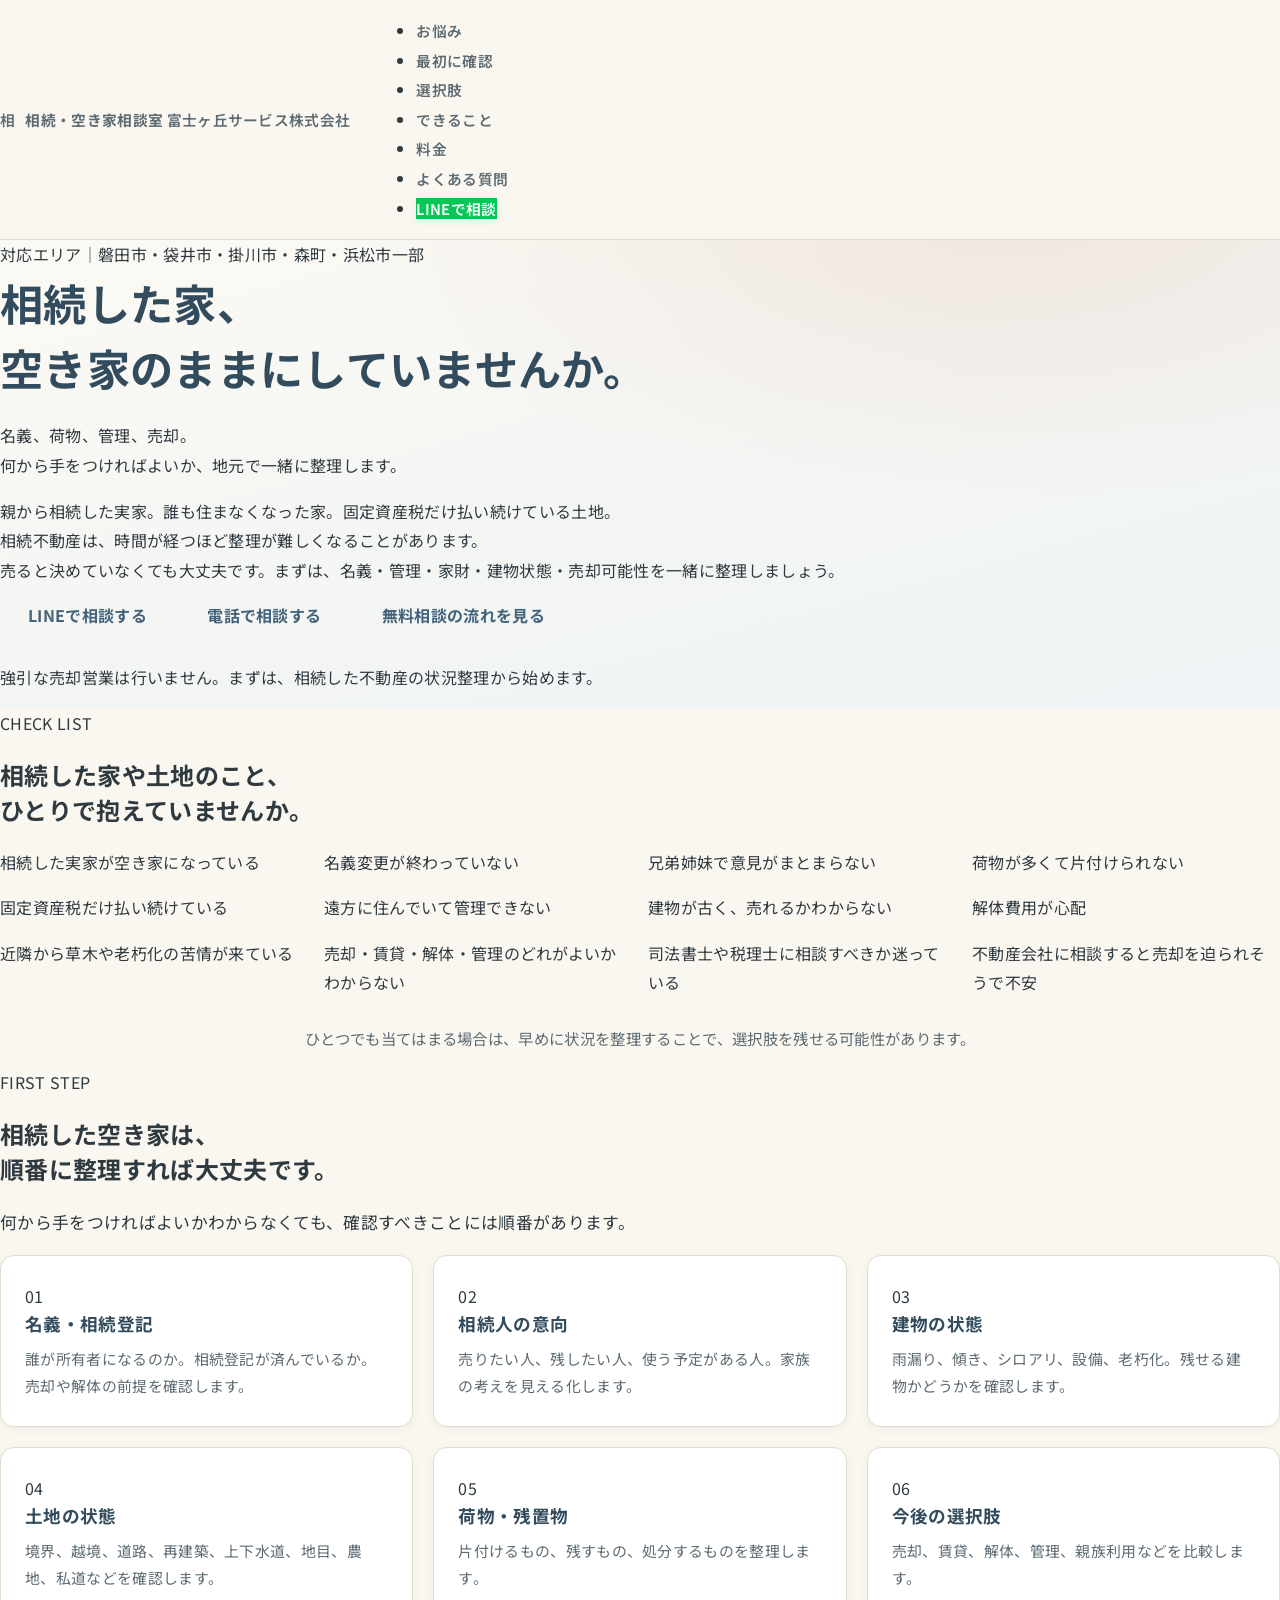
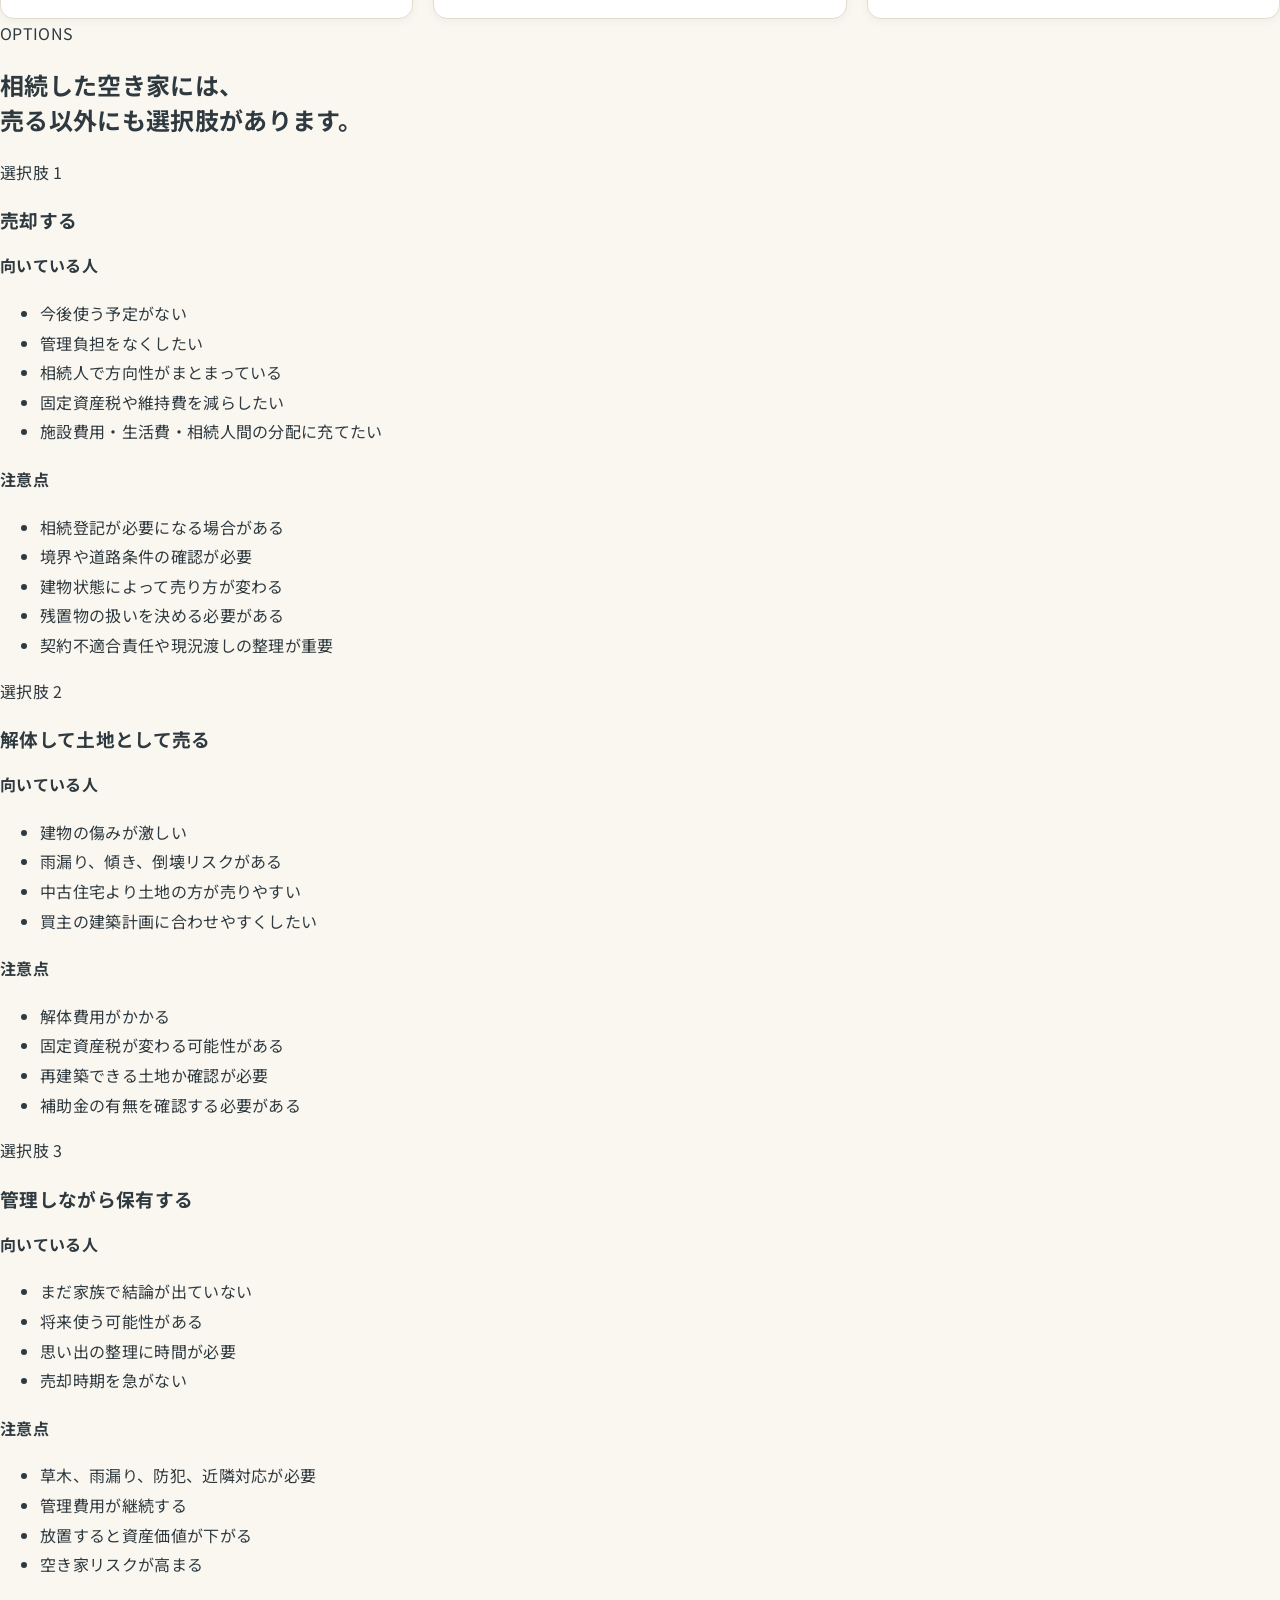
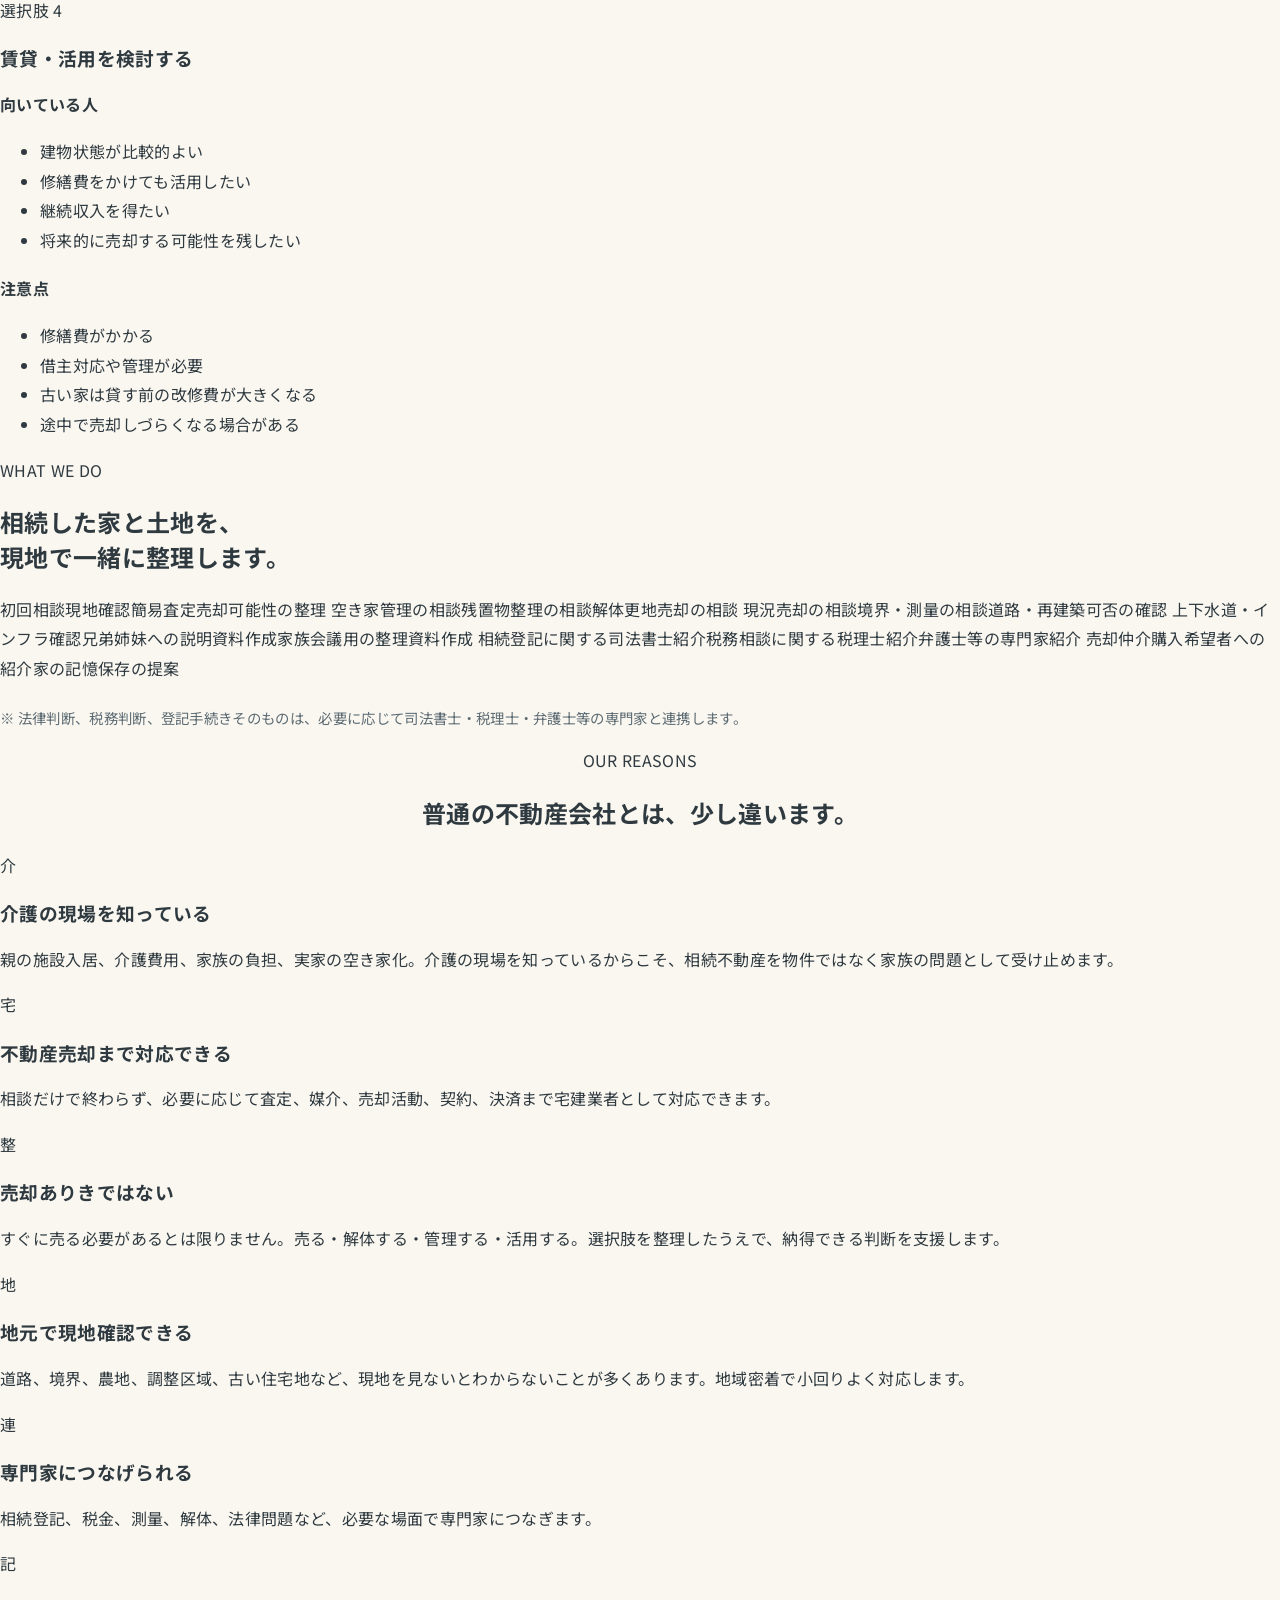
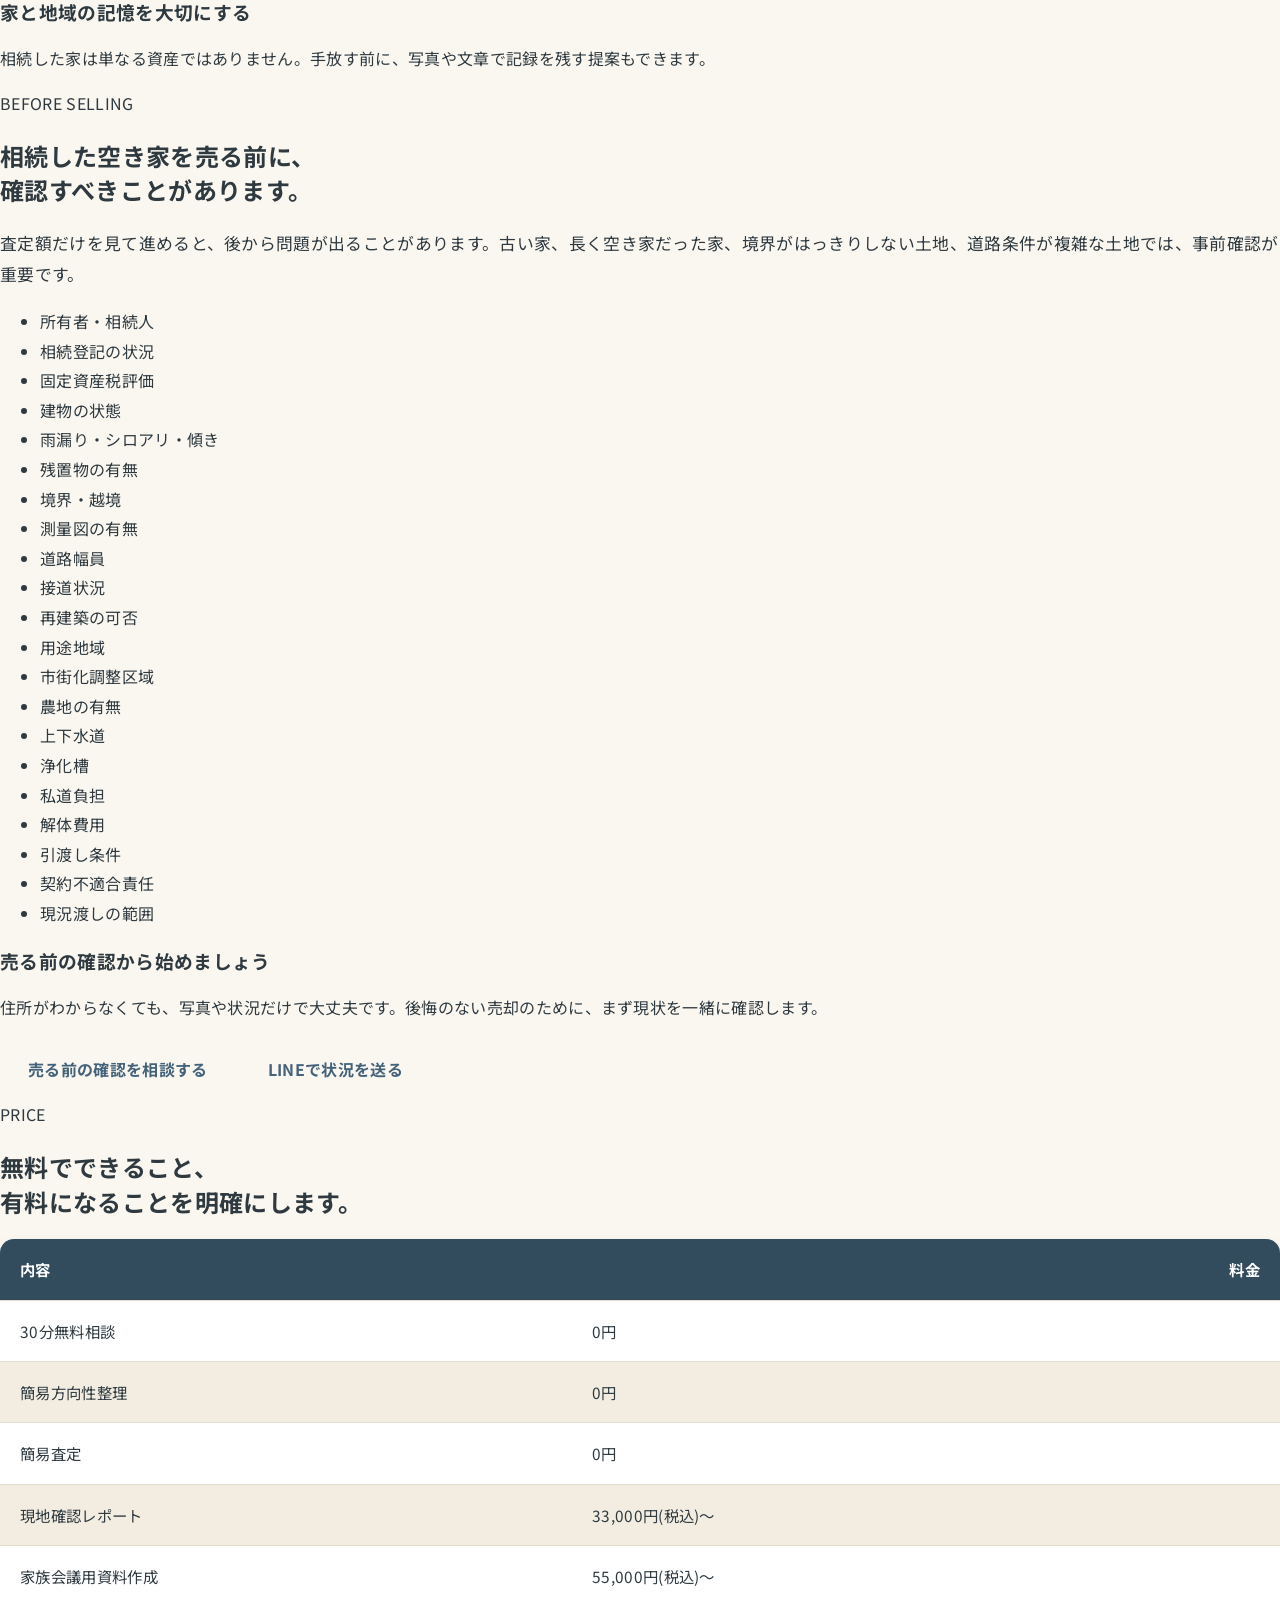
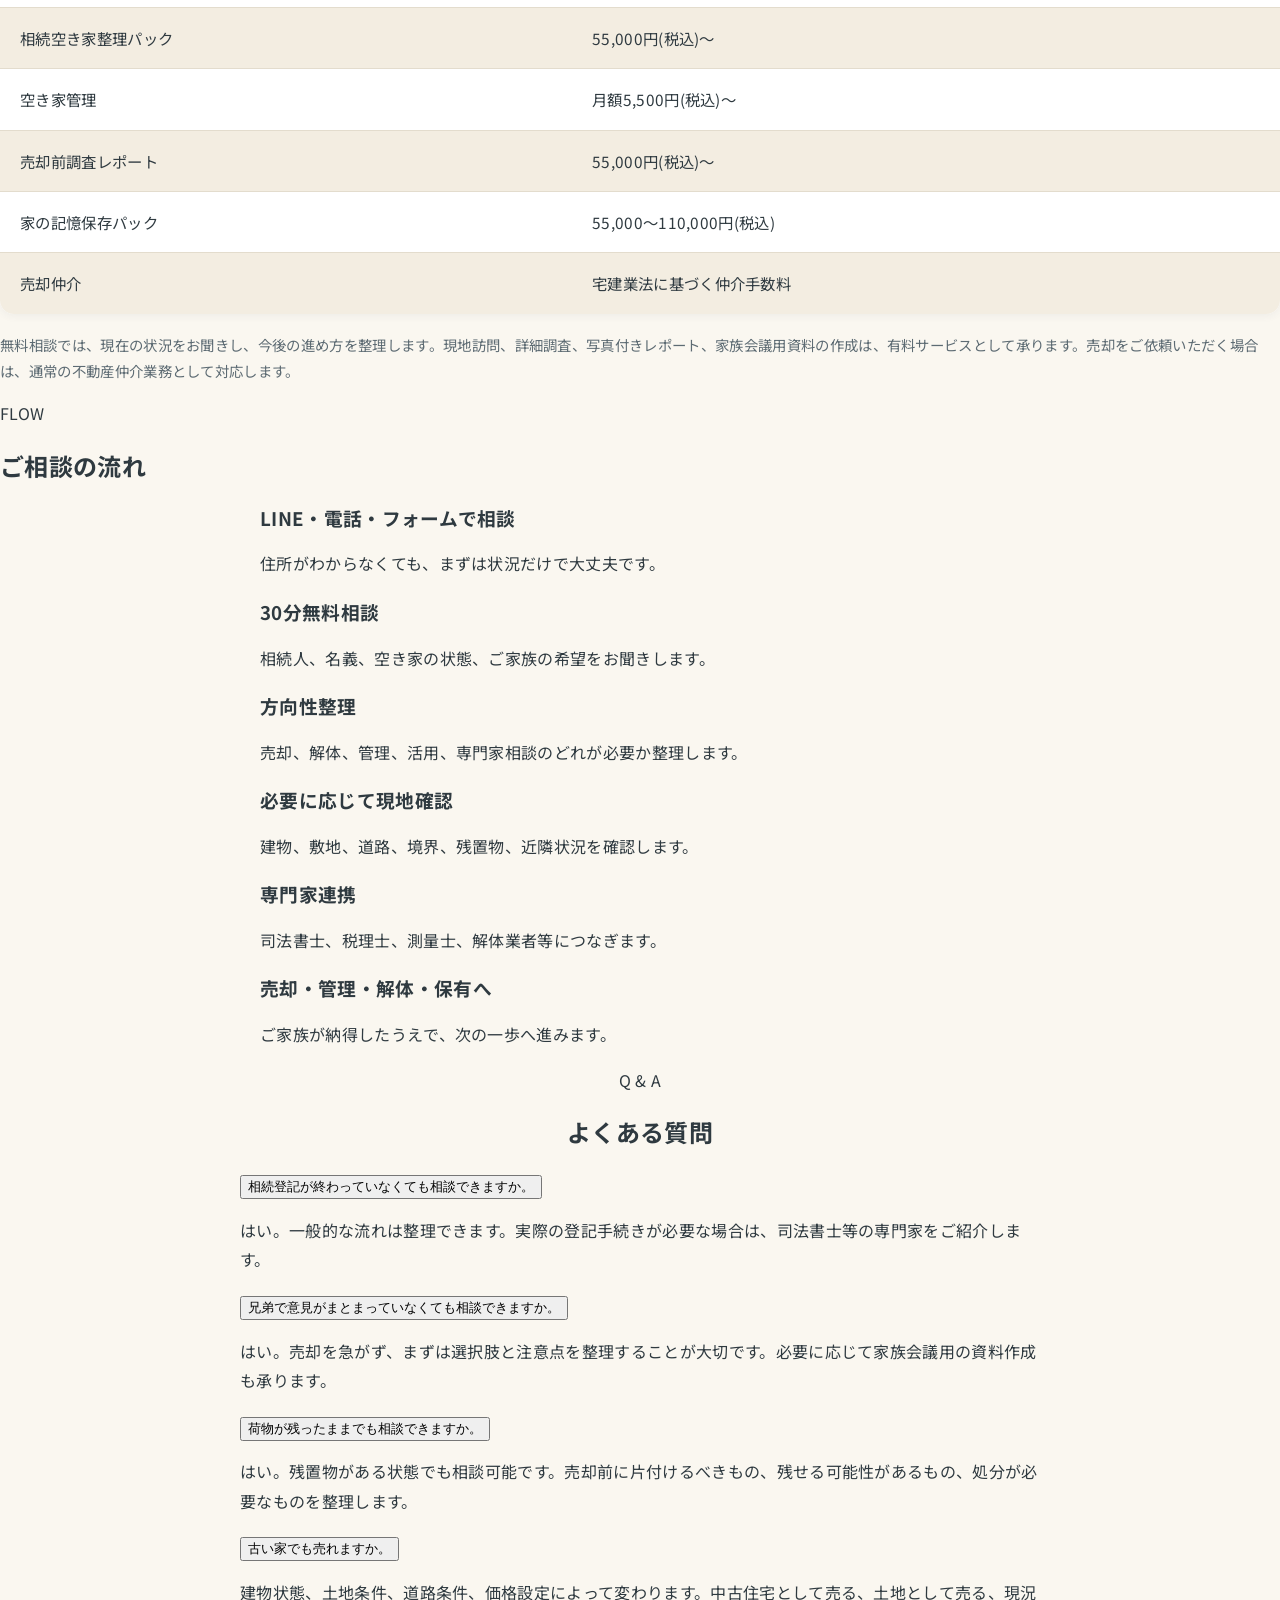
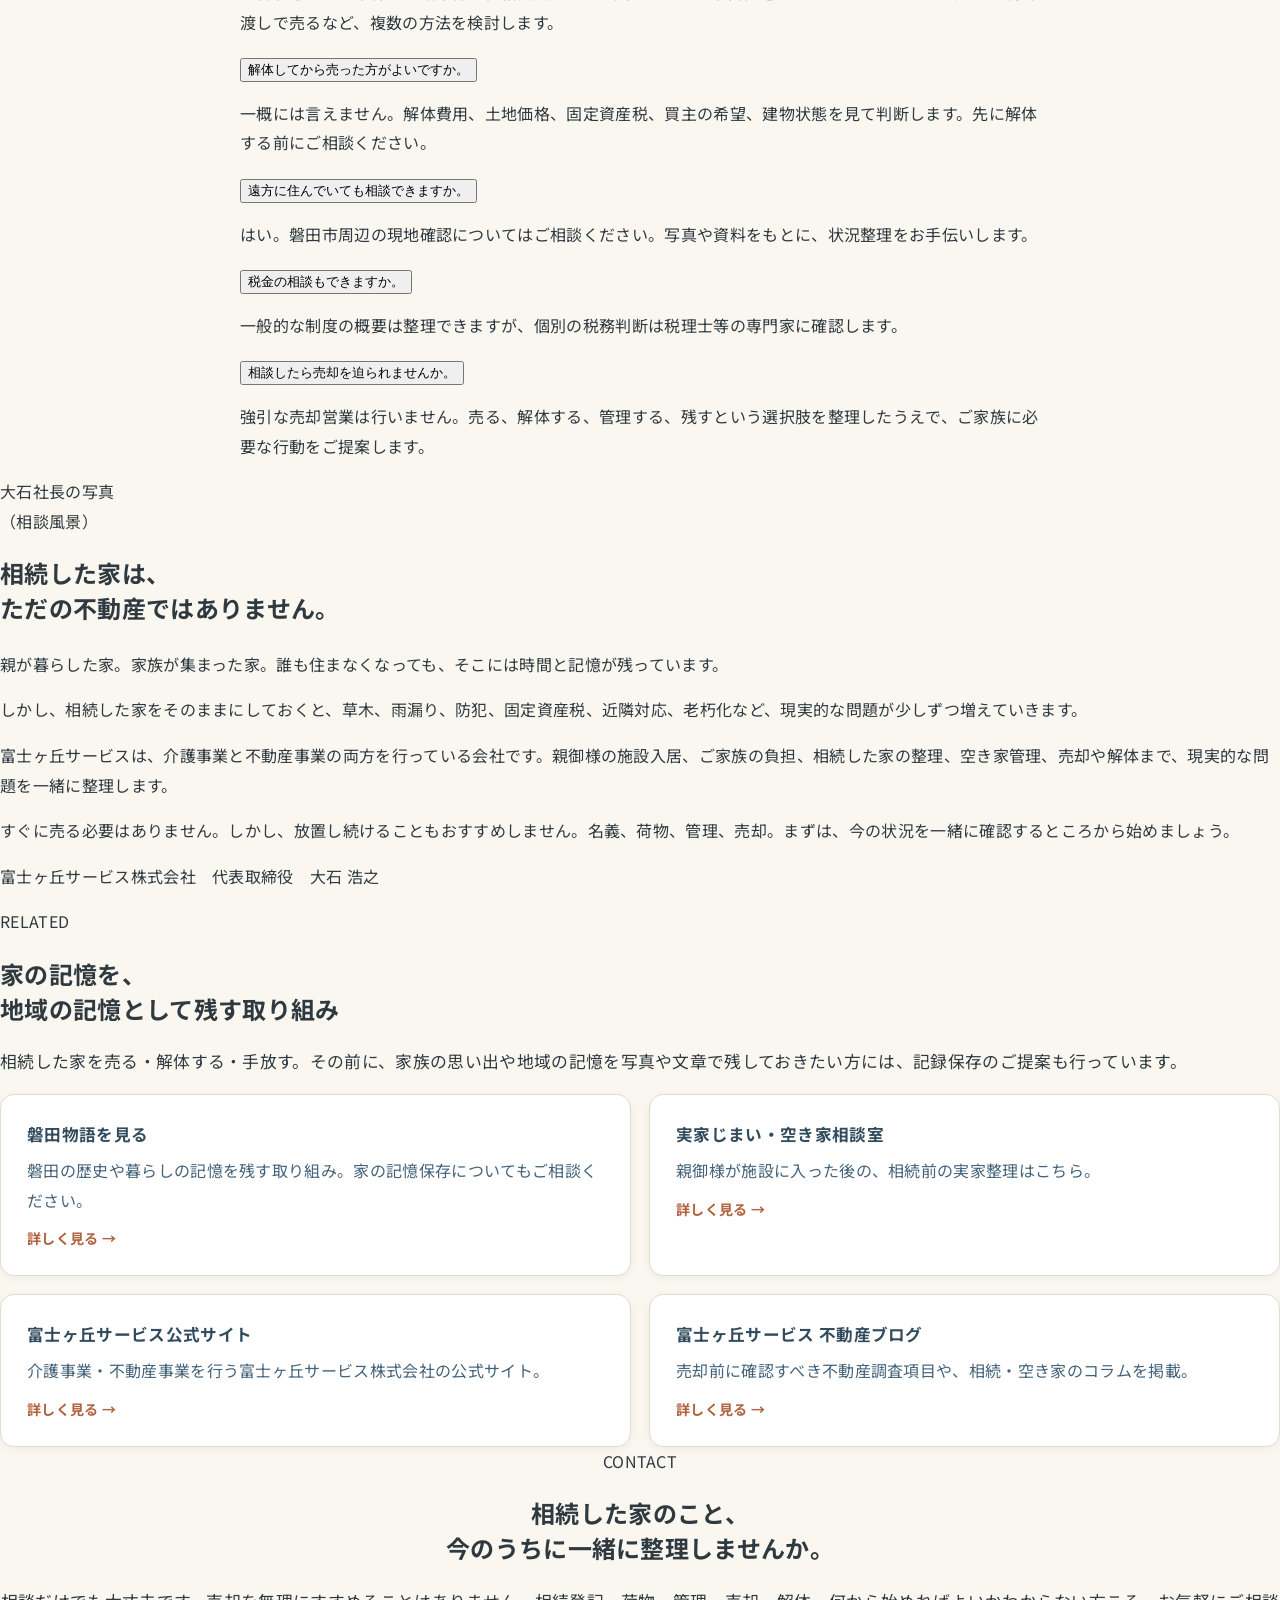
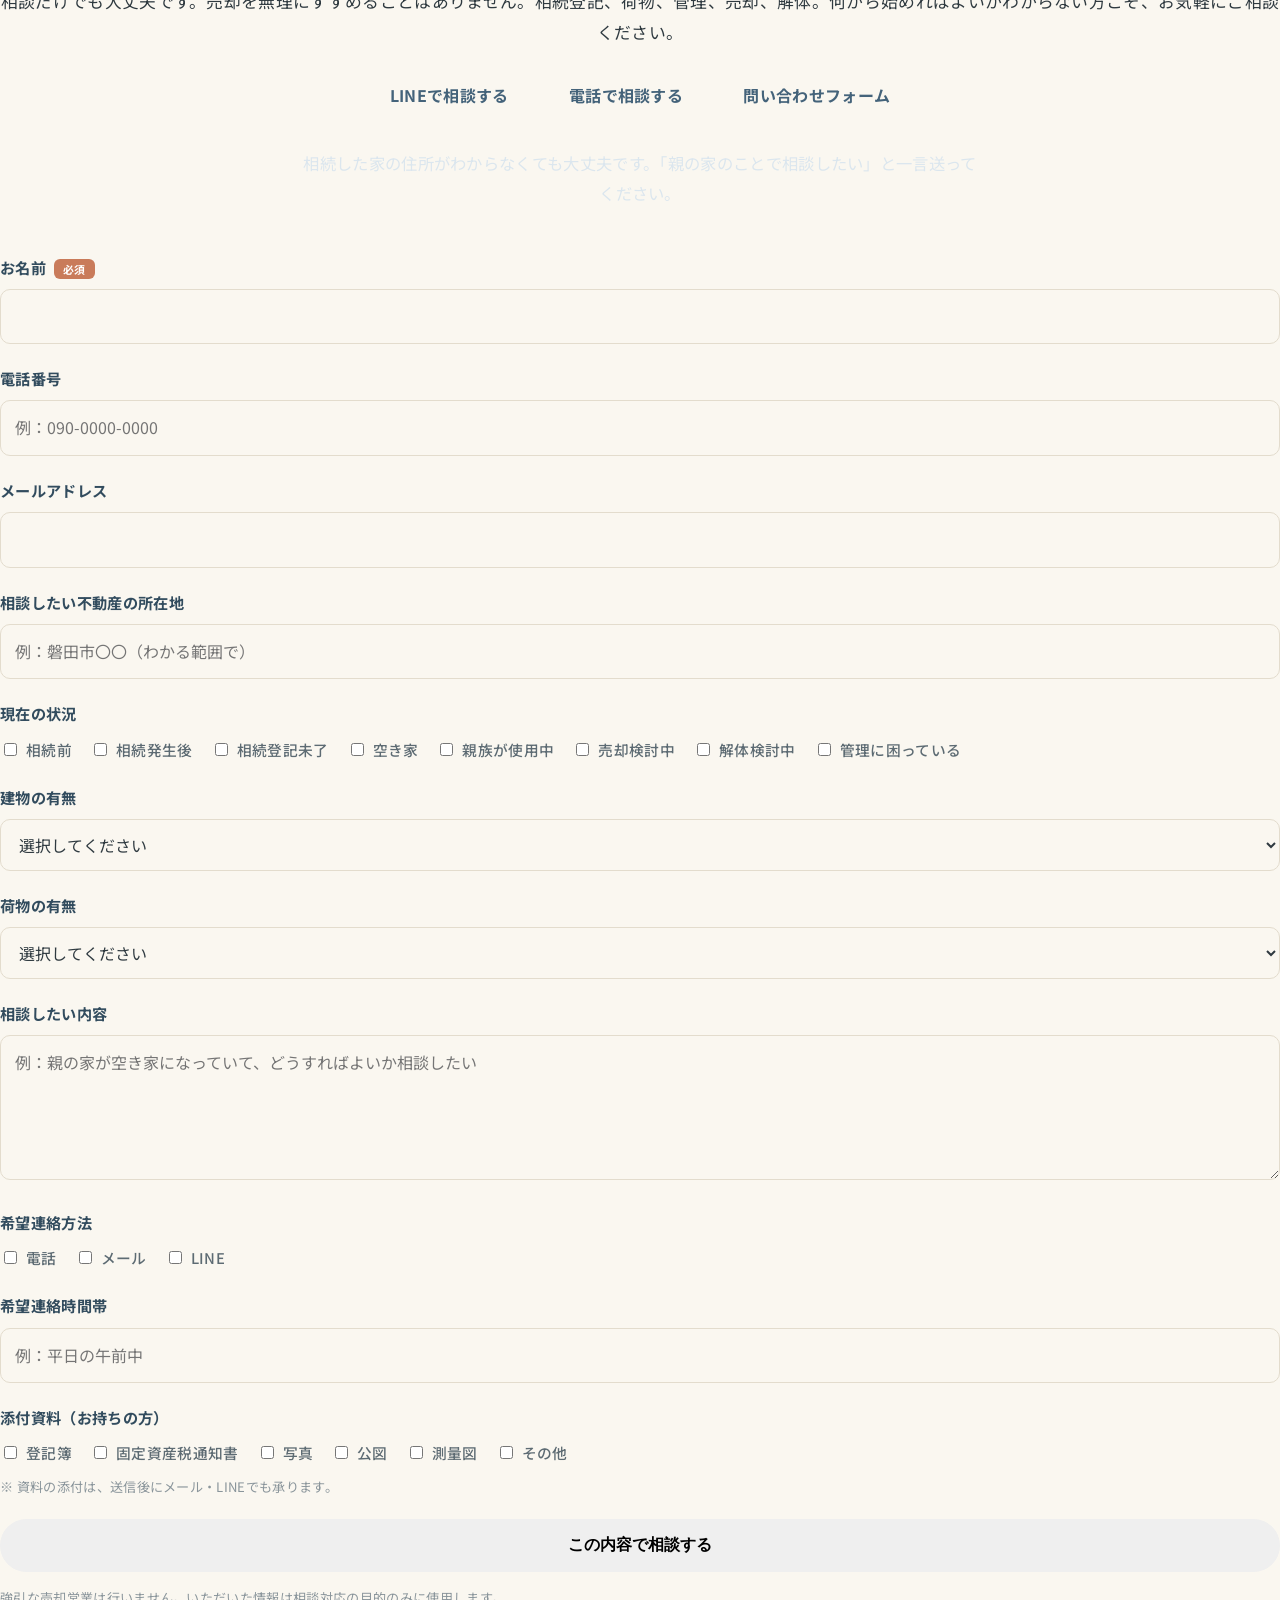
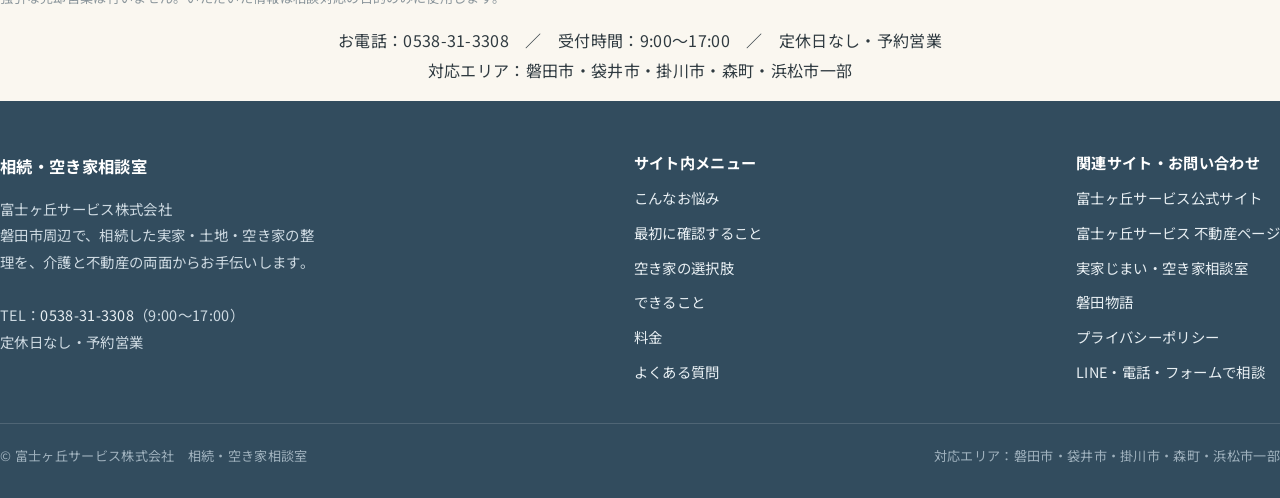
==== index.html @ 2966cd37 "Add files via upload" ====
<!DOCTYPE html>
<html lang="ja">
<head>
<meta charset="UTF-8">
<meta name="viewport" content="width=device-width, initial-scale=1.0">
<link rel="icon" href="favicon.ico" sizes="any">
<link rel="icon" type="image/svg+xml" href="favicon.svg">
<link rel="icon" type="image/png" sizes="32x32" href="icon-32.png">
<link rel="icon" type="image/png" sizes="16x16" href="icon-16.png">
<link rel="apple-touch-icon" href="apple-touch-icon.png">
<meta name="theme-color" content="#3c2c1e">
<title>磐田市の相続・空き家相談｜相続した実家・土地の売却・管理｜富士ヶ丘サービス</title>
<meta name="description" content="磐田市・袋井市・掛川市周辺で相続した実家・土地・空き家にお悩みの方へ。相続登記、名義、管理、残置物、解体、売却まで、介護と不動産の両面から富士ヶ丘サービスが整理をお手伝いします。強引な売却営業は行いません。">
<meta name="keywords" content="磐田市 相続 空き家,磐田市 相続不動産 売却,磐田市 空き家 相続,磐田市 実家 相続 売却,袋井市 相続 空き家,掛川市 相続不動産,相続した家 売却 相談,相続登記 空き家 売却">
<meta property="og:title" content="磐田市の相続・空き家相談｜富士ヶ丘サービス">
<meta property="og:description" content="相続した実家・空き家のままにしていませんか。名義・管理・売却まで、地元で一緒に整理します。強引な売却営業は行いません。">
<meta property="og:type" content="website">
<meta property="og:locale" content="ja_JP">
<meta property="og:url" content="https://iwata-monogatari.github.io/fujigaoka-souzoku-soudan/">
<meta property="og:image" content="https://iwata-monogatari.github.io/fujigaoka-souzoku-soudan/og-image.png">
<meta property="og:image:width" content="1200">
<meta property="og:image:height" content="630">
<meta name="twitter:card" content="summary_large_image">
<meta name="twitter:image" content="https://iwata-monogatari.github.io/fujigaoka-souzoku-soudan/og-image.png">
<link rel="canonical" href="https://iwata-monogatari.github.io/fujigaoka-souzoku-soudan/">
<link rel="preconnect" href="https://fonts.googleapis.com">
<link rel="preconnect" href="https://fonts.gstatic.com" crossorigin>
<link href="https://fonts.googleapis.com/css2?family=Noto+Sans+JP:wght@400;500;700&family=Noto+Serif+JP:wght@500;600;700&display=swap" rel="stylesheet">
<link rel="stylesheet" href="style.css">
<script type="application/ld+json">
{
  "@context": "https://schema.org",
  "@type": "RealEstateAgent",
  "name": "富士ヶ丘サービス株式会社 相続・空き家相談室",
  "url": "https://iwata-monogatari.github.io/fujigaoka-souzoku-soudan/",
  "image": "https://iwata-monogatari.github.io/fujigaoka-souzoku-soudan/og-image.png",
  "telephone": "+81-538-31-3308",
  "priceRange": "0円〜",
  "areaServed": ["磐田市", "袋井市", "掛川市", "森町", "浜松市"],
  "address": {
    "@type": "PostalAddress",
    "addressRegion": "静岡県",
    "addressLocality": "磐田市",
    "addressCountry": "JP"
  },
  "openingHoursSpecification": [{
    "@type": "OpeningHoursSpecification",
    "dayOfWeek": ["Monday", "Tuesday", "Wednesday", "Thursday", "Friday", "Saturday", "Sunday"],
    "opens": "09:00",
    "closes": "17:00"
  }],
  "description": "磐田市周辺で相続した実家・土地・空き家の整理を、介護と不動産の両面からお手伝いします。強引な売却営業は行いません。"
}
</script>
<script type="application/ld+json">
{
  "@context": "https://schema.org",
  "@type": "FAQPage",
  "mainEntity": [
    {"@type":"Question","name":"相続登記が終わっていなくても相談できますか。","acceptedAnswer":{"@type":"Answer","text":"はい。一般的な流れは整理できます。実際の登記手続きが必要な場合は、司法書士等の専門家をご紹介します。"}},
    {"@type":"Question","name":"兄弟で意見がまとまっていなくても相談できますか。","acceptedAnswer":{"@type":"Answer","text":"はい。売却を急がず、まずは選択肢と注意点を整理することが大切です。必要に応じて家族会議用の資料作成も承ります。"}},
    {"@type":"Question","name":"荷物が残ったままでも相談できますか。","acceptedAnswer":{"@type":"Answer","text":"はい。残置物がある状態でも相談可能です。売却前に片付けるべきもの、残せる可能性があるもの、処分が必要なものを整理します。"}},
    {"@type":"Question","name":"古い家でも売れますか。","acceptedAnswer":{"@type":"Answer","text":"建物状態、土地条件、道路条件、価格設定によって変わります。中古住宅として売る、土地として売る、現況渡しで売るなど、複数の方法を検討します。"}},
    {"@type":"Question","name":"解体してから売った方がよいですか。","acceptedAnswer":{"@type":"Answer","text":"一概には言えません。解体費用、土地価格、固定資産税、買主の希望、建物状態を見て判断します。先に解体する前にご相談ください。"}},
    {"@type":"Question","name":"遠方に住んでいても相談できますか。","acceptedAnswer":{"@type":"Answer","text":"はい。磐田市周辺の現地確認についてはご相談ください。写真や資料をもとに、状況整理をお手伝いします。"}},
    {"@type":"Question","name":"税金の相談もできますか。","acceptedAnswer":{"@type":"Answer","text":"一般的な制度の概要は整理できますが、個別の税務判断は税理士等の専門家に確認します。"}},
    {"@type":"Question","name":"相談したら売却を迫られませんか。","acceptedAnswer":{"@type":"Answer","text":"強引な売却営業は行いません。売る、解体する、管理する、残すという選択肢を整理したうえで、ご家族に必要な行動をご提案します。"}}
  ]
}
</script>
</head>
<body>

<!-- ===== ヘッダー ===== -->
<header class="site-header">
  <div class="wrap nav">
    <a class="brand" href="#top">
      <span class="brand__mark">相</span>
      <span class="brand__txt">
        <b>相続・空き家相談室</b>
        <span>富士ヶ丘サービス株式会社</span>
      </span>
    </a>
    <button class="nav-toggle" id="navToggle" aria-label="メニューを開く">
      <span></span><span></span><span></span>
    </button>
    <ul class="menu" id="menu">
      <li><a href="#worry">お悩み</a></li>
      <li><a href="#first">最初に確認</a></li>
      <li><a href="#options">選択肢</a></li>
      <li><a href="#service">できること</a></li>
      <li><a href="#price">料金</a></li>
      <li><a href="#faq">よくある質問</a></li>
      <li><a class="btn-line" href="https://line.me/R/ti/p/%40531nwfsc" target="_blank" rel="noopener">LINEで相談</a></li>
    </ul>
  </div>
</header>

<!-- ===== セクション1：ファーストビュー ===== -->
<section class="hero" id="top">
  <div class="wrap hero__inner">
    <span class="hero__area">対応エリア｜磐田市・袋井市・掛川市・森町・浜松市一部</span>
    <h1>相続した家、<br>空き家のままに<span class="accent">していませんか。</span></h1>
    <p class="hero__copy">名義、荷物、管理、売却。<br>何から手をつければよいか、地元で一緒に整理します。</p>
    <div class="hero__body">
      親から相続した実家。誰も住まなくなった家。固定資産税だけ払い続けている土地。<br>
      相続不動産は、時間が経つほど整理が難しくなることがあります。<br>
      売ると決めていなくても大丈夫です。まずは、名義・管理・家財・建物状態・売却可能性を一緒に整理しましょう。
    </div>
    <div class="cta-row">
      <a class="btn btn--line" href="https://line.me/R/ti/p/%40531nwfsc" target="_blank" rel="noopener">LINEで相談する</a>
      <a class="btn btn--tel" href="tel:0538-31-3308">電話で相談する</a>
      <a class="btn btn--ghost" href="#flow">無料相談の流れを見る</a>
    </div>
    <p class="hero__assure">強引な売却営業は行いません。まずは、相続した不動産の状況整理から始めます。</p>
  </div>
</section>

<!-- ===== セクション2：お悩み ===== -->
<section class="sec sec--paper" id="worry">
  <div class="wrap">
    <div class="sec-head">
      <span class="eyebrow">CHECK LIST</span>
      <h2 class="h">相続した家や土地のこと、<br>ひとりで抱えていませんか。</h2>
    </div>
    <div class="worry-grid">
      <div class="worry">相続した実家が空き家になっている</div>
      <div class="worry">名義変更が終わっていない</div>
      <div class="worry">兄弟姉妹で意見がまとまらない</div>
      <div class="worry">荷物が多くて片付けられない</div>
      <div class="worry">固定資産税だけ払い続けている</div>
      <div class="worry">遠方に住んでいて管理できない</div>
      <div class="worry">建物が古く、売れるかわからない</div>
      <div class="worry">解体費用が心配</div>
      <div class="worry">近隣から草木や老朽化の苦情が来ている</div>
      <div class="worry">売却・賃貸・解体・管理のどれがよいかわからない</div>
      <div class="worry">司法書士や税理士に相談すべきか迷っている</div>
      <div class="worry">不動産会社に相談すると売却を迫られそうで不安</div>
    </div>
    <p class="worry-note">ひとつでも当てはまる場合は、早めに状況を整理することで、選択肢を残せる可能性があります。</p>
  </div>
</section>

<!-- ===== セクション3：最初に確認すべきこと ===== -->
<section class="sec sec--nari" id="first">
  <div class="wrap">
    <div class="sec-head">
      <span class="eyebrow">FIRST STEP</span>
      <h2 class="h">相続した空き家は、<br>順番に整理すれば大丈夫です。</h2>
      <p class="lead">何から手をつければよいかわからなくても、確認すべきことには順番があります。</p>
    </div>
    <div class="step-grid">
      <div class="step"><div class="step__no">01</div><h3>名義・相続登記</h3><p>誰が所有者になるのか。相続登記が済んでいるか。売却や解体の前提を確認します。</p></div>
      <div class="step"><div class="step__no">02</div><h3>相続人の意向</h3><p>売りたい人、残したい人、使う予定がある人。家族の考えを見える化します。</p></div>
      <div class="step"><div class="step__no">03</div><h3>建物の状態</h3><p>雨漏り、傾き、シロアリ、設備、老朽化。残せる建物かどうかを確認します。</p></div>
      <div class="step"><div class="step__no">04</div><h3>土地の状態</h3><p>境界、越境、道路、再建築、上下水道、地目、農地、私道などを確認します。</p></div>
      <div class="step"><div class="step__no">05</div><h3>荷物・残置物</h3><p>片付けるもの、残すもの、処分するものを整理します。</p></div>
      <div class="step"><div class="step__no">06</div><h3>今後の選択肢</h3><p>売却、賃貸、解体、管理、親族利用などを比較します。</p></div>
    </div>
  </div>
</section>

<!-- ===== セクション4：選択肢 ===== -->
<section class="sec sec--paper" id="options">
  <div class="wrap">
    <div class="sec-head">
      <span class="eyebrow">OPTIONS</span>
      <h2 class="h">相続した空き家には、<br>売る以外にも選択肢があります。</h2>
    </div>
    <div class="opt-grid">
      <div class="opt">
        <span class="opt__tag">選択肢 1</span>
        <h3>売却する</h3>
        <h4>向いている人</h4>
        <ul>
          <li>今後使う予定がない</li>
          <li>管理負担をなくしたい</li>
          <li>相続人で方向性がまとまっている</li>
          <li>固定資産税や維持費を減らしたい</li>
          <li>施設費用・生活費・相続人間の分配に充てたい</li>
        </ul>
        <h4>注意点</h4>
        <ul>
          <li>相続登記が必要になる場合がある</li>
          <li>境界や道路条件の確認が必要</li>
          <li>建物状態によって売り方が変わる</li>
          <li>残置物の扱いを決める必要がある</li>
          <li>契約不適合責任や現況渡しの整理が重要</li>
        </ul>
      </div>
      <div class="opt">
        <span class="opt__tag">選択肢 2</span>
        <h3>解体して土地として売る</h3>
        <h4>向いている人</h4>
        <ul>
          <li>建物の傷みが激しい</li>
          <li>雨漏り、傾き、倒壊リスクがある</li>
          <li>中古住宅より土地の方が売りやすい</li>
          <li>買主の建築計画に合わせやすくしたい</li>
        </ul>
        <h4>注意点</h4>
        <ul>
          <li>解体費用がかかる</li>
          <li>固定資産税が変わる可能性がある</li>
          <li>再建築できる土地か確認が必要</li>
          <li>補助金の有無を確認する必要がある</li>
        </ul>
      </div>
      <div class="opt">
        <span class="opt__tag">選択肢 3</span>
        <h3>管理しながら保有する</h3>
        <h4>向いている人</h4>
        <ul>
          <li>まだ家族で結論が出ていない</li>
          <li>将来使う可能性がある</li>
          <li>思い出の整理に時間が必要</li>
          <li>売却時期を急がない</li>
        </ul>
        <h4>注意点</h4>
        <ul>
          <li>草木、雨漏り、防犯、近隣対応が必要</li>
          <li>管理費用が継続する</li>
          <li>放置すると資産価値が下がる</li>
          <li>空き家リスクが高まる</li>
        </ul>
      </div>
      <div class="opt">
        <span class="opt__tag">選択肢 4</span>
        <h3>賃貸・活用を検討する</h3>
        <h4>向いている人</h4>
        <ul>
          <li>建物状態が比較的よい</li>
          <li>修繕費をかけても活用したい</li>
          <li>継続収入を得たい</li>
          <li>将来的に売却する可能性を残したい</li>
        </ul>
        <h4>注意点</h4>
        <ul>
          <li>修繕費がかかる</li>
          <li>借主対応や管理が必要</li>
          <li>古い家は貸す前の改修費が大きくなる</li>
          <li>途中で売却しづらくなる場合がある</li>
        </ul>
      </div>
    </div>
  </div>
</section>

<!-- ===== セクション5：できること ===== -->
<section class="sec sec--sumi" id="service">
  <div class="wrap">
    <div class="sec-head">
      <span class="eyebrow">WHAT WE DO</span>
      <h2 class="h">相続した家と土地を、<br>現地で一緒に整理します。</h2>
    </div>
    <div class="do-tags">
      <span>初回相談</span><span>現地確認</span><span>簡易査定</span><span>売却可能性の整理</span>
      <span>空き家管理の相談</span><span>残置物整理の相談</span><span>解体更地売却の相談</span>
      <span>現況売却の相談</span><span>境界・測量の相談</span><span>道路・再建築可否の確認</span>
      <span>上下水道・インフラ確認</span><span>兄弟姉妹への説明資料作成</span><span>家族会議用の整理資料作成</span>
      <span>相続登記に関する司法書士紹介</span><span>税務相談に関する税理士紹介</span><span>弁護士等の専門家紹介</span>
      <span>売却仲介</span><span>購入希望者への紹介</span><span>家の記憶保存の提案</span>
    </div>
    <p class="do-note">※ 法律判断、税務判断、登記手続きそのものは、必要に応じて司法書士・税理士・弁護士等の専門家と連携します。</p>
  </div>
</section>

<!-- ===== セクション6：選ばれる理由 ===== -->
<section class="sec sec--paper" id="reason">
  <div class="wrap">
    <div class="sec-head center">
      <span class="eyebrow">OUR REASONS</span>
      <h2 class="h">普通の不動産会社とは、少し違います。</h2>
    </div>
    <div class="reason-grid">
      <div class="reason"><div class="reason__ic">介</div><h3>介護の現場を知っている</h3><p>親の施設入居、介護費用、家族の負担、実家の空き家化。介護の現場を知っているからこそ、相続不動産を物件ではなく家族の問題として受け止めます。</p></div>
      <div class="reason"><div class="reason__ic">宅</div><h3>不動産売却まで対応できる</h3><p>相談だけで終わらず、必要に応じて査定、媒介、売却活動、契約、決済まで宅建業者として対応できます。</p></div>
      <div class="reason"><div class="reason__ic">整</div><h3>売却ありきではない</h3><p>すぐに売る必要があるとは限りません。売る・解体する・管理する・活用する。選択肢を整理したうえで、納得できる判断を支援します。</p></div>
      <div class="reason"><div class="reason__ic">地</div><h3>地元で現地確認できる</h3><p>道路、境界、農地、調整区域、古い住宅地など、現地を見ないとわからないことが多くあります。地域密着で小回りよく対応します。</p></div>
      <div class="reason"><div class="reason__ic">連</div><h3>専門家につなげられる</h3><p>相続登記、税金、測量、解体、法律問題など、必要な場面で専門家につなぎます。</p></div>
      <div class="reason"><div class="reason__ic">記</div><h3>家と地域の記憶を大切にする</h3><p>相続した家は単なる資産ではありません。手放す前に、写真や文章で記録を残す提案もできます。</p></div>
    </div>
  </div>
</section>

<!-- ===== セクション7：売却前チェック ===== -->
<section class="sec sec--sumi" id="precheck">
  <div class="wrap">
    <div class="sec-head">
      <span class="eyebrow">BEFORE SELLING</span>
      <h2 class="h">相続した空き家を売る前に、<br>確認すべきことがあります。</h2>
      <p class="lead">査定額だけを見て進めると、後から問題が出ることがあります。古い家、長く空き家だった家、境界がはっきりしない土地、道路条件が複雑な土地では、事前確認が重要です。</p>
    </div>
    <div class="check-cols">
      <ul class="check-list">
        <li>所有者・相続人</li><li>相続登記の状況</li><li>固定資産税評価</li><li>建物の状態</li>
        <li>雨漏り・シロアリ・傾き</li><li>残置物の有無</li><li>境界・越境</li><li>測量図の有無</li>
        <li>道路幅員</li><li>接道状況</li><li>再建築の可否</li><li>用途地域</li>
        <li>市街化調整区域</li><li>農地の有無</li><li>上下水道</li><li>浄化槽</li>
        <li>私道負担</li><li>解体費用</li><li>引渡し条件</li><li>契約不適合責任</li><li>現況渡しの範囲</li>
      </ul>
      <div class="check-box">
        <h3>売る前の確認から始めましょう</h3>
        <p>住所がわからなくても、写真や状況だけで大丈夫です。後悔のない売却のために、まず現状を一緒に確認します。</p>
        <div class="cta-row" style="margin-top:0">
          <a class="btn btn--gold" href="#contact">売る前の確認を相談する</a>
          <a class="btn btn--ghost" href="https://line.me/R/ti/p/%40531nwfsc" target="_blank" rel="noopener">LINEで状況を送る</a>
        </div>
      </div>
    </div>
  </div>
</section>

<!-- ===== セクション8：料金 ===== -->
<section class="sec sec--nari" id="price">
  <div class="wrap">
    <div class="sec-head">
      <span class="eyebrow">PRICE</span>
      <h2 class="h">無料でできること、<br>有料になることを明確にします。</h2>
    </div>
    <table class="price-table">
      <thead><tr><th>内容</th><th>料金</th></tr></thead>
      <tbody>
        <tr class="free"><td>30分無料相談</td><td>0円</td></tr>
        <tr class="free"><td>簡易方向性整理</td><td>0円</td></tr>
        <tr class="free"><td>簡易査定</td><td>0円</td></tr>
        <tr><td>現地確認レポート</td><td>33,000円(税込)〜</td></tr>
        <tr><td>家族会議用資料作成</td><td>55,000円(税込)〜</td></tr>
        <tr><td>相続空き家整理パック</td><td>55,000円(税込)〜</td></tr>
        <tr><td>空き家管理</td><td>月額5,500円(税込)〜</td></tr>
        <tr><td>売却前調査レポート</td><td>55,000円(税込)〜</td></tr>
        <tr><td>家の記憶保存パック</td><td>55,000〜110,000円(税込)</td></tr>
        <tr><td>売却仲介</td><td>宅建業法に基づく仲介手数料</td></tr>
      </tbody>
    </table>
    <p class="price-note">無料相談では、現在の状況をお聞きし、今後の進め方を整理します。現地訪問、詳細調査、写真付きレポート、家族会議用資料の作成は、有料サービスとして承ります。売却をご依頼いただく場合は、通常の不動産仲介業務として対応します。</p>
  </div>
</section>

<!-- ===== セクション9：相談の流れ ===== -->
<section class="sec sec--paper" id="flow">
  <div class="wrap">
    <div class="sec-head">
      <span class="eyebrow">FLOW</span>
      <h2 class="h">ご相談の流れ</h2>
    </div>
    <div class="flow">
      <div class="flow__item"><h3>LINE・電話・フォームで相談</h3><p>住所がわからなくても、まずは状況だけで大丈夫です。</p></div>
      <div class="flow__item"><h3>30分無料相談</h3><p>相続人、名義、空き家の状態、ご家族の希望をお聞きします。</p></div>
      <div class="flow__item"><h3>方向性整理</h3><p>売却、解体、管理、活用、専門家相談のどれが必要か整理します。</p></div>
      <div class="flow__item"><h3>必要に応じて現地確認</h3><p>建物、敷地、道路、境界、残置物、近隣状況を確認します。</p></div>
      <div class="flow__item"><h3>専門家連携</h3><p>司法書士、税理士、測量士、解体業者等につなぎます。</p></div>
      <div class="flow__item"><h3>売却・管理・解体・保有へ</h3><p>ご家族が納得したうえで、次の一歩へ進みます。</p></div>
    </div>
  </div>
</section>

<!-- ===== セクション10：FAQ ===== -->
<section class="sec sec--nari" id="faq">
  <div class="wrap">
    <div class="sec-head center">
      <span class="eyebrow">Q &amp; A</span>
      <h2 class="h">よくある質問</h2>
    </div>
    <div class="faq">
      <div class="faq__item"><button class="faq__q">相続登記が終わっていなくても相談できますか。</button><div class="faq__a"><p>はい。一般的な流れは整理できます。実際の登記手続きが必要な場合は、司法書士等の専門家をご紹介します。</p></div></div>
      <div class="faq__item"><button class="faq__q">兄弟で意見がまとまっていなくても相談できますか。</button><div class="faq__a"><p>はい。売却を急がず、まずは選択肢と注意点を整理することが大切です。必要に応じて家族会議用の資料作成も承ります。</p></div></div>
      <div class="faq__item"><button class="faq__q">荷物が残ったままでも相談できますか。</button><div class="faq__a"><p>はい。残置物がある状態でも相談可能です。売却前に片付けるべきもの、残せる可能性があるもの、処分が必要なものを整理します。</p></div></div>
      <div class="faq__item"><button class="faq__q">古い家でも売れますか。</button><div class="faq__a"><p>建物状態、土地条件、道路条件、価格設定によって変わります。中古住宅として売る、土地として売る、現況渡しで売るなど、複数の方法を検討します。</p></div></div>
      <div class="faq__item"><button class="faq__q">解体してから売った方がよいですか。</button><div class="faq__a"><p>一概には言えません。解体費用、土地価格、固定資産税、買主の希望、建物状態を見て判断します。先に解体する前にご相談ください。</p></div></div>
      <div class="faq__item"><button class="faq__q">遠方に住んでいても相談できますか。</button><div class="faq__a"><p>はい。磐田市周辺の現地確認についてはご相談ください。写真や資料をもとに、状況整理をお手伝いします。</p></div></div>
      <div class="faq__item"><button class="faq__q">税金の相談もできますか。</button><div class="faq__a"><p>一般的な制度の概要は整理できますが、個別の税務判断は税理士等の専門家に確認します。</p></div></div>
      <div class="faq__item"><button class="faq__q">相談したら売却を迫られませんか。</button><div class="faq__a"><p>強引な売却営業は行いません。売る、解体する、管理する、残すという選択肢を整理したうえで、ご家族に必要な行動をご提案します。</p></div></div>
    </div>
  </div>
</section>

<!-- ===== セクション11：代表メッセージ ===== -->
<section class="sec sec--sumi" id="message">
  <div class="wrap">
    <div class="message">
      <div class="message__photo">大石社長の写真<br>（相談風景）</div>
      <div class="message__body">
        <h2 class="h" style="margin-bottom:24px">相続した家は、<br>ただの不動産ではありません。</h2>
        <p>親が暮らした家。家族が集まった家。誰も住まなくなっても、そこには時間と記憶が残っています。</p>
        <p>しかし、相続した家をそのままにしておくと、草木、雨漏り、防犯、固定資産税、近隣対応、老朽化など、現実的な問題が少しずつ増えていきます。</p>
        <p>富士ヶ丘サービスは、介護事業と不動産事業の両方を行っている会社です。親御様の施設入居、ご家族の負担、相続した家の整理、空き家管理、売却や解体まで、現実的な問題を一緒に整理します。</p>
        <p>すぐに売る必要はありません。しかし、放置し続けることもおすすめしません。名義、荷物、管理、売却。まずは、今の状況を一緒に確認するところから始めましょう。</p>
        <p class="message__sign">富士ヶ丘サービス株式会社　代表取締役　大石 浩之</p>
      </div>
    </div>
  </div>
</section>

<!-- ===== セクション12：磐田物語との接続 / 内部リンク ===== -->
<section class="sec sec--paper" id="links">
  <div class="wrap">
    <div class="sec-head">
      <span class="eyebrow">RELATED</span>
      <h2 class="h">家の記憶を、<br>地域の記憶として残す取り組み</h2>
      <p class="lead">相続した家を売る・解体する・手放す。その前に、家族の思い出や地域の記憶を写真や文章で残しておきたい方には、記録保存のご提案も行っています。</p>
    </div>
    <div class="link-cards">
      <a class="link-card" href="https://iwata-monogatari.github.io/" target="_blank" rel="noopener"><b>磐田物語を見る</b><span>磐田の歴史や暮らしの記憶を残す取り組み。家の記憶保存についてもご相談ください。</span><span class="arrow">詳しく見る →</span></a>
      <a class="link-card" href="https://iwata-monogatari.github.io/fujigaoka-jikka-soudan/" target="_blank" rel="noopener"><b>実家じまい・空き家相談室</b><span>親御様が施設に入った後の、相続前の実家整理はこちら。</span><span class="arrow">詳しく見る →</span></a>
      <a class="link-card" href="https://www.fujigaoka-service.co.jp/" target="_blank" rel="noopener"><b>富士ヶ丘サービス公式サイト</b><span>介護事業・不動産事業を行う富士ヶ丘サービス株式会社の公式サイト。</span><span class="arrow">詳しく見る →</span></a>
      <a class="link-card" href="https://www.fujigaoka-service.co.jp/blog/" target="_blank" rel="noopener"><b>富士ヶ丘サービス 不動産ブログ</b><span>売却前に確認すべき不動産調査項目や、相続・空き家のコラムを掲載。</span><span class="arrow">詳しく見る →</span></a>
    </div>
  </div>
</section>

<!-- ===== セクション13：最終CTA / 問い合わせ ===== -->
<section class="sec sec--sumi" id="contact">
  <div class="wrap">
    <div class="sec-head center">
      <span class="eyebrow">CONTACT</span>
      <h2 class="h">相続した家のこと、<br>今のうちに一緒に整理しませんか。</h2>
      <p class="lead">相談だけでも大丈夫です。売却を無理にすすめることはありません。相続登記、荷物、管理、売却、解体。何から始めればよいかわからない方こそ、お気軽にご相談ください。</p>
    </div>

    <div class="final-cta" style="margin-bottom:44px">
      <div class="cta-row" style="justify-content:center">
        <a class="btn btn--line" href="https://line.me/R/ti/p/%40531nwfsc" target="_blank" rel="noopener">LINEで相談する</a>
        <a class="btn btn--tel" href="tel:0538-31-3308">電話で相談する</a>
        <a class="btn btn--ghost" href="#form">問い合わせフォーム</a>
      </div>
      <p class="lead" style="margin-top:22px;max-width:680px;margin-inline:auto">
        相続した家の住所がわからなくても大丈夫です。「親の家のことで相談したい」と一言送ってください。
      </p>
    </div>

    <!-- フォーム -->
    <form class="form-wrap" id="form" onsubmit="return handleSubmit(event)">
      <div class="field"><label>お名前<span class="req">必須</span></label><input type="text" name="name" required></div>
      <div class="field"><label>電話番号</label><input type="tel" name="tel" placeholder="例：090-0000-0000"></div>
      <div class="field"><label>メールアドレス</label><input type="email" name="email"></div>
      <div class="field"><label>相談したい不動産の所在地</label><input type="text" name="address" placeholder="例：磐田市〇〇（わかる範囲で）"></div>
      <div class="field">
        <label>現在の状況</label>
        <div class="checks">
          <label><input type="checkbox" name="status" value="相続前">相続前</label>
          <label><input type="checkbox" name="status" value="相続発生後">相続発生後</label>
          <label><input type="checkbox" name="status" value="相続登記未了">相続登記未了</label>
          <label><input type="checkbox" name="status" value="空き家">空き家</label>
          <label><input type="checkbox" name="status" value="親族が使用中">親族が使用中</label>
          <label><input type="checkbox" name="status" value="売却検討中">売却検討中</label>
          <label><input type="checkbox" name="status" value="解体検討中">解体検討中</label>
          <label><input type="checkbox" name="status" value="管理に困っている">管理に困っている</label>
        </div>
      </div>
      <div class="field">
        <label>建物の有無</label>
        <select name="building"><option value="">選択してください</option><option>建物あり</option><option>建物なし（土地のみ）</option><option>わからない</option></select>
      </div>
      <div class="field">
        <label>荷物の有無</label>
        <select name="goods"><option value="">選択してください</option><option>荷物あり（多い）</option><option>荷物あり（少ない）</option><option>荷物なし</option><option>わからない</option></select>
      </div>
      <div class="field"><label>相談したい内容</label><textarea name="message" rows="4" placeholder="例：親の家が空き家になっていて、どうすればよいか相談したい"></textarea></div>
      <div class="field">
        <label>希望連絡方法</label>
        <div class="checks">
          <label><input type="checkbox" name="contactway" value="電話">電話</label>
          <label><input type="checkbox" name="contactway" value="メール">メール</label>
          <label><input type="checkbox" name="contactway" value="LINE">LINE</label>
        </div>
      </div>
      <div class="field"><label>希望連絡時間帯</label><input type="text" name="time" placeholder="例：平日の午前中"></div>
      <div class="field">
        <label>添付資料（お持ちの方）</label>
        <div class="checks">
          <label><input type="checkbox" name="docs" value="登記簿">登記簿</label>
          <label><input type="checkbox" name="docs" value="固定資産税通知書">固定資産税通知書</label>
          <label><input type="checkbox" name="docs" value="写真">写真</label>
          <label><input type="checkbox" name="docs" value="公図">公図</label>
          <label><input type="checkbox" name="docs" value="測量図">測量図</label>
          <label><input type="checkbox" name="docs" value="その他">その他</label>
        </div>
        <p class="form-note">※ 資料の添付は、送信後にメール・LINEでも承ります。</p>
      </div>
      <button type="submit" class="btn btn--gold" style="width:100%">この内容で相談する</button>
      <p class="form-note" style="margin-top:14px">強引な売却営業は行いません。いただいた情報は相談対応の目的のみに使用します。</p>
    </form>

    <p class="final-cta meta">
      お電話：<a href="tel:0538-31-3308" style="color:var(--kin-400)">0538-31-3308</a>　／　受付時間：9:00〜17:00　／　定休日なし・予約営業<br>
      対応エリア：磐田市・袋井市・掛川市・森町・浜松市一部
    </p>
  </div>
</section>

<!-- ===== フッター ===== -->
<footer class="site-footer">
  <div class="wrap">
    <div class="footer-grid">
      <div class="footer-brand">
        <b>相続・空き家相談室</b>
        <p>富士ヶ丘サービス株式会社<br>磐田市周辺で、相続した実家・土地・空き家の整理を、介護と不動産の両面からお手伝いします。<br><br>
        TEL：<a href="tel:0538-31-3308">0538-31-3308</a>（9:00〜17:00）<br>定休日なし・予約営業</p>
      </div>
      <div>
        <h4>サイト内メニュー</h4>
        <ul>
          <li><a href="#worry">こんなお悩み</a></li>
          <li><a href="#first">最初に確認すること</a></li>
          <li><a href="#options">空き家の選択肢</a></li>
          <li><a href="#service">できること</a></li>
          <li><a href="#price">料金</a></li>
          <li><a href="#faq">よくある質問</a></li>
        </ul>
      </div>
      <div>
        <h4>関連サイト・お問い合わせ</h4>
        <ul>
          <li><a href="https://www.fujigaoka-service.co.jp/" target="_blank" rel="noopener">富士ヶ丘サービス公式サイト</a></li>
          <li><a href="https://www.fujigaoka-service.co.jp/blog/" target="_blank" rel="noopener">富士ヶ丘サービス 不動産ページ</a></li>
          <li><a href="https://iwata-monogatari.github.io/fujigaoka-jikka-soudan/" target="_blank" rel="noopener">実家じまい・空き家相談室</a></li>
          <li><a href="https://iwata-monogatari.github.io/" target="_blank" rel="noopener">磐田物語</a></li>
          <li><a href="privacy.html">プライバシーポリシー</a></li>
          <li><a href="#contact">LINE・電話・フォームで相談</a></li>
        </ul>
      </div>
    </div>
    <div class="footer-bottom">
      <span>&copy; 富士ヶ丘サービス株式会社　相続・空き家相談室</span>
      <span>対応エリア：磐田市・袋井市・掛川市・森町・浜松市一部</span>
    </div>
  </div>
</footer>

<!-- ===== 固定フッターCTA（モバイル） ===== -->
<nav class="sticky-cta">
  <a class="s-tel" href="tel:0538-31-3308">電話</a>
  <a class="s-form" href="#form">フォーム</a>
  <a class="s-line" href="https://line.me/R/ti/p/%40531nwfsc" target="_blank" rel="noopener">LINEで相談</a>
</nav>

<script src="script.js"></script>
</body>
</html>
---- style.css ----
/* =====================================================================
   相続・空き家相談室｜富士ヶ丘サービス株式会社
   style.css  ―  くすみブルー（藍鼠）× 生成り × テラコッタ差し色
   （実家じまい相談室と完全に同じ色味・デザインシステム）
   ===================================================================== */

:root {
  /* ベースカラー */
  --bg:            #faf7f0;   /* 生成り（ページ背景） */
  --bg-soft:       #f3ede1;   /* やや濃い生成り */
  --surface:       #ffffff;   /* カード面 */

  /* 主役カラー（藍鼠ブルー） */
  --primary:       #44637a;
  --primary-dark:  #324c5e;
  --primary-light: #6f8a9d;
  --primary-tint:  #e7eef2;

  /* 差し色（テラコッタ） */
  --accent:        #c97b5a;
  --accent-dark:   #b1623f;
  --accent-tint:   #f6e7df;

  /* 文字 */
  --text:          #2f3a40;
  --text-soft:     #5d6b73;
  --text-mute:     #8a959b;

  /* 線・影 */
  --line:          #e3dccd;
  --shadow-sm:     0 2px 8px rgba(50, 76, 94, 0.06);
  --shadow-md:     0 6px 22px rgba(50, 76, 94, 0.10);
  --shadow-lg:     0 14px 40px rgba(50, 76, 94, 0.14);

  --line-green:    #06c755;

  --radius:        14px;
  --radius-lg:     22px;
  --maxw:          1080px;
}

*, *::before, *::after { box-sizing: border-box; }
html { scroll-behavior: smooth; -webkit-text-size-adjust: 100%; }
body {
  margin: 0;
  font-family: "Hiragino Kaku Gothic ProN", "Hiragino Sans",
    "Noto Sans JP", "Yu Gothic", "Meiryo", system-ui, sans-serif;
  color: var(--text);
  background: var(--bg);
  line-height: 1.85;
  font-size: 16px;
  letter-spacing: .02em;
}
img { max-width: 100%; height: auto; display: block; }
a { color: var(--primary); text-decoration: none; }
a:hover { color: var(--accent-dark); }
h1, h2, h3, h4 { line-height: 1.45; font-weight: 700; }

.container { width: min(92%, var(--maxw)); margin-inline: auto; }
.section { padding: 76px 0; }
.section--tint { background: var(--bg-soft); }
.section--blue {
  background: linear-gradient(160deg, var(--primary-dark), var(--primary));
  color: #fff;
}
.section--blue .lead, .section--blue h2 { color: #fff; }

.section-head { text-align: center; margin-bottom: 46px; }
.section-head .eyebrow {
  display: inline-block; font-size: .82rem; letter-spacing: .22em;
  color: var(--accent-dark); font-weight: 700; margin-bottom: 12px;
}
.section--blue .eyebrow { color: #ffd9c7; }
.section-head h2 { font-size: clamp(1.45rem, 3.6vw, 2.1rem); margin: 0 auto; max-width: 24em; }
.section-head .sub { margin-top: 16px; color: var(--text-soft); font-size: 1rem; max-width: 40em; margin-inline: auto; }
.section--blue .section-head .sub { color: #dbe6ee; }

/* ヘッダー */
.site-header {
  position: sticky; top: 0; z-index: 50;
  background: rgba(250, 247, 240, .92); backdrop-filter: blur(8px);
  border-bottom: 1px solid var(--line);
}
.site-header .container { display: flex; align-items: center; justify-content: space-between; height: 64px; }
.brand { display: flex; align-items: center; gap: 10px; font-weight: 700; color: var(--primary-dark); }
.brand .mark {
  width: 34px; height: 34px; border-radius: 9px;
  background: linear-gradient(135deg, var(--primary), var(--primary-light));
  color: #fff; display: grid; place-items: center; font-size: 1.1rem; box-shadow: var(--shadow-sm);
}
.brand .brand-name { font-size: 1.02rem; }
.brand .brand-name small { display: block; font-size: .68rem; color: var(--text-mute); font-weight: 500; letter-spacing: .06em; }
.nav { display: flex; align-items: center; gap: 26px; }
.nav a { color: var(--text-soft); font-size: .92rem; font-weight: 600; }
.nav a:hover { color: var(--primary); }
.nav .btn-line { color: #fff; }
.nav-toggle { display: none; background: none; border: 0; cursor: pointer; padding: 8px; }
.nav-toggle span { display: block; width: 24px; height: 2px; background: var(--primary-dark); margin: 5px 0; transition: .3s; }

/* ボタン */
.btn {
  display: inline-flex; align-items: center; justify-content: center; gap: 8px;
  padding: 14px 26px; border-radius: 999px; font-weight: 700; font-size: 1rem;
  border: 2px solid transparent; cursor: pointer; transition: transform .15s, box-shadow .2s, background .2s; white-space: nowrap;
}
.btn:hover { transform: translateY(-2px); }
.btn-line { background: var(--line-green); color: #fff; box-shadow: var(--shadow-sm); }
.btn-line:hover { background: #05b54d; color: #fff; }
.btn-tel { background: var(--accent); color: #fff; box-shadow: var(--shadow-sm); }
.btn-tel:hover { background: var(--accent-dark); color: #fff; }
.btn-outline { background: transparent; color: var(--primary-dark); border-color: var(--primary-light); }
.btn-outline:hover { background: var(--primary-tint); color: var(--primary-dark); }
.btn-ghost-light { background: rgba(255,255,255,.14); color: #fff; border-color: rgba(255,255,255,.5); }
.btn-ghost-light:hover { background: rgba(255,255,255,.24); color: #fff; }
.btn-sm { padding: 9px 18px; font-size: .88rem; }

/* ヒーロー */
.hero {
  position: relative; overflow: hidden;
  background:
    radial-gradient(1100px 500px at 78% -8%, rgba(201,123,90,.14), transparent 60%),
    linear-gradient(165deg, #fbf9f3 0%, #eef3f5 100%);
}
.hero .container { padding: 70px 0 84px; }
.hero-grid { display: grid; grid-template-columns: 1.1fr .9fr; gap: 48px; align-items: center; }
.hero .tag {
  display: inline-flex; align-items: center; gap: 8px;
  background: var(--accent-tint); color: var(--accent-dark);
  padding: 6px 16px; border-radius: 999px; font-size: .82rem; font-weight: 700; margin-bottom: 22px;
}
.hero h1 { font-size: clamp(1.7rem, 4.6vw, 2.7rem); line-height: 1.5; margin: 0 0 22px; color: var(--primary-dark); }
.hero h1 .em { color: var(--accent-dark); }
.hero .lead { font-size: 1.04rem; color: var(--text-soft); margin-bottom: 18px; }
.hero .note { font-size: .92rem; color: var(--text-mute); margin-bottom: 28px; }
.hero-cta { display: flex; flex-wrap: wrap; gap: 14px; }
.hero-area { margin-top: 26px; font-size: .85rem; color: var(--text-mute); display: flex; align-items: center; gap: 8px; }
.hero-area b { color: var(--primary); font-weight: 700; }
.hero-visual {
  position: relative; aspect-ratio: 4/5; border-radius: var(--radius-lg);
  background: linear-gradient(180deg, rgba(50,76,94,.05), rgba(50,76,94,.18)), linear-gradient(135deg, var(--primary-light), var(--primary-dark));
  box-shadow: var(--shadow-lg); overflow: hidden;
  display: grid; place-items: center; color: rgba(255,255,255,.92); text-align: center; padding: 28px;
}
.hero-visual .house { font-size: 4.4rem; line-height: 1; margin-bottom: 14px; }
.hero-visual p { margin: 0; font-size: .95rem; opacity: .92; }
.hero-visual .ph-tag { position: absolute; left: 14px; bottom: 14px; font-size: .68rem; background: rgba(0,0,0,.28); padding: 4px 10px; border-radius: 6px; letter-spacing: .04em; }

/* 悩みカード */
.worry-grid { display: grid; grid-template-columns: repeat(4, 1fr); gap: 16px; }
.worry-card {
  background: var(--surface); border: 1px solid var(--line); border-radius: var(--radius);
  padding: 22px 20px; box-shadow: var(--shadow-sm); font-size: .96rem; color: var(--text);
  display: flex; gap: 12px; align-items: flex-start;
}
.worry-card .q {
  flex: 0 0 auto; width: 28px; height: 28px; border-radius: 8px;
  background: var(--accent-tint); color: var(--accent-dark);
  display: grid; place-items: center; font-weight: 800; font-size: .9rem;
}
.worry-note { margin-top: 26px; text-align: center; color: var(--text-soft); font-size: .96rem; }

/* 最初に確認すべきこと（ステップ） */
.step-grid { display: grid; grid-template-columns: repeat(3, 1fr); gap: 20px; }
.step {
  background: var(--surface); border: 1px solid var(--line); border-radius: var(--radius);
  padding: 26px 24px; box-shadow: var(--shadow-sm); transition: box-shadow .2s, transform .2s;
}
.step:hover { box-shadow: var(--shadow-md); transform: translateY(-3px); }
.step .step-no {
  display: inline-grid; place-items: center; width: 46px; height: 46px; border-radius: 12px;
  background: var(--primary-tint); color: var(--primary-dark); font-weight: 800; font-size: 1.15rem;
  margin-bottom: 16px; letter-spacing: .02em;
}
.step h3 { margin: 0 0 8px; font-size: 1.1rem; color: var(--primary-dark); }
.step p { margin: 0; font-size: .93rem; color: var(--text-soft); }

/* 4つの選択肢 */
.options-grid { display: grid; grid-template-columns: repeat(2, 1fr); gap: 22px; }
.option-card {
  background: var(--surface); border: 1px solid var(--line); border-radius: var(--radius);
  overflow: hidden; box-shadow: var(--shadow-sm); transition: box-shadow .2s, transform .2s;
}
.option-card:hover { box-shadow: var(--shadow-md); transform: translateY(-3px); }
.option-card .head { display: flex; align-items: center; gap: 14px; padding: 20px 24px; background: var(--primary-tint); border-bottom: 1px solid var(--line); }
.option-card .head .icon { font-size: 1.8rem; }
.option-card .head h3 { margin: 0; font-size: 1.18rem; color: var(--primary-dark); }
.option-card .head .label { font-size: .78rem; color: var(--text-mute); display: block; }
.option-card .body { padding: 20px 24px 24px; }
.option-card h4 { font-size: .82rem; color: var(--accent-dark); margin: 0 0 8px; letter-spacing: .04em; }
.option-card h4 + ul { margin: 0 0 18px; }
.option-card ul { padding-left: 1.1em; margin: 0; }
.option-card li { font-size: .92rem; color: var(--text-soft); margin-bottom: 5px; }
.option-card .body hr { border: 0; border-top: 1px dashed var(--line); margin: 16px 0; }

/* できること */
.do-grid { display: grid; grid-template-columns: repeat(3, 1fr); gap: 12px 30px; }
.do-item { display: flex; gap: 12px; align-items: flex-start; padding: 12px 4px; border-bottom: 1px solid var(--line); font-size: .96rem; }
.do-item .ck { flex: 0 0 auto; width: 22px; height: 22px; border-radius: 50%; background: var(--primary); color: #fff; display: grid; place-items: center; font-size: .7rem; margin-top: 4px; }
.do-note { margin-top: 22px; font-size: .9rem; color: var(--text-soft); }

/* 選ばれる理由 */
.reasons-grid { display: grid; grid-template-columns: repeat(3, 1fr); gap: 20px; }
.reason-card { background: rgba(255,255,255,.10); border: 1px solid rgba(255,255,255,.22); border-radius: var(--radius); padding: 26px 24px; backdrop-filter: blur(4px); }
.reason-card .num { font-size: .8rem; font-weight: 800; color: #ffd9c7; letter-spacing: .1em; margin-bottom: 10px; }
.reason-card h3 { margin: 0 0 8px; font-size: 1.12rem; color: #fff; }
.reason-card p { margin: 0; font-size: .92rem; color: #dbe6ee; }

/* 売る前の確認 */
.disclosure-wrap { display: grid; grid-template-columns: .85fr 1.15fr; gap: 40px; align-items: start; }
.disclosure-text p { color: var(--text-soft); }
.disclosure-text .lead { font-size: 1.05rem; color: var(--text); }
.callout { background: var(--accent-tint); border-left: 5px solid var(--accent); border-radius: 10px; padding: 22px 24px; color: var(--text); }
.callout h3 { margin: 0 0 10px; color: var(--primary-dark); font-size: 1.12rem; }
.callout p { margin: 0 0 16px; font-size: .96rem; }
.callout .btn { margin: 0 10px 8px 0; }
.check-card { background: var(--surface); border: 1px solid var(--line); border-radius: var(--radius); padding: 26px 30px; box-shadow: var(--shadow-sm); }
.check-card ul { columns: 2; column-gap: 30px; margin: 0; padding-left: 1.15em; }
.check-card li { font-size: .92rem; color: var(--text-soft); margin-bottom: 7px; break-inside: avoid; }

/* 料金表 */
.price-table { width: 100%; border-collapse: collapse; background: var(--surface); border-radius: var(--radius); overflow: hidden; box-shadow: var(--shadow-sm); font-size: .96rem; }
.price-table th, .price-table td { padding: 16px 20px; border-bottom: 1px solid var(--line); }
.price-table thead th { background: var(--primary-dark); color: #fff; text-align: left; }
.price-table thead th:last-child { text-align: right; }
.price-table td.price { text-align: right; font-weight: 700; color: var(--primary-dark); white-space: nowrap; }
.price-table tbody tr:nth-child(even) { background: var(--bg-soft); }
.price-table tbody tr.free td.price { color: var(--line-green); }
.price-table tbody tr:last-child td { border-bottom: 0; }
.price-note { margin-top: 18px; font-size: .9rem; color: var(--text-soft); }

/* 流れ */
.flow { counter-reset: step; max-width: 760px; margin-inline: auto; }
.flow-item { position: relative; display: flex; gap: 20px; padding: 0 0 30px 0; }
.flow-item::before { counter-increment: step; content: counter(step); flex: 0 0 auto; width: 44px; height: 44px; border-radius: 50%; background: var(--primary); color: #fff; display: grid; place-items: center; font-weight: 800; font-size: 1.1rem; z-index: 2; box-shadow: var(--shadow-sm); }
.flow-item:not(:last-child)::after { content: ""; position: absolute; left: 21px; top: 44px; bottom: 0; width: 2px; background: var(--line); }
.flow-item .flow-body { padding-top: 6px; }
.flow-item h3 { margin: 0 0 4px; font-size: 1.05rem; color: var(--primary-dark); }
.flow-item p { margin: 0; color: var(--text-soft); font-size: .94rem; }

/* FAQ */
.faq { max-width: 800px; margin-inline: auto; }
.faq-item { background: var(--surface); border: 1px solid var(--line); border-radius: var(--radius); margin-bottom: 12px; overflow: hidden; box-shadow: var(--shadow-sm); }
.faq-q { width: 100%; text-align: left; background: none; border: 0; cursor: pointer; padding: 18px 52px 18px 22px; font-size: 1rem; font-weight: 700; color: var(--primary-dark); position: relative; display: flex; gap: 12px; align-items: flex-start; }
.faq-q .qmark { color: var(--accent-dark); font-weight: 800; }
.faq-q::after { content: "＋"; position: absolute; right: 20px; top: 50%; transform: translateY(-50%); color: var(--primary-light); font-size: 1.2rem; transition: transform .25s; }
.faq-item.open .faq-q::after { content: "−"; }
.faq-a { max-height: 0; overflow: hidden; transition: max-height .3s ease, padding .3s ease; padding: 0 22px; color: var(--text-soft); font-size: .95rem; }
.faq-item.open .faq-a { padding: 0 22px 20px; max-height: 400px; }

/* 代表メッセージ */
.message-wrap { display: grid; grid-template-columns: 220px 1fr; gap: 40px; align-items: center; }
.message-photo { aspect-ratio: 3/4; border-radius: var(--radius-lg); overflow: hidden; background: linear-gradient(160deg, var(--primary-light), var(--primary-dark)); display: grid; place-items: center; color: rgba(255,255,255,.9); box-shadow: var(--shadow-md); text-align: center; padding: 18px; font-size: .85rem; }
.message-photo .figure { font-size: 3.4rem; }
.message-body h2 { color: var(--primary-dark); font-size: clamp(1.3rem, 3vw, 1.7rem); margin: 0 0 18px; }
.message-body p { color: var(--text-soft); }
.message-body .sign { margin-top: 22px; font-weight: 700; color: var(--text); }
.message-body .sign small { display: block; font-weight: 500; color: var(--text-mute); }

/* 関連リンクカード */
.link-cards { display: grid; grid-template-columns: repeat(2, 1fr); gap: 18px; }
.link-card { display: flex; flex-direction: column; gap: 6px; background: var(--surface); border: 1px solid var(--line); border-radius: var(--radius); padding: 24px 26px; box-shadow: var(--shadow-sm); transition: box-shadow .2s, transform .2s; }
.link-card:hover { box-shadow: var(--shadow-md); transform: translateY(-3px); }
.link-card b { color: var(--primary-dark); font-size: 1.04rem; }
.link-card .desc { color: var(--text-soft); font-size: .9rem; }
.link-card .arrow { color: var(--accent-dark); font-weight: 700; font-size: .88rem; margin-top: 4px; }

/* 最終CTA */
.final-cta { text-align: center; }
.final-cta h2 { font-size: clamp(1.5rem, 4vw, 2.2rem); margin: 0 0 16px; }
.final-cta .lead { color: #dbe6ee; margin: 0 0 30px; font-size: 1.02rem; }
.final-cta .hero-cta { justify-content: center; }
.final-cta .small { font-size: .88rem; color: #b9cad5; margin-top: 22px; }

/* 問い合わせフォーム */
.form-card { background: var(--surface); border: 1px solid var(--line); border-radius: var(--radius-lg); padding: 36px; box-shadow: var(--shadow-md); max-width: 760px; margin: 0 auto; }
.field { margin-bottom: 20px; }
.field > label { display: block; font-weight: 700; color: var(--primary-dark); margin-bottom: 8px; font-size: .95rem; }
.req { background: var(--accent); color: #fff; font-size: .68rem; padding: 2px 9px; border-radius: 6px; margin-left: 8px; font-weight: 700; vertical-align: middle; }
.field input[type="text"], .field input[type="tel"], .field input[type="email"], .field select, .field textarea {
  width: 100%; padding: 12px 14px; border: 1px solid var(--line); border-radius: 10px; font: inherit; color: var(--text); background: var(--bg);
}
.field input:focus, .field select:focus, .field textarea:focus { outline: none; border-color: var(--primary-light); box-shadow: 0 0 0 3px var(--primary-tint); }
.checks { display: flex; flex-wrap: wrap; gap: 10px 18px; }
.checks label { display: inline-flex; align-items: center; gap: 6px; font-size: .92rem; color: var(--text-soft); font-weight: 500; }
.form-note { font-size: .82rem; color: var(--text-mute); margin-top: 8px; }
.contact-meta { text-align: center; color: var(--text-soft); font-size: .9rem; margin-top: 26px; }
.contact-meta a { color: var(--accent-dark); font-weight: 700; }

/* フッター */
.site-footer { background: var(--primary-dark); color: #cdd9e1; padding: 50px 0 30px; font-size: .9rem; }
.site-footer a { color: #e7eef2; }
.site-footer a:hover { color: var(--accent); }
.footer-grid { display: flex; flex-wrap: wrap; gap: 30px 60px; justify-content: space-between; margin-bottom: 30px; }
.footer-grid h4 { color: #fff; margin: 0 0 12px; font-size: .95rem; }
.footer-brand { max-width: 320px; }
.footer-brand b { color: #fff; font-size: 1.02rem; }
.footer-links, .site-footer ul { list-style: none; padding: 0; margin: 0; }
.footer-links li, .site-footer ul li { margin-bottom: 8px; }
.footer-bottom { border-top: 1px solid rgba(255,255,255,.14); padding-top: 20px; color: #9fb1bd; font-size: .82rem; display: flex; flex-wrap: wrap; gap: 6px 24px; justify-content: space-between; }

/* 追従CTA */
.sticky-cta { position: fixed; left: 0; right: 0; bottom: 0; z-index: 60; display: none; gap: 10px; padding: 10px 14px; background: rgba(255,255,255,.96); backdrop-filter: blur(8px); border-top: 1px solid var(--line); box-shadow: 0 -4px 18px rgba(50,76,94,.1); }
.sticky-cta .btn { flex: 1; padding: 13px 0; }

.lead { font-size: 1.05rem; }
.center { text-align: center; }

@media (max-width: 920px) {
  .hero-grid { grid-template-columns: 1fr; }
  .hero-visual { max-width: 360px; margin: 0 auto; aspect-ratio: 16/10; }
  .worry-grid { grid-template-columns: repeat(2, 1fr); }
  .step-grid { grid-template-columns: repeat(2, 1fr); }
  .reasons-grid { grid-template-columns: 1fr; }
  .disclosure-wrap { grid-template-columns: 1fr; }
  .do-grid { grid-template-columns: repeat(2, 1fr); }
  .link-cards { grid-template-columns: 1fr; }
}
@media (max-width: 680px) {
  body { font-size: 15px; }
  .section { padding: 54px 0; }
  .nav { display: none; }
  .nav-toggle { display: block; }
  .site-header.open .nav { display: flex; flex-direction: column; gap: 0; position: absolute; top: 64px; left: 0; right: 0; background: var(--bg); border-bottom: 1px solid var(--line); padding: 8px 0; }
  .site-header.open .nav a { padding: 12px 24px; width: 100%; }
  .site-header.open .nav .btn-line { margin: 8px 24px; }
  .options-grid { grid-template-columns: 1fr; }
  .worry-grid { grid-template-columns: 1fr; }
  .step-grid { grid-template-columns: 1fr; }
  .do-grid { grid-template-columns: 1fr; }
  .check-card ul { columns: 1; }
  .message-wrap { grid-template-columns: 1fr; text-align: center; }
  .message-photo { max-width: 200px; margin: 0 auto; }
  .form-card { padding: 24px 20px; }
  .price-table th, .price-table td { padding: 12px 12px; font-size: .9rem; }
  .footer-bottom { flex-direction: column; }
  .sticky-cta { display: flex; }
  body { padding-bottom: 72px; }
}
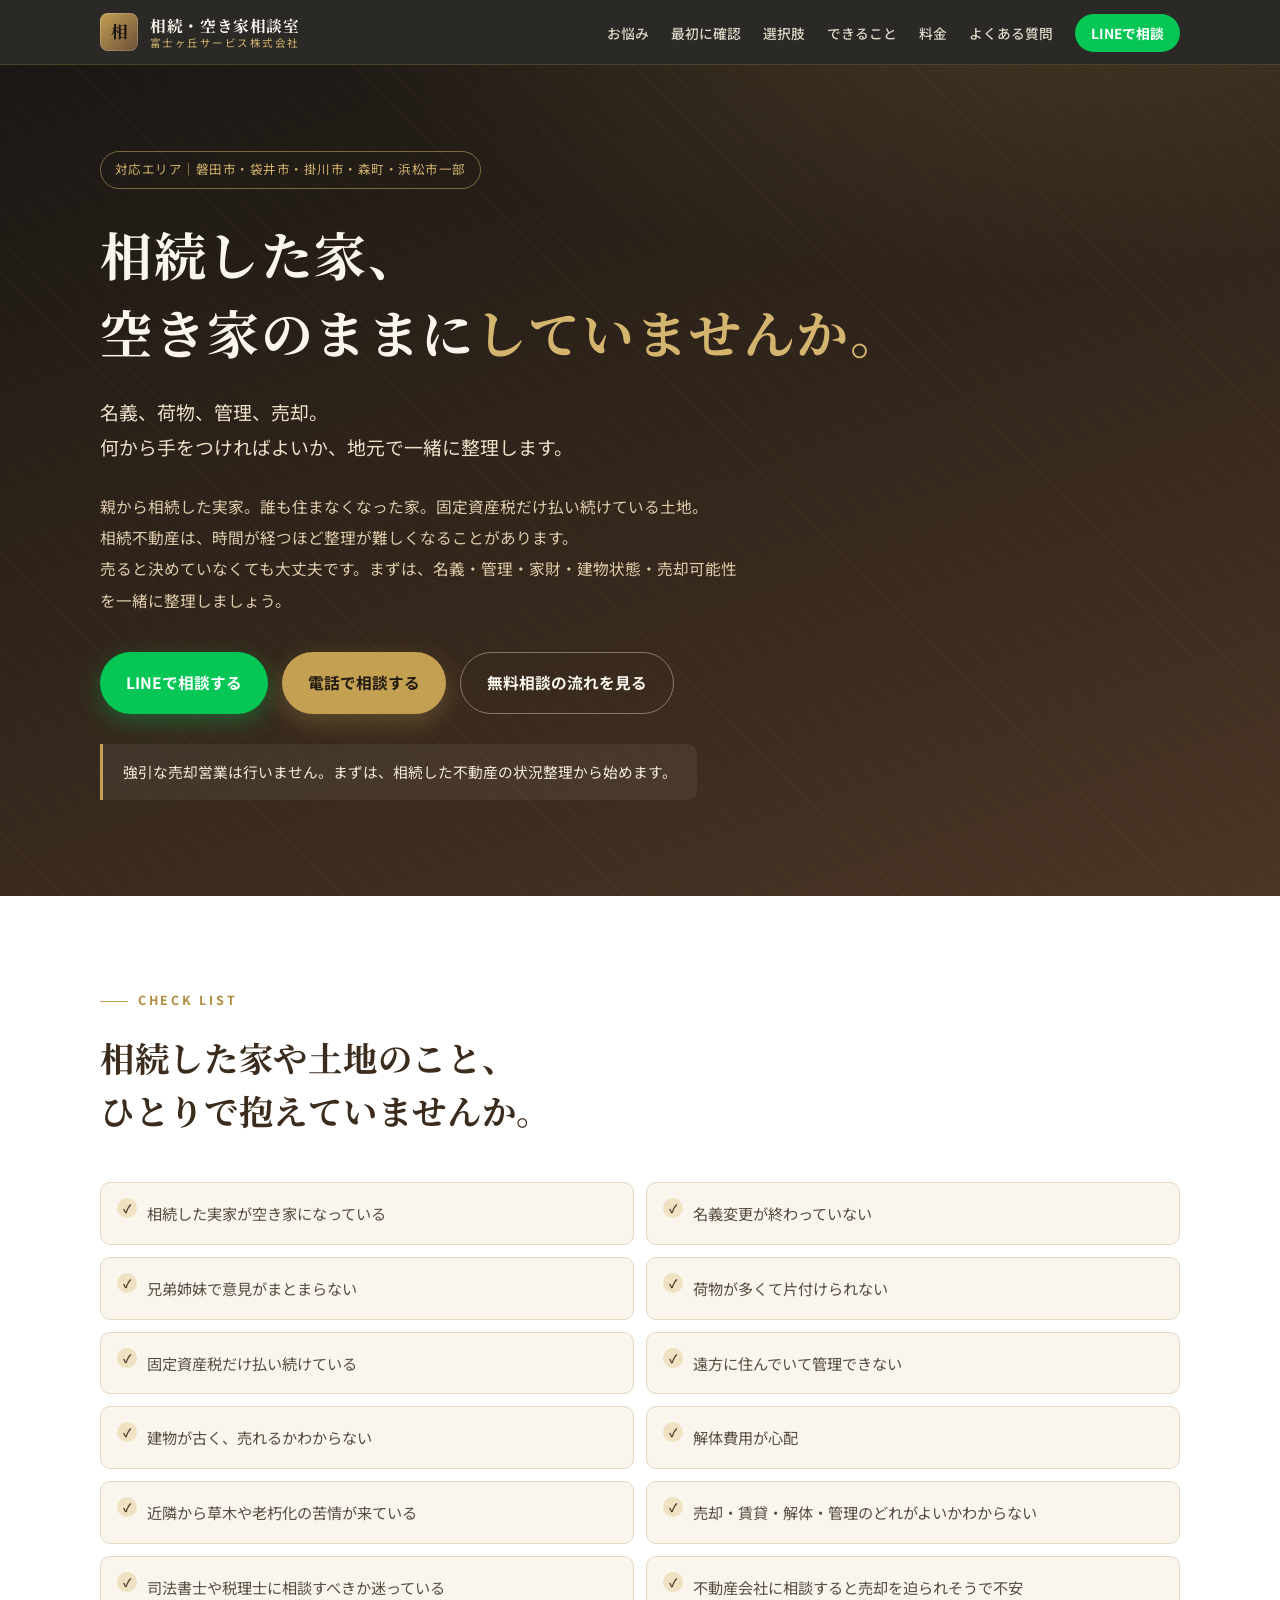
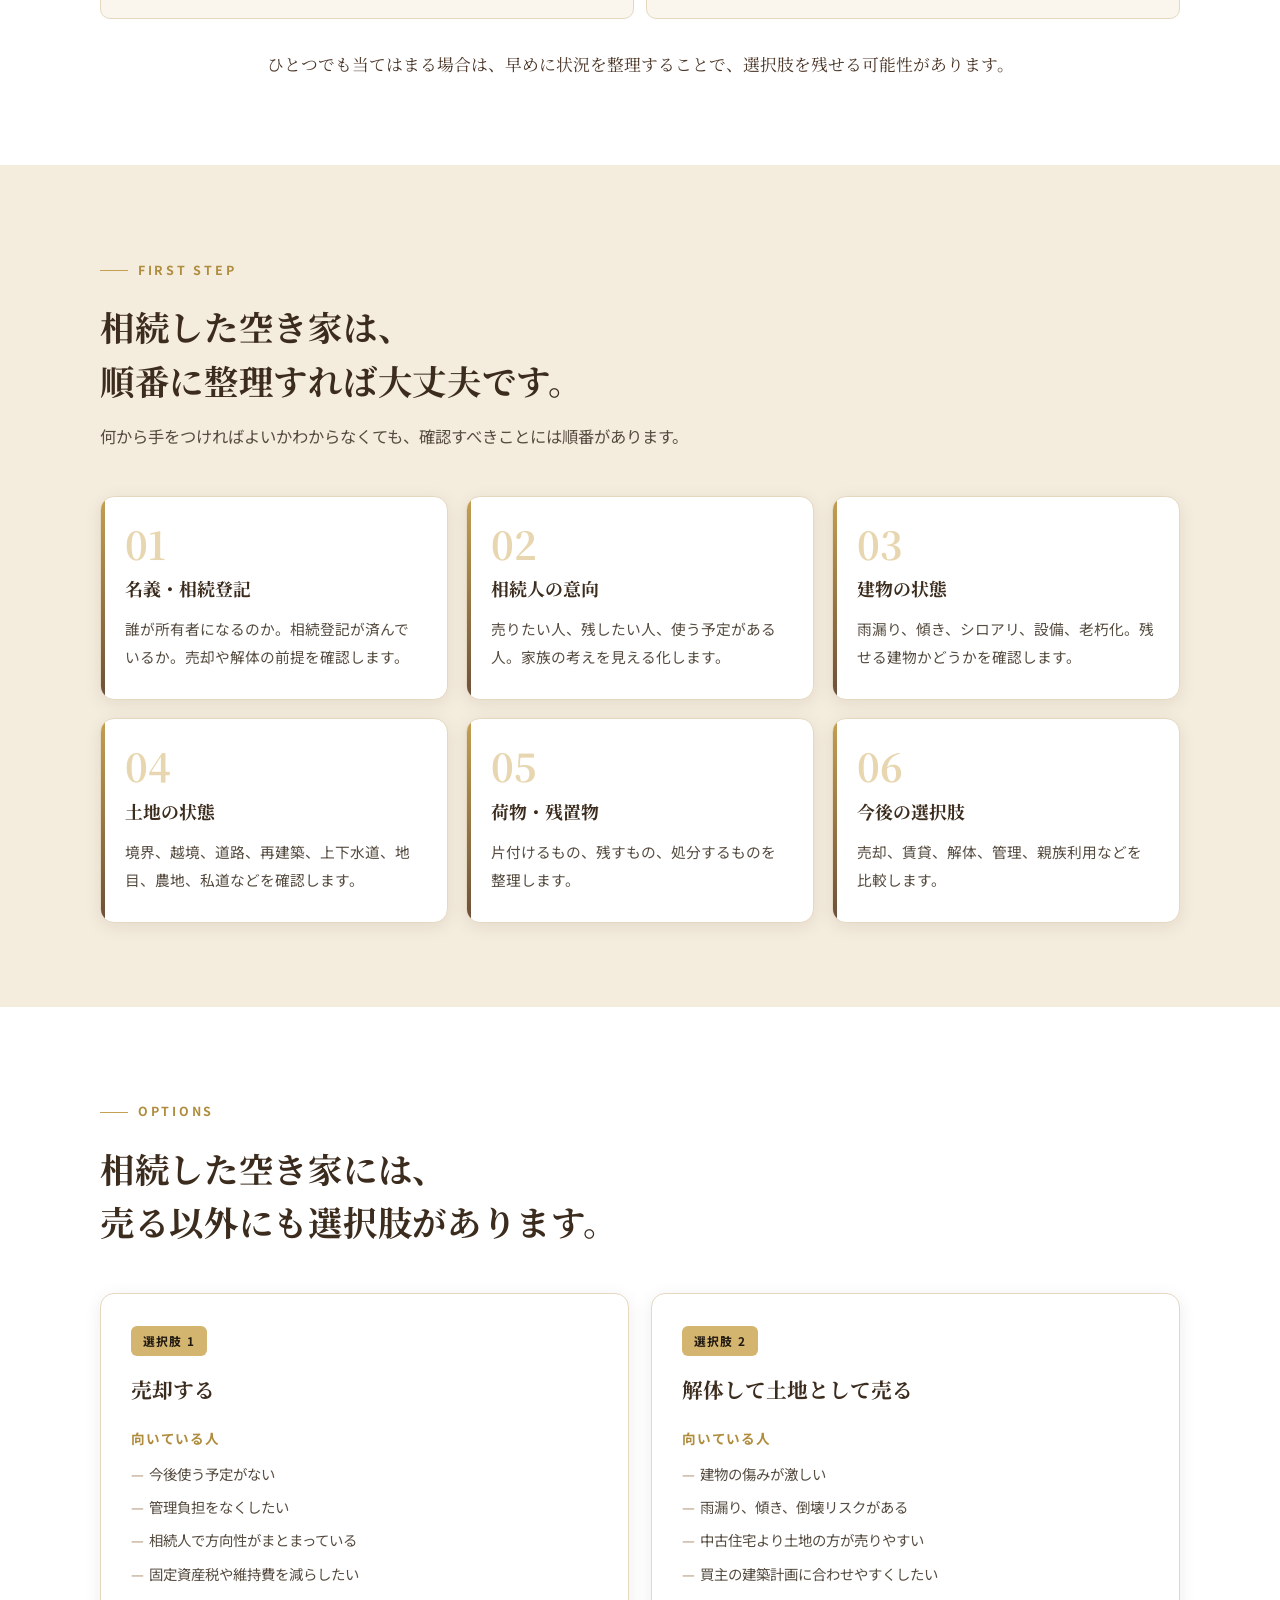
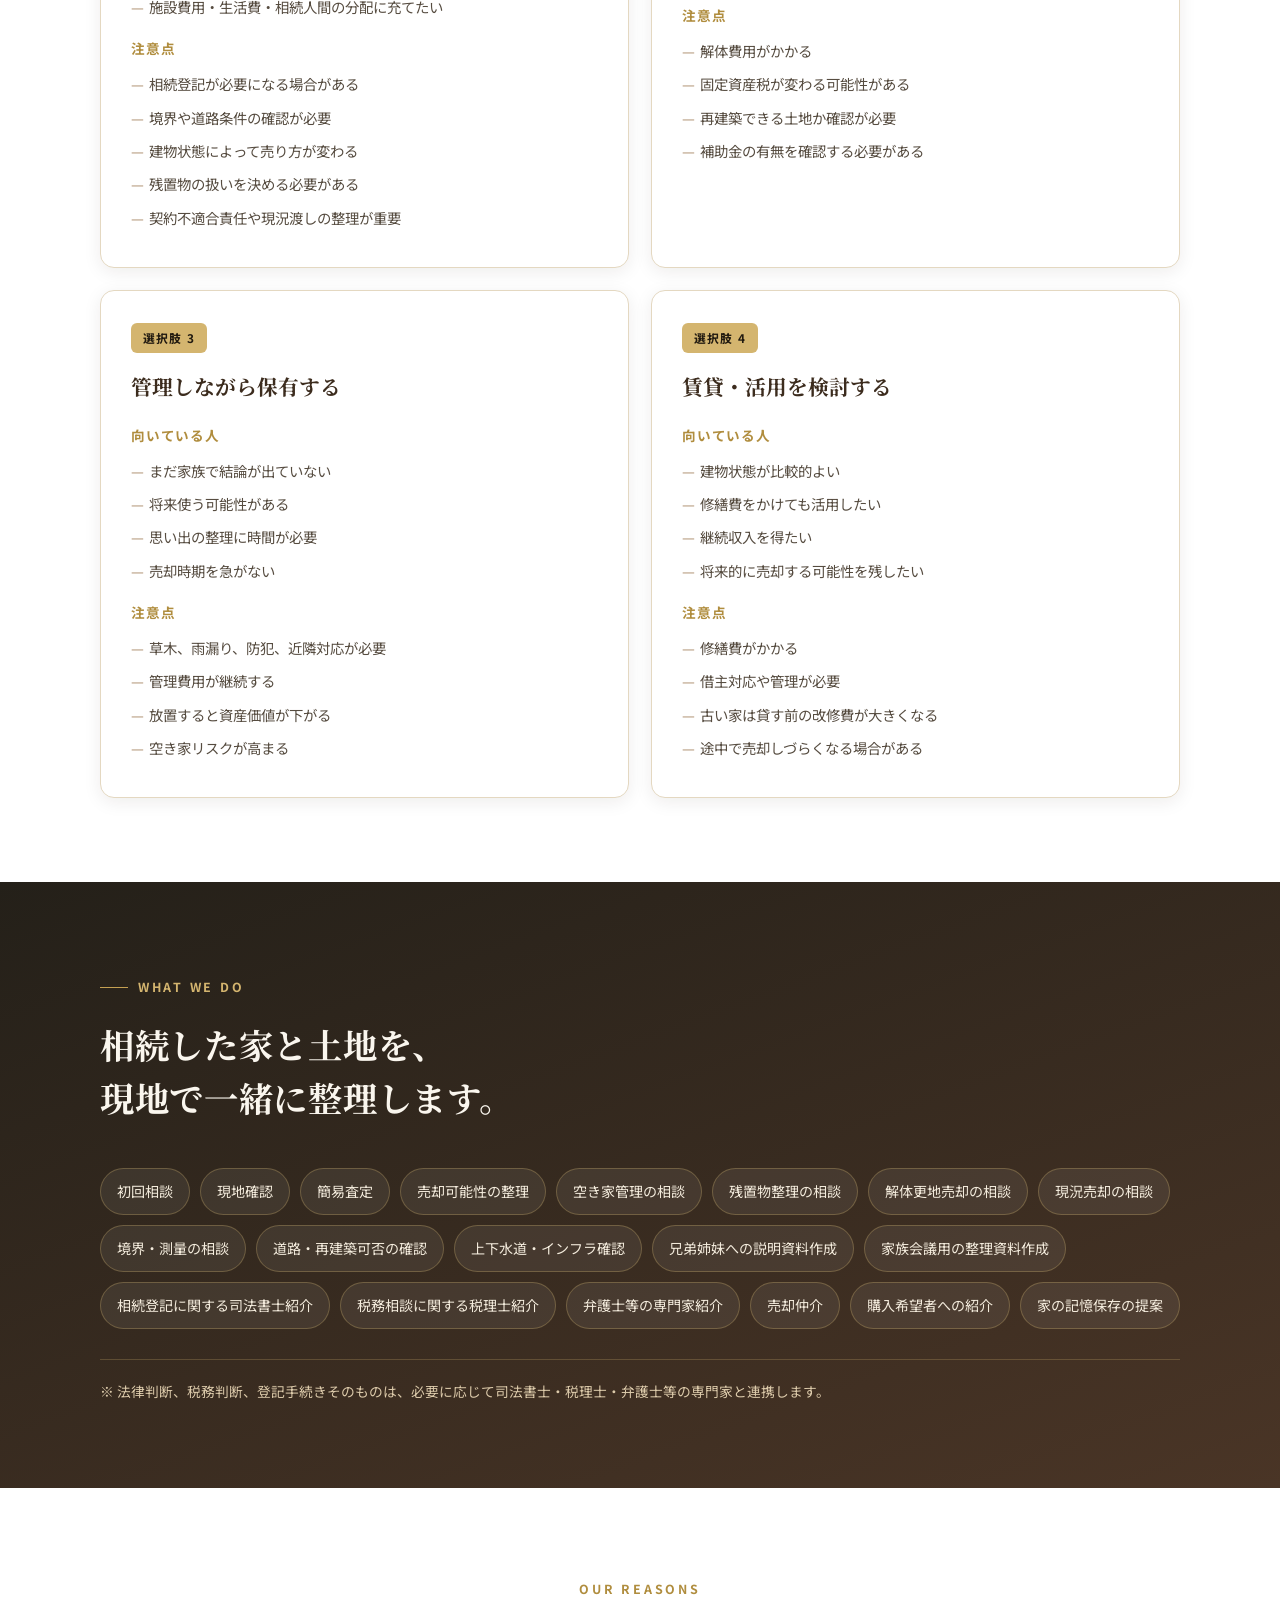
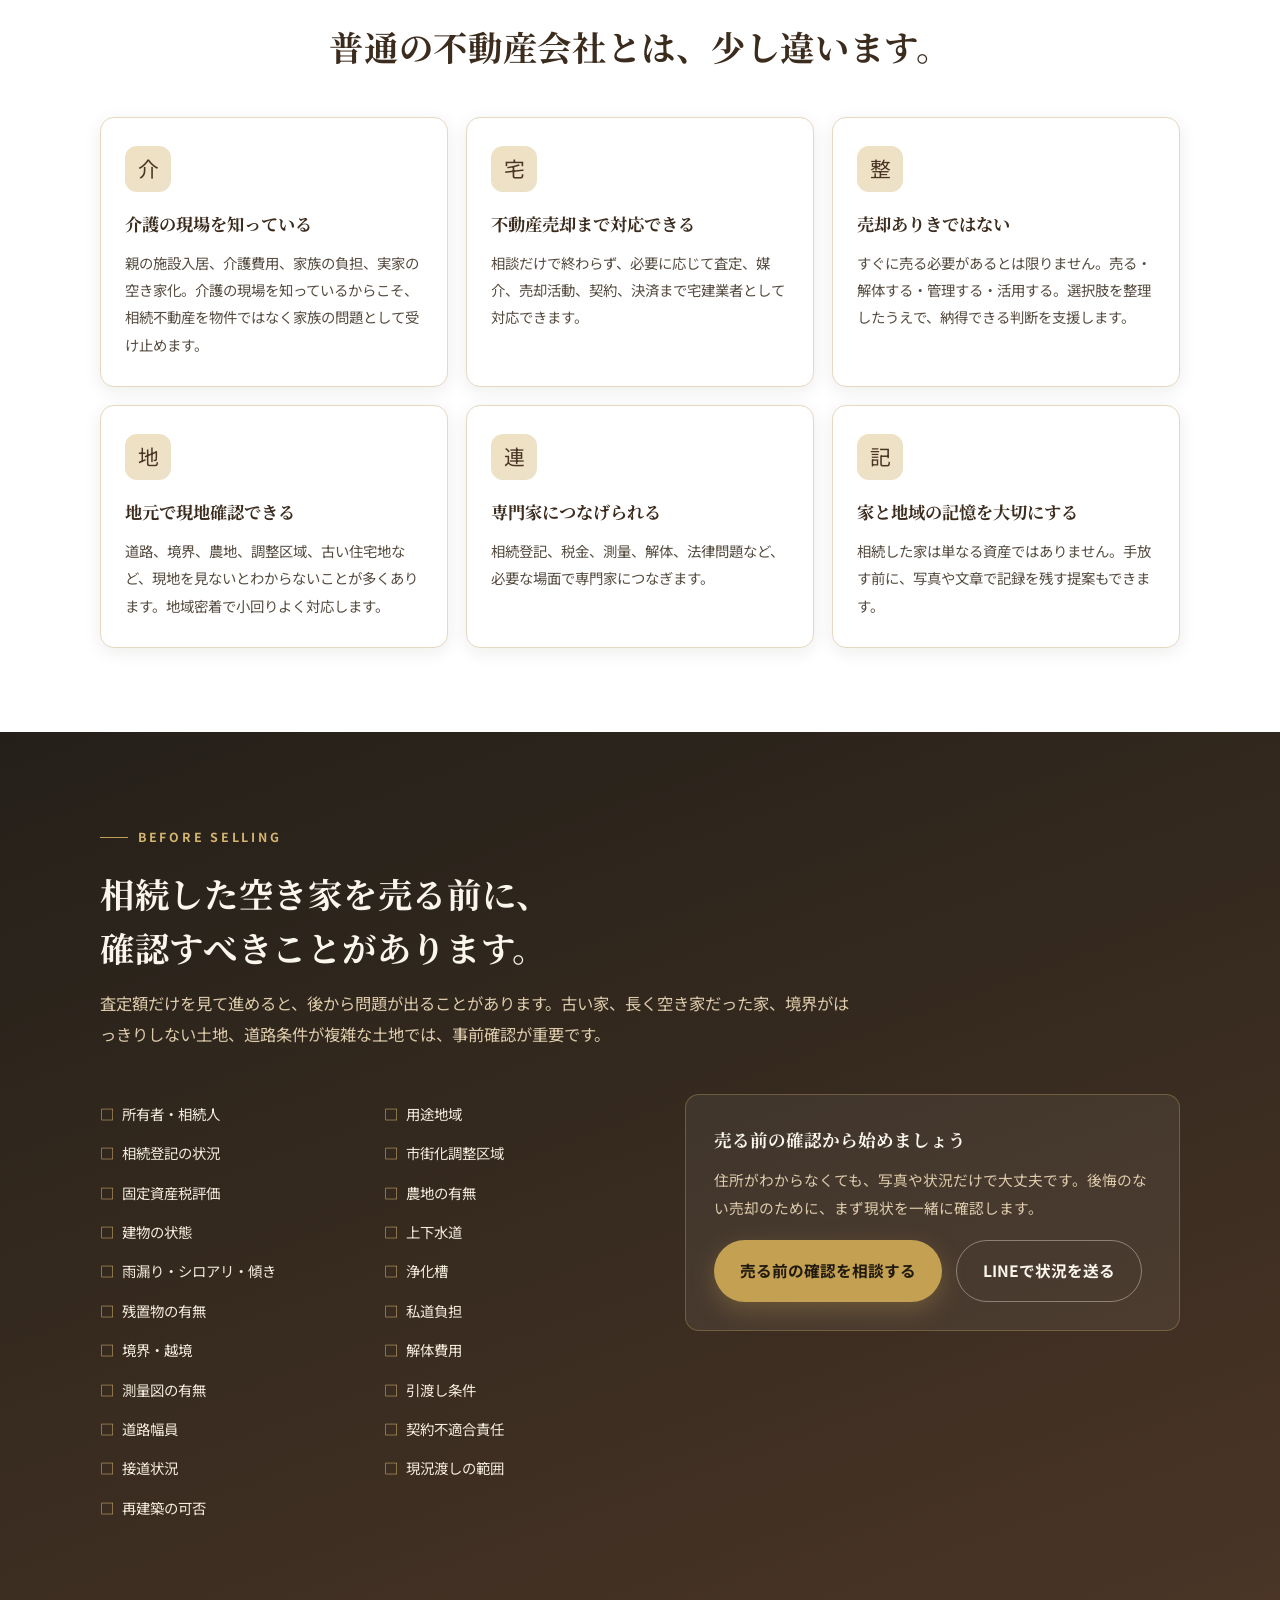
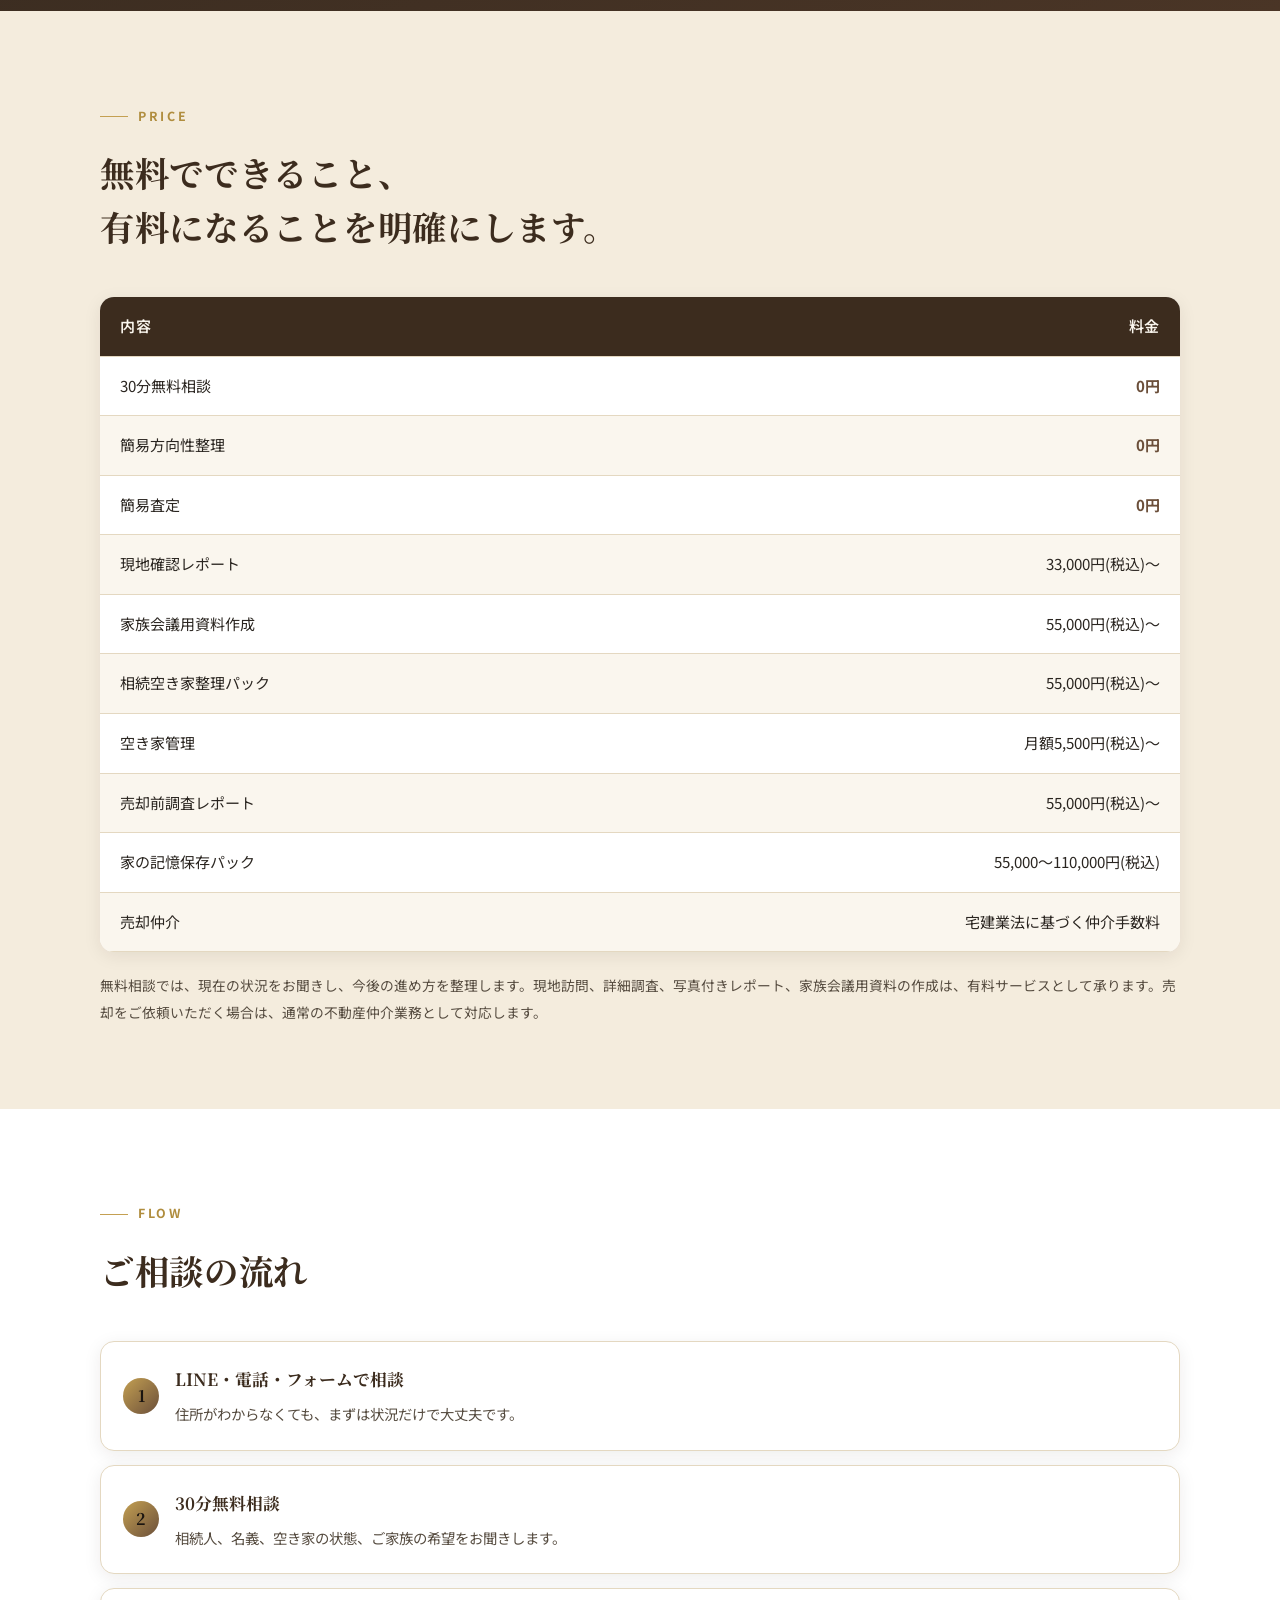
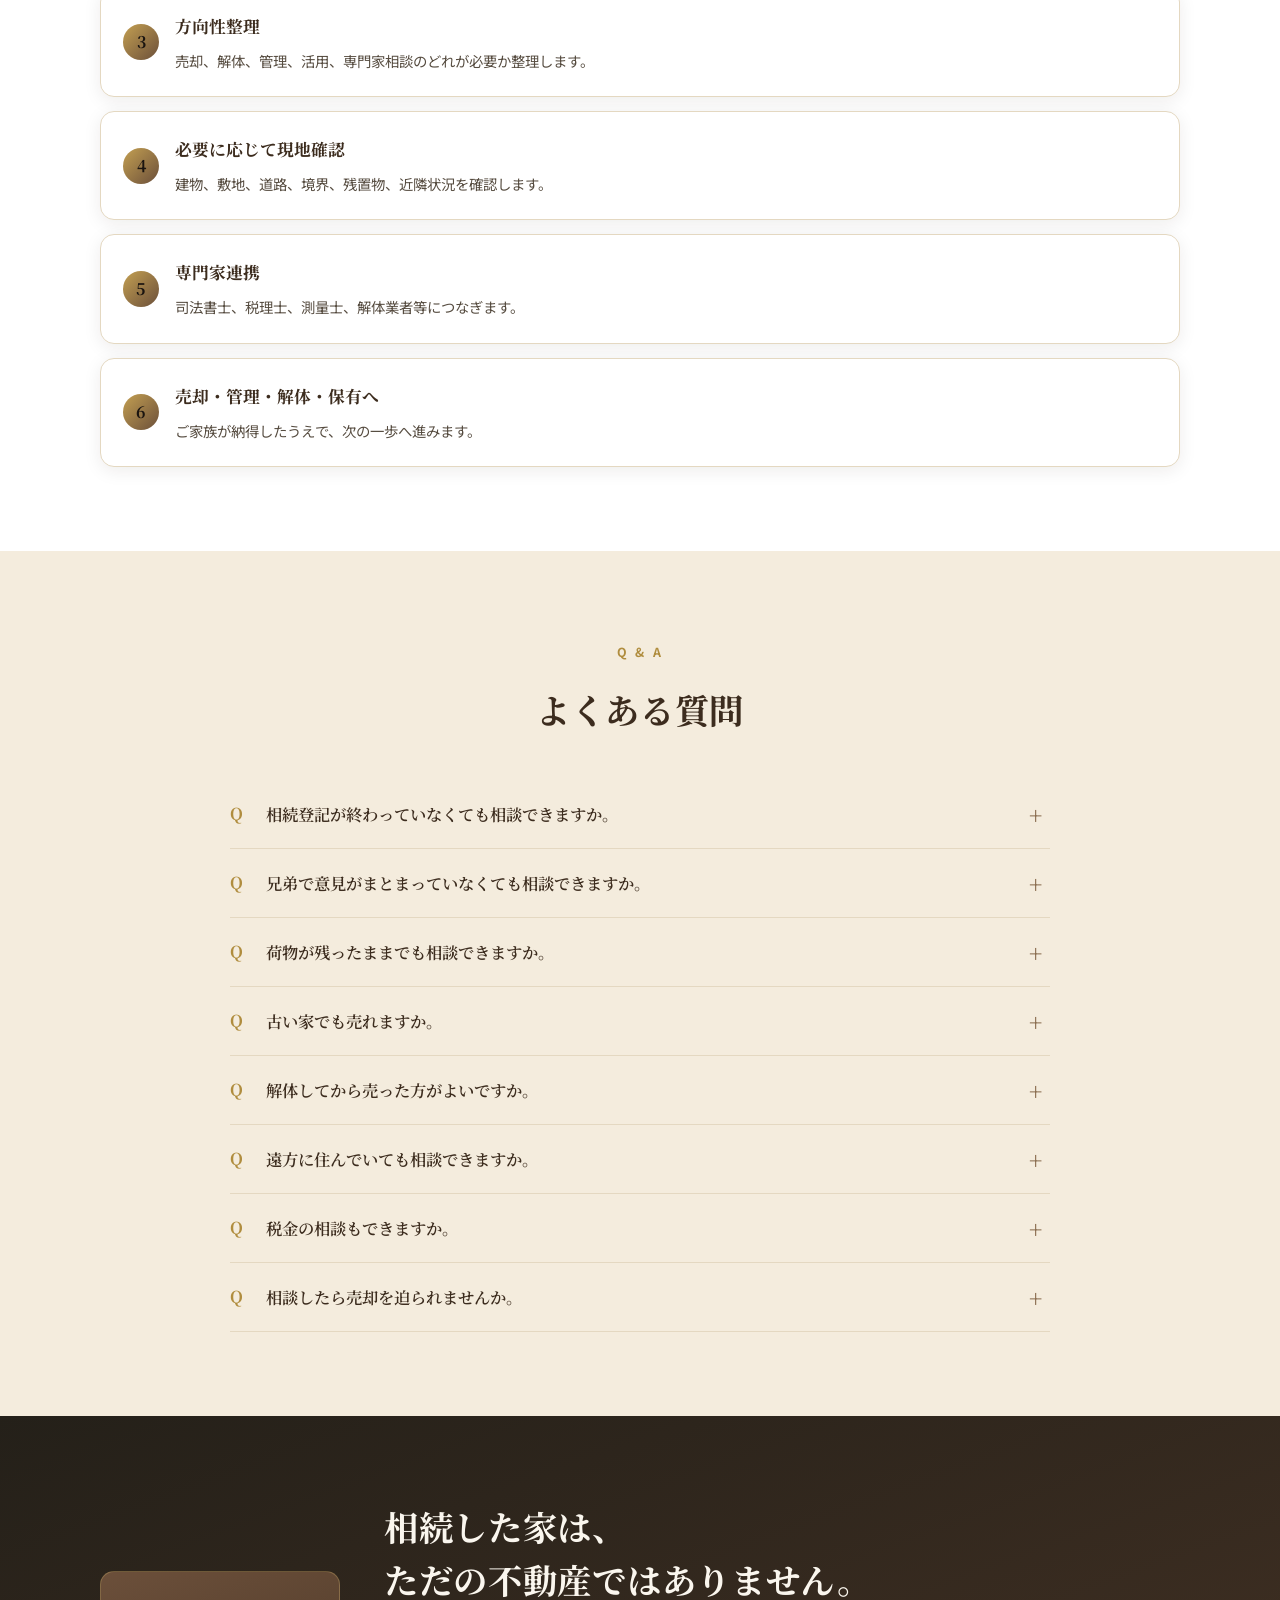
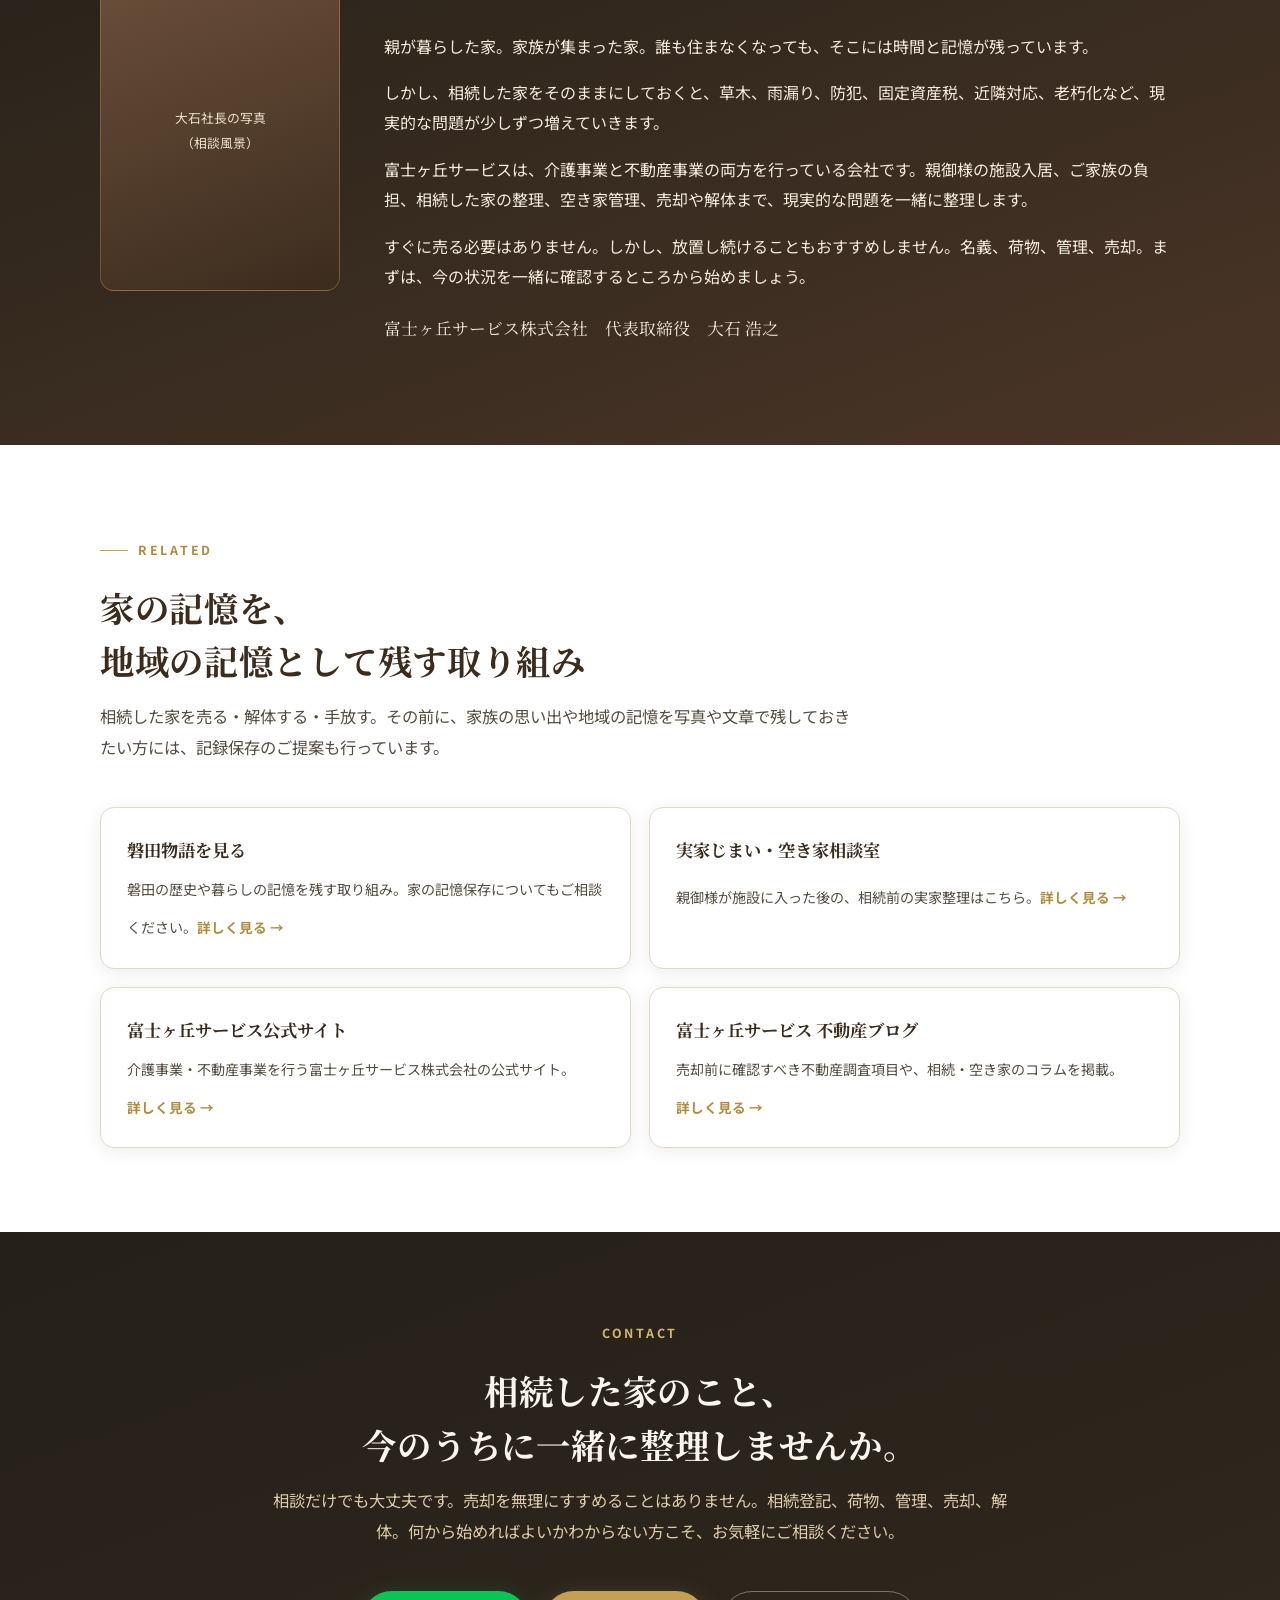
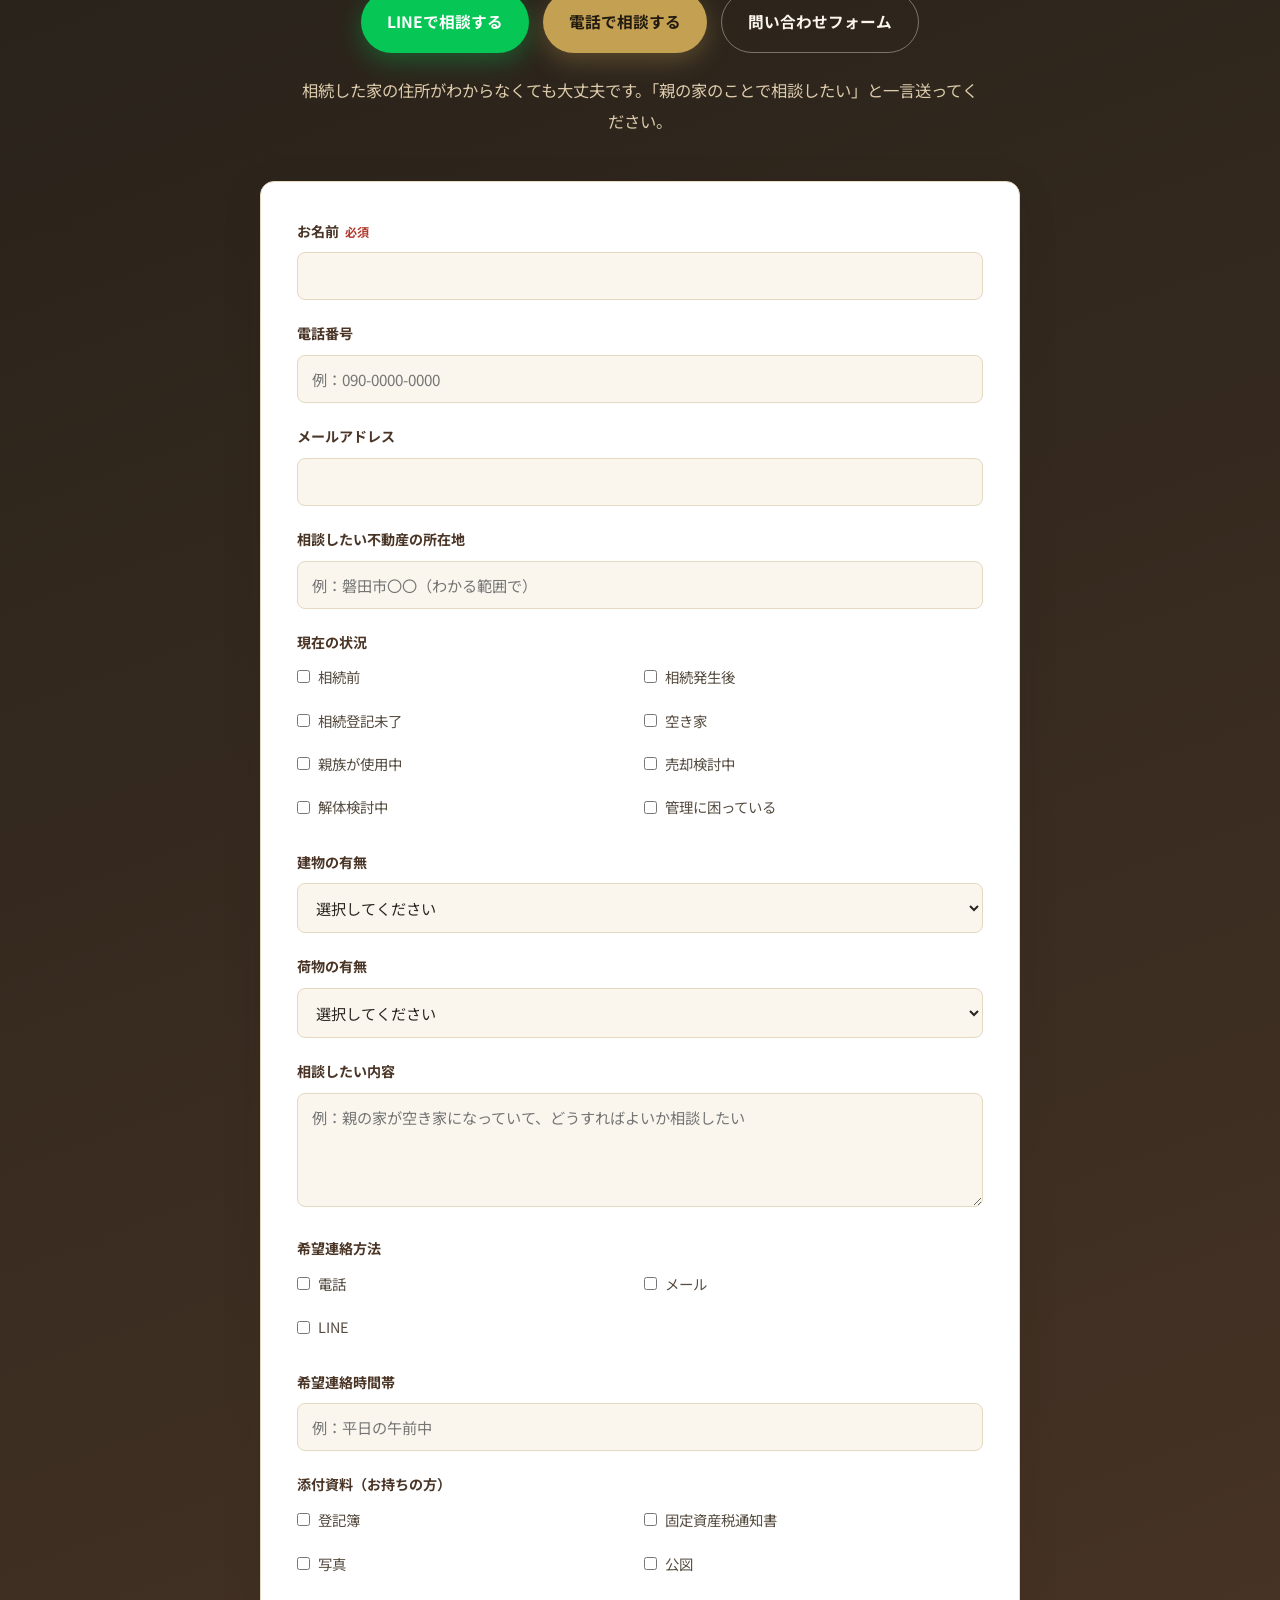
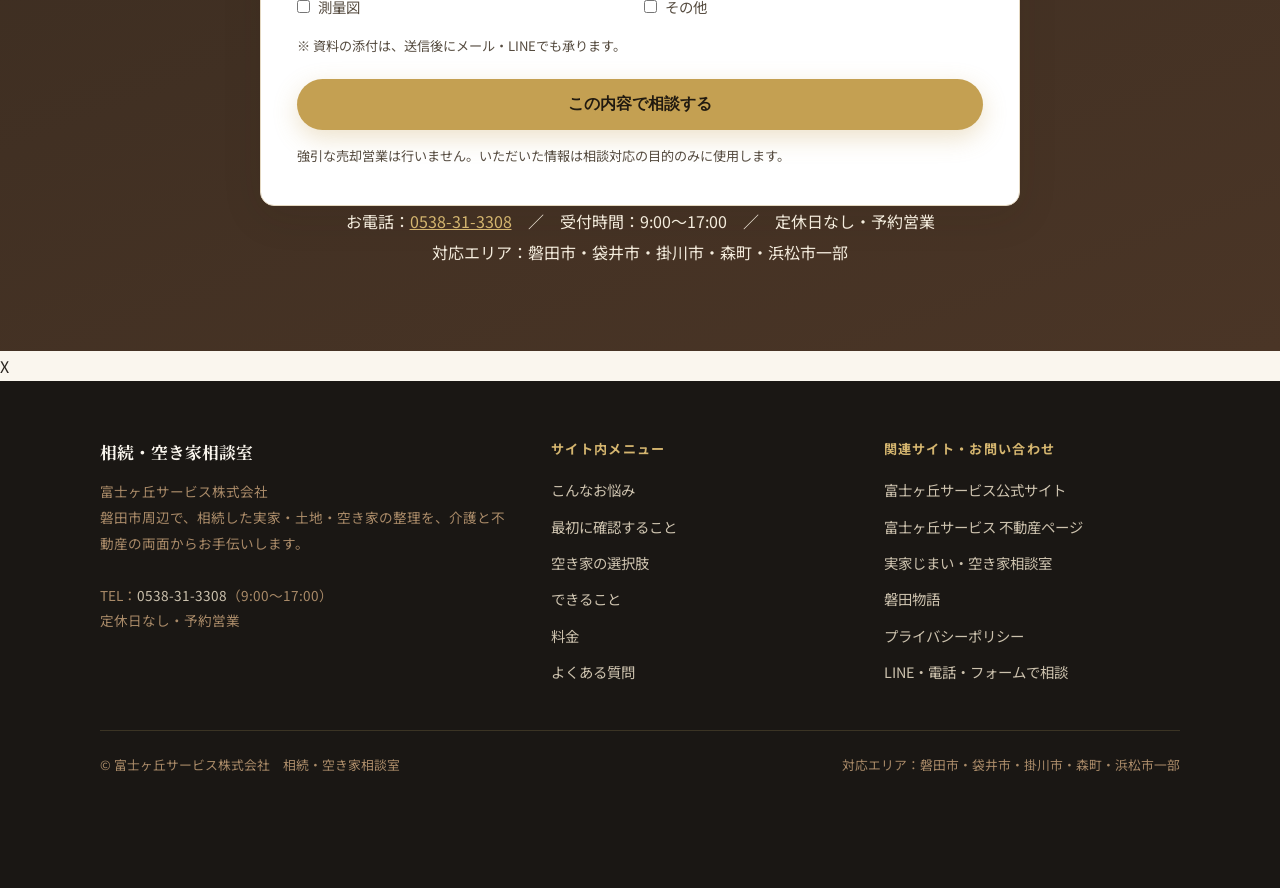
==== commit 6b89bb8c: "Update index.html" ====
--- a/index.html
+++ b/index.html
@@ -487,7 +487,7 @@
       対応エリア：磐田市・袋井市・掛川市・森町・浜松市一部
     </p>
   </div>
-</section>
+</section>X
 
 <!-- ===== フッター ===== -->
 <footer class="site-footer">
--- a/style.css
+++ b/style.css
@@ -1,338 +1,427 @@
-/* =====================================================================
-   相続・空き家相談室｜富士ヶ丘サービス株式会社
-   style.css  ―  くすみブルー（藍鼠）× 生成り × テラコッタ差し色
-   （実家じまい相談室と完全に同じ色味・デザインシステム）
-   ===================================================================== */
+/* ===========================================================
+   富士ヶ丘サービス 相続・空き家相談室
+   配色：茶・墨 × 金（重厚・和モダン・信頼感）
+   既存「実家じまい・空き家相談室」とはガラッと色味を変える
+   =========================================================== */
 
 :root {
-  /* ベースカラー */
-  --bg:            #faf7f0;   /* 生成り（ページ背景） */
-  --bg-soft:       #f3ede1;   /* やや濃い生成り */
-  --surface:       #ffffff;   /* カード面 */
-
-  /* 主役カラー（藍鼠ブルー） */
-  --primary:       #44637a;
-  --primary-dark:  #324c5e;
-  --primary-light: #6f8a9d;
-  --primary-tint:  #e7eef2;
-
-  /* 差し色（テラコッタ） */
-  --accent:        #c97b5a;
-  --accent-dark:   #b1623f;
-  --accent-tint:   #f6e7df;
-
+  /* 墨（ベース・濃色） */
+  --sumi-900: #1a1714;
+  --sumi-800: #242019;
+  --sumi-700: #2e2820;
+  /* 茶 */
+  --cha-800: #3c2c1e;
+  --cha-700: #4a3526;
+  --cha-600: #6b4f3a;
+  --cha-500: #8a6d4f;
+  --cha-400: #a98a68;
+  /* 金（アクセント） */
+  --kin-600: #b08d3e;
+  --kin-500: #c4a052;
+  --kin-400: #d4b56f;
+  --kin-100: #efe2c2;
+  /* 生成り・ベージュ（明色背景） */
+  --nari-50:  #faf6ee;
+  --nari-100: #f4ecdd;
+  --nari-200: #ece0c9;
+  --nari-300: #ddcbab;
   /* 文字 */
-  --text:          #2f3a40;
-  --text-soft:     #5d6b73;
-  --text-mute:     #8a959b;
-
-  /* 線・影 */
-  --line:          #e3dccd;
-  --shadow-sm:     0 2px 8px rgba(50, 76, 94, 0.06);
-  --shadow-md:     0 6px 22px rgba(50, 76, 94, 0.10);
-  --shadow-lg:     0 14px 40px rgba(50, 76, 94, 0.14);
-
-  --line-green:    #06c755;
-
-  --radius:        14px;
-  --radius-lg:     22px;
-  --maxw:          1080px;
-}
-
-*, *::before, *::after { box-sizing: border-box; }
-html { scroll-behavior: smooth; -webkit-text-size-adjust: 100%; }
+  --ink:      #2a2520;
+  --ink-soft: #564c40;
+  --paper:    #ffffff;
+  /* 機能色 */
+  --line:     #e4d8c1;
+
+  --serif: "Noto Serif JP", "Hiragino Mincho ProN", "Yu Mincho", serif;
+  --sans:  "Noto Sans JP", "Hiragino Kaku Gothic ProN", "Yu Gothic", sans-serif;
+
+  --maxw: 1080px;
+  --radius: 14px;
+  --shadow: 0 10px 40px rgba(40, 28, 16, 0.10);
+  --shadow-sm: 0 4px 18px rgba(40, 28, 16, 0.08);
+}
+
+* { box-sizing: border-box; margin: 0; padding: 0; }
+
+html { scroll-behavior: smooth; scroll-padding-top: 72px; }
+
 body {
-  margin: 0;
-  font-family: "Hiragino Kaku Gothic ProN", "Hiragino Sans",
-    "Noto Sans JP", "Yu Gothic", "Meiryo", system-ui, sans-serif;
-  color: var(--text);
-  background: var(--bg);
-  line-height: 1.85;
+  font-family: var(--sans);
+  color: var(--ink);
+  background: var(--nari-50);
+  line-height: 1.9;
   font-size: 16px;
+  -webkit-font-smoothing: antialiased;
+  text-rendering: optimizeLegibility;
+}
+
+img { max-width: 100%; display: block; }
+a { color: inherit; }
+
+.wrap { width: min(92%, var(--maxw)); margin-inline: auto; }
+.sec { padding: 84px 0; }
+.sec--tight { padding: 60px 0; }
+
+.eyebrow {
+  font-family: var(--sans);
+  font-size: .78rem;
+  letter-spacing: .22em;
+  color: var(--kin-600);
+  font-weight: 700;
+  display: inline-flex;
+  align-items: center;
+  gap: 10px;
+  margin-bottom: 18px;
+}
+.eyebrow::before {
+  content: "";
+  width: 28px; height: 1px;
+  background: var(--kin-500);
+}
+
+h2.h {
+  font-family: var(--serif);
+  font-weight: 700;
+  font-size: clamp(1.5rem, 3.4vw, 2.15rem);
+  line-height: 1.55;
+  color: var(--cha-800);
   letter-spacing: .02em;
-}
-img { max-width: 100%; height: auto; display: block; }
-a { color: var(--primary); text-decoration: none; }
-a:hover { color: var(--accent-dark); }
-h1, h2, h3, h4 { line-height: 1.45; font-weight: 700; }
-
-.container { width: min(92%, var(--maxw)); margin-inline: auto; }
-.section { padding: 76px 0; }
-.section--tint { background: var(--bg-soft); }
-.section--blue {
-  background: linear-gradient(160deg, var(--primary-dark), var(--primary));
-  color: #fff;
-}
-.section--blue .lead, .section--blue h2 { color: #fff; }
-
-.section-head { text-align: center; margin-bottom: 46px; }
-.section-head .eyebrow {
-  display: inline-block; font-size: .82rem; letter-spacing: .22em;
-  color: var(--accent-dark); font-weight: 700; margin-bottom: 12px;
-}
-.section--blue .eyebrow { color: #ffd9c7; }
-.section-head h2 { font-size: clamp(1.45rem, 3.6vw, 2.1rem); margin: 0 auto; max-width: 24em; }
-.section-head .sub { margin-top: 16px; color: var(--text-soft); font-size: 1rem; max-width: 40em; margin-inline: auto; }
-.section--blue .section-head .sub { color: #dbe6ee; }
-
-/* ヘッダー */
+  margin-bottom: 14px;
+}
+h3.sub {
+  font-family: var(--serif);
+  font-weight: 600;
+  font-size: 1.18rem;
+  color: var(--cha-700);
+}
+.lead { color: var(--ink-soft); font-size: 1.02rem; }
+
+/* ===== ヘッダー / ナビ ===== */
 .site-header {
   position: sticky; top: 0; z-index: 50;
-  background: rgba(250, 247, 240, .92); backdrop-filter: blur(8px);
-  border-bottom: 1px solid var(--line);
-}
-.site-header .container { display: flex; align-items: center; justify-content: space-between; height: 64px; }
-.brand { display: flex; align-items: center; gap: 10px; font-weight: 700; color: var(--primary-dark); }
-.brand .mark {
-  width: 34px; height: 34px; border-radius: 9px;
-  background: linear-gradient(135deg, var(--primary), var(--primary-light));
-  color: #fff; display: grid; place-items: center; font-size: 1.1rem; box-shadow: var(--shadow-sm);
-}
-.brand .brand-name { font-size: 1.02rem; }
-.brand .brand-name small { display: block; font-size: .68rem; color: var(--text-mute); font-weight: 500; letter-spacing: .06em; }
-.nav { display: flex; align-items: center; gap: 26px; }
-.nav a { color: var(--text-soft); font-size: .92rem; font-weight: 600; }
-.nav a:hover { color: var(--primary); }
-.nav .btn-line { color: #fff; }
+  background: rgba(26, 23, 20, .92);
+  backdrop-filter: blur(8px);
+  border-bottom: 1px solid rgba(196, 160, 82, .22);
+}
+.nav {
+  display: flex; align-items: center; justify-content: space-between;
+  height: 64px; position: relative;
+}
+.brand { display: flex; align-items: center; gap: 12px; color: var(--nari-50); text-decoration: none; }
+.brand__mark {
+  width: 38px; height: 38px; border-radius: 8px;
+  background: linear-gradient(135deg, var(--kin-500), var(--cha-600));
+  display: grid; place-items: center;
+  font-family: var(--serif); font-weight: 700; color: #1a1410; font-size: 1.05rem;
+  box-shadow: inset 0 0 0 1px rgba(255,255,255,.18);
+}
+.brand__txt { line-height: 1.25; }
+.brand__txt b { font-family: var(--serif); font-size: .98rem; font-weight: 700; letter-spacing: .04em; }
+.brand__txt span { display: block; font-size: .66rem; letter-spacing: .14em; color: var(--kin-400); }
+
+.menu { display: flex; align-items: center; gap: 22px; list-style: none; }
+.menu a { color: var(--nari-100); text-decoration: none; font-size: .86rem; font-weight: 500; opacity: .88; transition: opacity .2s, color .2s; }
+.menu a:hover { opacity: 1; color: var(--kin-400); }
+.menu .btn-line { background: #06c755; color:#fff; padding: 9px 16px; border-radius: 999px; font-weight: 700; opacity: 1; }
+.menu .btn-line:hover { color:#fff; filter: brightness(1.05); }
+
 .nav-toggle { display: none; background: none; border: 0; cursor: pointer; padding: 8px; }
-.nav-toggle span { display: block; width: 24px; height: 2px; background: var(--primary-dark); margin: 5px 0; transition: .3s; }
-
-/* ボタン */
+.nav-toggle span { display: block; width: 24px; height: 2px; background: var(--nari-100); margin: 5px 0; transition: .25s; }
+
+/* ===== ファーストビュー ===== */
+.hero {
+  position: relative;
+  background:
+    radial-gradient(1200px 500px at 80% -10%, rgba(196,160,82,.18), transparent 60%),
+    linear-gradient(160deg, var(--sumi-900) 0%, var(--cha-800) 70%, var(--cha-700) 100%);
+  color: var(--nari-50);
+  overflow: hidden;
+}
+.hero::after {
+  content:""; position:absolute; inset:0;
+  background-image:
+    repeating-linear-gradient(45deg, rgba(196,160,82,.05) 0 2px, transparent 2px 22px);
+  opacity:.5; pointer-events:none;
+}
+.hero__inner { position: relative; z-index: 2; padding: 86px 0 96px; }
+.hero__area {
+  display: inline-flex; align-items: center; gap: 8px;
+  font-size: .78rem; letter-spacing: .12em;
+  border: 1px solid rgba(212,181,111,.5); color: var(--kin-400);
+  padding: 6px 14px; border-radius: 999px; margin-bottom: 26px;
+}
+.hero h1 {
+  font-family: var(--serif);
+  font-weight: 700;
+  font-size: clamp(1.9rem, 5.3vw, 3.25rem);
+  line-height: 1.5;
+  letter-spacing: .03em;
+}
+.hero h1 .accent { color: var(--kin-400); }
+.hero__copy { margin-top: 24px; font-size: clamp(1rem, 2.2vw, 1.18rem); color: var(--nari-200); line-height: 1.85; }
+.hero__body { margin-top: 26px; max-width: 640px; color: var(--nari-300); font-size: .98rem; line-height: 2; }
+.hero__assure {
+  margin-top: 30px; display: inline-block;
+  background: rgba(255,255,255,.06);
+  border-left: 3px solid var(--kin-500);
+  padding: 14px 20px; border-radius: 0 10px 10px 0;
+  color: var(--nari-100); font-size: .92rem;
+}
+
+.cta-row { display: flex; flex-wrap: wrap; gap: 14px; margin-top: 36px; }
 .btn {
-  display: inline-flex; align-items: center; justify-content: center; gap: 8px;
-  padding: 14px 26px; border-radius: 999px; font-weight: 700; font-size: 1rem;
-  border: 2px solid transparent; cursor: pointer; transition: transform .15s, box-shadow .2s, background .2s; white-space: nowrap;
+  display: inline-flex; align-items: center; justify-content:center; gap: 10px;
+  padding: 15px 26px; border-radius: 999px;
+  font-weight: 700; text-decoration: none; font-size: .98rem;
+  transition: transform .15s, box-shadow .2s, filter .2s; cursor: pointer; border: 0;
 }
 .btn:hover { transform: translateY(-2px); }
-.btn-line { background: var(--line-green); color: #fff; box-shadow: var(--shadow-sm); }
-.btn-line:hover { background: #05b54d; color: #fff; }
-.btn-tel { background: var(--accent); color: #fff; box-shadow: var(--shadow-sm); }
-.btn-tel:hover { background: var(--accent-dark); color: #fff; }
-.btn-outline { background: transparent; color: var(--primary-dark); border-color: var(--primary-light); }
-.btn-outline:hover { background: var(--primary-tint); color: var(--primary-dark); }
-.btn-ghost-light { background: rgba(255,255,255,.14); color: #fff; border-color: rgba(255,255,255,.5); }
-.btn-ghost-light:hover { background: rgba(255,255,255,.24); color: #fff; }
-.btn-sm { padding: 9px 18px; font-size: .88rem; }
-
-/* ヒーロー */
-.hero {
+.btn--line { background: #06c755; color: #fff; box-shadow: 0 8px 24px rgba(6,199,85,.32); }
+.btn--tel  { background: var(--kin-500); color: #211a10; box-shadow: 0 8px 24px rgba(196,160,82,.3); }
+.btn--ghost { background: transparent; color: var(--nari-50); border: 1px solid rgba(244,236,221,.4); }
+.btn--ghost:hover { border-color: var(--kin-400); color: var(--kin-400); }
+.btn--gold { background: var(--kin-500); color: #211a10; box-shadow: 0 8px 24px rgba(196,160,82,.3); }
+.btn--dark { background: var(--cha-800); color: var(--nari-50); }
+
+/* ===== セクション共通の明色背景 ===== */
+.sec--paper { background: var(--paper); }
+.sec--nari  { background: var(--nari-100); }
+.sec--sumi  { background: linear-gradient(160deg, var(--sumi-800), var(--cha-700)); color: var(--nari-100); }
+.sec--sumi h2.h { color: var(--nari-50); }
+.sec--sumi .lead { color: var(--nari-300); }
+.sec--sumi .eyebrow { color: var(--kin-400); }
+
+.sec-head { max-width: 760px; margin-bottom: 44px; }
+.sec-head.center { margin-inline: auto; text-align: center; }
+.sec-head.center .eyebrow { justify-content: center; }
+.sec-head.center .eyebrow::before { display:none; }
+
+/* ===== お悩みチェック ===== */
+.worry-grid {
+  display: grid; grid-template-columns: repeat(2, 1fr); gap: 12px;
+}
+.worry {
+  background: var(--nari-50); border: 1px solid var(--line);
+  border-radius: 10px; padding: 16px 18px 16px 46px; position: relative;
+  font-size: .95rem; color: var(--ink-soft);
+}
+.worry::before {
+  content: "✓"; position: absolute; left: 16px; top: 15px;
+  width: 20px; height: 20px; border-radius: 50%;
+  background: var(--kin-100); color: var(--cha-700);
+  display: grid; place-items: center; font-size: .72rem; font-weight: 700;
+}
+.worry-note {
+  margin-top: 30px; text-align: center; font-family: var(--serif);
+  font-size: 1.05rem; color: var(--cha-700);
+}
+
+/* ===== 最初に確認（ステップカード） ===== */
+.step-grid { display: grid; grid-template-columns: repeat(3, 1fr); gap: 18px; }
+.step {
+  background: var(--paper); border: 1px solid var(--line);
+  border-radius: var(--radius); padding: 28px 24px; box-shadow: var(--shadow-sm);
   position: relative; overflow: hidden;
-  background:
-    radial-gradient(1100px 500px at 78% -8%, rgba(201,123,90,.14), transparent 60%),
-    linear-gradient(165deg, #fbf9f3 0%, #eef3f5 100%);
-}
-.hero .container { padding: 70px 0 84px; }
-.hero-grid { display: grid; grid-template-columns: 1.1fr .9fr; gap: 48px; align-items: center; }
-.hero .tag {
-  display: inline-flex; align-items: center; gap: 8px;
-  background: var(--accent-tint); color: var(--accent-dark);
-  padding: 6px 16px; border-radius: 999px; font-size: .82rem; font-weight: 700; margin-bottom: 22px;
-}
-.hero h1 { font-size: clamp(1.7rem, 4.6vw, 2.7rem); line-height: 1.5; margin: 0 0 22px; color: var(--primary-dark); }
-.hero h1 .em { color: var(--accent-dark); }
-.hero .lead { font-size: 1.04rem; color: var(--text-soft); margin-bottom: 18px; }
-.hero .note { font-size: .92rem; color: var(--text-mute); margin-bottom: 28px; }
-.hero-cta { display: flex; flex-wrap: wrap; gap: 14px; }
-.hero-area { margin-top: 26px; font-size: .85rem; color: var(--text-mute); display: flex; align-items: center; gap: 8px; }
-.hero-area b { color: var(--primary); font-weight: 700; }
-.hero-visual {
-  position: relative; aspect-ratio: 4/5; border-radius: var(--radius-lg);
-  background: linear-gradient(180deg, rgba(50,76,94,.05), rgba(50,76,94,.18)), linear-gradient(135deg, var(--primary-light), var(--primary-dark));
-  box-shadow: var(--shadow-lg); overflow: hidden;
-  display: grid; place-items: center; color: rgba(255,255,255,.92); text-align: center; padding: 28px;
-}
-.hero-visual .house { font-size: 4.4rem; line-height: 1; margin-bottom: 14px; }
-.hero-visual p { margin: 0; font-size: .95rem; opacity: .92; }
-.hero-visual .ph-tag { position: absolute; left: 14px; bottom: 14px; font-size: .68rem; background: rgba(0,0,0,.28); padding: 4px 10px; border-radius: 6px; letter-spacing: .04em; }
-
-/* 悩みカード */
-.worry-grid { display: grid; grid-template-columns: repeat(4, 1fr); gap: 16px; }
-.worry-card {
-  background: var(--surface); border: 1px solid var(--line); border-radius: var(--radius);
-  padding: 22px 20px; box-shadow: var(--shadow-sm); font-size: .96rem; color: var(--text);
-  display: flex; gap: 12px; align-items: flex-start;
-}
-.worry-card .q {
-  flex: 0 0 auto; width: 28px; height: 28px; border-radius: 8px;
-  background: var(--accent-tint); color: var(--accent-dark);
-  display: grid; place-items: center; font-weight: 800; font-size: .9rem;
-}
-.worry-note { margin-top: 26px; text-align: center; color: var(--text-soft); font-size: .96rem; }
-
-/* 最初に確認すべきこと（ステップ） */
-.step-grid { display: grid; grid-template-columns: repeat(3, 1fr); gap: 20px; }
-.step {
-  background: var(--surface); border: 1px solid var(--line); border-radius: var(--radius);
-  padding: 26px 24px; box-shadow: var(--shadow-sm); transition: box-shadow .2s, transform .2s;
-}
-.step:hover { box-shadow: var(--shadow-md); transform: translateY(-3px); }
-.step .step-no {
-  display: inline-grid; place-items: center; width: 46px; height: 46px; border-radius: 12px;
-  background: var(--primary-tint); color: var(--primary-dark); font-weight: 800; font-size: 1.15rem;
-  margin-bottom: 16px; letter-spacing: .02em;
-}
-.step h3 { margin: 0 0 8px; font-size: 1.1rem; color: var(--primary-dark); }
-.step p { margin: 0; font-size: .93rem; color: var(--text-soft); }
-
-/* 4つの選択肢 */
-.options-grid { display: grid; grid-template-columns: repeat(2, 1fr); gap: 22px; }
-.option-card {
-  background: var(--surface); border: 1px solid var(--line); border-radius: var(--radius);
-  overflow: hidden; box-shadow: var(--shadow-sm); transition: box-shadow .2s, transform .2s;
-}
-.option-card:hover { box-shadow: var(--shadow-md); transform: translateY(-3px); }
-.option-card .head { display: flex; align-items: center; gap: 14px; padding: 20px 24px; background: var(--primary-tint); border-bottom: 1px solid var(--line); }
-.option-card .head .icon { font-size: 1.8rem; }
-.option-card .head h3 { margin: 0; font-size: 1.18rem; color: var(--primary-dark); }
-.option-card .head .label { font-size: .78rem; color: var(--text-mute); display: block; }
-.option-card .body { padding: 20px 24px 24px; }
-.option-card h4 { font-size: .82rem; color: var(--accent-dark); margin: 0 0 8px; letter-spacing: .04em; }
-.option-card h4 + ul { margin: 0 0 18px; }
-.option-card ul { padding-left: 1.1em; margin: 0; }
-.option-card li { font-size: .92rem; color: var(--text-soft); margin-bottom: 5px; }
-.option-card .body hr { border: 0; border-top: 1px dashed var(--line); margin: 16px 0; }
-
-/* できること */
-.do-grid { display: grid; grid-template-columns: repeat(3, 1fr); gap: 12px 30px; }
-.do-item { display: flex; gap: 12px; align-items: flex-start; padding: 12px 4px; border-bottom: 1px solid var(--line); font-size: .96rem; }
-.do-item .ck { flex: 0 0 auto; width: 22px; height: 22px; border-radius: 50%; background: var(--primary); color: #fff; display: grid; place-items: center; font-size: .7rem; margin-top: 4px; }
-.do-note { margin-top: 22px; font-size: .9rem; color: var(--text-soft); }
-
-/* 選ばれる理由 */
-.reasons-grid { display: grid; grid-template-columns: repeat(3, 1fr); gap: 20px; }
-.reason-card { background: rgba(255,255,255,.10); border: 1px solid rgba(255,255,255,.22); border-radius: var(--radius); padding: 26px 24px; backdrop-filter: blur(4px); }
-.reason-card .num { font-size: .8rem; font-weight: 800; color: #ffd9c7; letter-spacing: .1em; margin-bottom: 10px; }
-.reason-card h3 { margin: 0 0 8px; font-size: 1.12rem; color: #fff; }
-.reason-card p { margin: 0; font-size: .92rem; color: #dbe6ee; }
-
-/* 売る前の確認 */
-.disclosure-wrap { display: grid; grid-template-columns: .85fr 1.15fr; gap: 40px; align-items: start; }
-.disclosure-text p { color: var(--text-soft); }
-.disclosure-text .lead { font-size: 1.05rem; color: var(--text); }
-.callout { background: var(--accent-tint); border-left: 5px solid var(--accent); border-radius: 10px; padding: 22px 24px; color: var(--text); }
-.callout h3 { margin: 0 0 10px; color: var(--primary-dark); font-size: 1.12rem; }
-.callout p { margin: 0 0 16px; font-size: .96rem; }
-.callout .btn { margin: 0 10px 8px 0; }
-.check-card { background: var(--surface); border: 1px solid var(--line); border-radius: var(--radius); padding: 26px 30px; box-shadow: var(--shadow-sm); }
-.check-card ul { columns: 2; column-gap: 30px; margin: 0; padding-left: 1.15em; }
-.check-card li { font-size: .92rem; color: var(--text-soft); margin-bottom: 7px; break-inside: avoid; }
-
-/* 料金表 */
-.price-table { width: 100%; border-collapse: collapse; background: var(--surface); border-radius: var(--radius); overflow: hidden; box-shadow: var(--shadow-sm); font-size: .96rem; }
-.price-table th, .price-table td { padding: 16px 20px; border-bottom: 1px solid var(--line); }
-.price-table thead th { background: var(--primary-dark); color: #fff; text-align: left; }
-.price-table thead th:last-child { text-align: right; }
-.price-table td.price { text-align: right; font-weight: 700; color: var(--primary-dark); white-space: nowrap; }
-.price-table tbody tr:nth-child(even) { background: var(--bg-soft); }
-.price-table tbody tr.free td.price { color: var(--line-green); }
-.price-table tbody tr:last-child td { border-bottom: 0; }
-.price-note { margin-top: 18px; font-size: .9rem; color: var(--text-soft); }
-
-/* 流れ */
-.flow { counter-reset: step; max-width: 760px; margin-inline: auto; }
-.flow-item { position: relative; display: flex; gap: 20px; padding: 0 0 30px 0; }
-.flow-item::before { counter-increment: step; content: counter(step); flex: 0 0 auto; width: 44px; height: 44px; border-radius: 50%; background: var(--primary); color: #fff; display: grid; place-items: center; font-weight: 800; font-size: 1.1rem; z-index: 2; box-shadow: var(--shadow-sm); }
-.flow-item:not(:last-child)::after { content: ""; position: absolute; left: 21px; top: 44px; bottom: 0; width: 2px; background: var(--line); }
-.flow-item .flow-body { padding-top: 6px; }
-.flow-item h3 { margin: 0 0 4px; font-size: 1.05rem; color: var(--primary-dark); }
-.flow-item p { margin: 0; color: var(--text-soft); font-size: .94rem; }
-
-/* FAQ */
-.faq { max-width: 800px; margin-inline: auto; }
-.faq-item { background: var(--surface); border: 1px solid var(--line); border-radius: var(--radius); margin-bottom: 12px; overflow: hidden; box-shadow: var(--shadow-sm); }
-.faq-q { width: 100%; text-align: left; background: none; border: 0; cursor: pointer; padding: 18px 52px 18px 22px; font-size: 1rem; font-weight: 700; color: var(--primary-dark); position: relative; display: flex; gap: 12px; align-items: flex-start; }
-.faq-q .qmark { color: var(--accent-dark); font-weight: 800; }
-.faq-q::after { content: "＋"; position: absolute; right: 20px; top: 50%; transform: translateY(-50%); color: var(--primary-light); font-size: 1.2rem; transition: transform .25s; }
-.faq-item.open .faq-q::after { content: "−"; }
-.faq-a { max-height: 0; overflow: hidden; transition: max-height .3s ease, padding .3s ease; padding: 0 22px; color: var(--text-soft); font-size: .95rem; }
-.faq-item.open .faq-a { padding: 0 22px 20px; max-height: 400px; }
-
-/* 代表メッセージ */
-.message-wrap { display: grid; grid-template-columns: 220px 1fr; gap: 40px; align-items: center; }
-.message-photo { aspect-ratio: 3/4; border-radius: var(--radius-lg); overflow: hidden; background: linear-gradient(160deg, var(--primary-light), var(--primary-dark)); display: grid; place-items: center; color: rgba(255,255,255,.9); box-shadow: var(--shadow-md); text-align: center; padding: 18px; font-size: .85rem; }
-.message-photo .figure { font-size: 3.4rem; }
-.message-body h2 { color: var(--primary-dark); font-size: clamp(1.3rem, 3vw, 1.7rem); margin: 0 0 18px; }
-.message-body p { color: var(--text-soft); }
-.message-body .sign { margin-top: 22px; font-weight: 700; color: var(--text); }
-.message-body .sign small { display: block; font-weight: 500; color: var(--text-mute); }
-
-/* 関連リンクカード */
-.link-cards { display: grid; grid-template-columns: repeat(2, 1fr); gap: 18px; }
-.link-card { display: flex; flex-direction: column; gap: 6px; background: var(--surface); border: 1px solid var(--line); border-radius: var(--radius); padding: 24px 26px; box-shadow: var(--shadow-sm); transition: box-shadow .2s, transform .2s; }
-.link-card:hover { box-shadow: var(--shadow-md); transform: translateY(-3px); }
-.link-card b { color: var(--primary-dark); font-size: 1.04rem; }
-.link-card .desc { color: var(--text-soft); font-size: .9rem; }
-.link-card .arrow { color: var(--accent-dark); font-weight: 700; font-size: .88rem; margin-top: 4px; }
-
-/* 最終CTA */
-.final-cta { text-align: center; }
-.final-cta h2 { font-size: clamp(1.5rem, 4vw, 2.2rem); margin: 0 0 16px; }
-.final-cta .lead { color: #dbe6ee; margin: 0 0 30px; font-size: 1.02rem; }
-.final-cta .hero-cta { justify-content: center; }
-.final-cta .small { font-size: .88rem; color: #b9cad5; margin-top: 22px; }
-
-/* 問い合わせフォーム */
-.form-card { background: var(--surface); border: 1px solid var(--line); border-radius: var(--radius-lg); padding: 36px; box-shadow: var(--shadow-md); max-width: 760px; margin: 0 auto; }
+}
+.step__no {
+  font-family: var(--serif); font-size: 2.4rem; font-weight: 700;
+  color: var(--kin-400); line-height: 1; opacity: .55;
+}
+.step h3 { font-family: var(--serif); font-size: 1.12rem; color: var(--cha-800); margin: 8px 0 10px; }
+.step p { font-size: .92rem; color: var(--ink-soft); }
+.step::after {
+  content:""; position:absolute; top:0; left:0; width:4px; height:100%;
+  background: linear-gradient(var(--kin-500), var(--cha-600));
+}
+
+/* ===== 選択肢（option） ===== */
+.opt-grid { display: grid; grid-template-columns: repeat(2, 1fr); gap: 22px; }
+.opt {
+  background: var(--paper); border: 1px solid var(--line); border-radius: var(--radius);
+  padding: 30px; box-shadow: var(--shadow-sm);
+}
+.opt__tag {
+  display:inline-block; font-size:.74rem; letter-spacing:.1em; font-weight:700;
+  color:#211a10; background: var(--kin-400); padding: 4px 12px; border-radius: 6px; margin-bottom: 14px;
+}
+.opt h3 { font-family: var(--serif); font-size: 1.3rem; color: var(--cha-800); margin-bottom: 16px; }
+.opt h4 { font-size: .85rem; letter-spacing:.06em; color: var(--kin-600); margin: 16px 0 8px; font-weight:700; }
+.opt ul { list-style: none; }
+.opt li { font-size: .9rem; color: var(--ink-soft); padding-left: 18px; position: relative; margin-bottom: 6px; }
+.opt li::before { content:"—"; position:absolute; left:0; color: var(--cha-400); }
+
+/* ===== できること（タグ群） ===== */
+.do-tags { display: flex; flex-wrap: wrap; gap: 10px; }
+.do-tags span {
+  background: rgba(255,255,255,.07); border: 1px solid rgba(212,181,111,.3);
+  color: var(--nari-100); padding: 9px 16px; border-radius: 999px; font-size: .88rem;
+}
+.do-note {
+  margin-top: 30px; font-size: .86rem; color: var(--nari-300);
+  border-top: 1px solid rgba(212,181,111,.25); padding-top: 18px;
+}
+
+/* ===== 選ばれる理由 ===== */
+.reason-grid { display: grid; grid-template-columns: repeat(3,1fr); gap: 18px; }
+.reason {
+  background: var(--paper); border:1px solid var(--line); border-radius: var(--radius);
+  padding: 28px 24px; box-shadow: var(--shadow-sm);
+}
+.reason__ic {
+  width: 46px; height: 46px; border-radius: 12px; margin-bottom: 16px;
+  background: linear-gradient(135deg, var(--kin-100), var(--nari-200));
+  display:grid; place-items:center; font-size: 1.3rem; color: var(--cha-700);
+}
+.reason h3 { font-family: var(--serif); font-size: 1.08rem; color: var(--cha-800); margin-bottom: 8px; }
+.reason p { font-size: .9rem; color: var(--ink-soft); }
+
+/* ===== 売却前チェック ===== */
+.check-cols { display:grid; grid-template-columns: 1.1fr 1fr; gap: 40px; align-items:start; }
+.check-list { columns: 2; column-gap: 24px; }
+.check-list li {
+  break-inside: avoid; list-style: none; font-size: .9rem; color: var(--nari-100);
+  padding: 6px 0 6px 22px; position: relative;
+}
+.check-list li::before { content:"□"; position:absolute; left:0; color: var(--kin-400); }
+.check-box {
+  background: rgba(255,255,255,.06); border:1px solid rgba(212,181,111,.3);
+  border-radius: var(--radius); padding: 28px;
+}
+.check-box h3 { font-family: var(--serif); color: var(--nari-50); margin-bottom: 10px; font-size: 1.1rem; }
+.check-box p { color: var(--nari-300); font-size: .92rem; margin-bottom: 18px; }
+
+/* ===== 料金表 ===== */
+.price-table { width:100%; border-collapse: collapse; background: var(--paper); border-radius: var(--radius); overflow:hidden; box-shadow: var(--shadow-sm); }
+.price-table th, .price-table td { padding: 15px 20px; border-bottom: 1px solid var(--line); text-align: left; font-size: .94rem; }
+.price-table thead th { background: var(--cha-800); color: var(--nari-50); font-weight: 600; letter-spacing:.04em; }
+.price-table td:last-child, .price-table th:last-child { text-align: right; white-space: nowrap; font-variant-numeric: tabular-nums; }
+.price-table tbody tr:nth-child(even) { background: var(--nari-50); }
+.price-table .free td:last-child { color: var(--cha-600); font-weight: 700; }
+.price-note { margin-top: 20px; font-size: .86rem; color: var(--ink-soft); }
+
+/* ===== 相談の流れ ===== */
+.flow { counter-reset: flow; display: grid; gap: 14px; }
+.flow__item {
+  background: var(--paper); border:1px solid var(--line); border-radius: var(--radius);
+  padding: 22px 24px 22px 74px; position: relative; box-shadow: var(--shadow-sm);
+}
+.flow__item::before {
+  counter-increment: flow; content: counter(flow);
+  position:absolute; left:22px; top:50%; transform: translateY(-50%);
+  width: 36px; height: 36px; border-radius: 50%;
+  background: linear-gradient(135deg, var(--kin-500), var(--cha-600));
+  color:#1a1410; font-family: var(--serif); font-weight: 700;
+  display:grid; place-items:center;
+}
+.flow__item h3 { font-family: var(--serif); font-size: 1.05rem; color: var(--cha-800); margin-bottom: 4px; }
+.flow__item p { font-size: .9rem; color: var(--ink-soft); }
+
+/* ===== FAQ ===== */
+.faq { max-width: 820px; margin-inline:auto; }
+.faq__item { border-bottom: 1px solid var(--line); }
+.faq__q {
+  width: 100%; text-align: left; background: none; border: 0; cursor: pointer;
+  padding: 22px 44px 22px 36px; position: relative;
+  font-family: var(--serif); font-size: 1.02rem; color: var(--cha-800); font-weight: 600;
+}
+.faq__q::before { content:"Q"; position:absolute; left:0; top:21px; color: var(--kin-600); font-weight:700; }
+.faq__q::after {
+  content:"+"; position:absolute; right:8px; top:18px; font-size:1.4rem; color: var(--cha-500);
+  transition: transform .25s;
+}
+.faq__item.open .faq__q::after { transform: rotate(45deg); }
+.faq__a { max-height: 0; overflow: hidden; transition: max-height .3s ease; }
+.faq__a p { padding: 0 36px 22px; color: var(--ink-soft); font-size: .94rem; }
+
+/* ===== 代表メッセージ ===== */
+.message { display:grid; grid-template-columns: 240px 1fr; gap: 44px; align-items:center; }
+.message__photo {
+  aspect-ratio: 3/4; border-radius: var(--radius);
+  background: linear-gradient(160deg, var(--cha-600), var(--cha-800));
+  display:grid; place-items:center; color: var(--nari-200); text-align:center;
+  font-size:.8rem; padding: 20px; border: 1px solid rgba(212,181,111,.3);
+}
+.message__body p { margin-bottom: 16px; color: var(--nari-100); }
+.message__sign { font-family: var(--serif); margin-top: 22px; color: var(--kin-400); font-size: 1.05rem; }
+
+/* ===== 磐田物語接続 / 内部リンク ===== */
+.link-cards { display:grid; grid-template-columns: repeat(2,1fr); gap: 18px; }
+.link-card {
+  display:block; text-decoration:none; background: var(--paper); border:1px solid var(--line);
+  border-radius: var(--radius); padding: 26px; box-shadow: var(--shadow-sm);
+  transition: transform .15s, box-shadow .2s;
+}
+.link-card:hover { transform: translateY(-3px); box-shadow: var(--shadow); }
+.link-card b { font-family: var(--serif); color: var(--cha-800); font-size: 1.08rem; display:block; margin-bottom: 6px; }
+.link-card span { font-size: .88rem; color: var(--ink-soft); }
+.link-card .arrow { color: var(--kin-600); font-weight: 700; margin-top: 12px; display:inline-block; font-size:.85rem; }
+
+/* ===== フォーム ===== */
+.form-wrap { background: var(--paper); border:1px solid var(--line); border-radius: var(--radius); padding: 36px; box-shadow: var(--shadow); max-width: 760px; margin-inline:auto; }
 .field { margin-bottom: 20px; }
-.field > label { display: block; font-weight: 700; color: var(--primary-dark); margin-bottom: 8px; font-size: .95rem; }
-.req { background: var(--accent); color: #fff; font-size: .68rem; padding: 2px 9px; border-radius: 6px; margin-left: 8px; font-weight: 700; vertical-align: middle; }
-.field input[type="text"], .field input[type="tel"], .field input[type="email"], .field select, .field textarea {
-  width: 100%; padding: 12px 14px; border: 1px solid var(--line); border-radius: 10px; font: inherit; color: var(--text); background: var(--bg);
-}
-.field input:focus, .field select:focus, .field textarea:focus { outline: none; border-color: var(--primary-light); box-shadow: 0 0 0 3px var(--primary-tint); }
-.checks { display: flex; flex-wrap: wrap; gap: 10px 18px; }
-.checks label { display: inline-flex; align-items: center; gap: 6px; font-size: .92rem; color: var(--text-soft); font-weight: 500; }
-.form-note { font-size: .82rem; color: var(--text-mute); margin-top: 8px; }
-.contact-meta { text-align: center; color: var(--text-soft); font-size: .9rem; margin-top: 26px; }
-.contact-meta a { color: var(--accent-dark); font-weight: 700; }
-
-/* フッター */
-.site-footer { background: var(--primary-dark); color: #cdd9e1; padding: 50px 0 30px; font-size: .9rem; }
-.site-footer a { color: #e7eef2; }
-.site-footer a:hover { color: var(--accent); }
-.footer-grid { display: flex; flex-wrap: wrap; gap: 30px 60px; justify-content: space-between; margin-bottom: 30px; }
-.footer-grid h4 { color: #fff; margin: 0 0 12px; font-size: .95rem; }
-.footer-brand { max-width: 320px; }
-.footer-brand b { color: #fff; font-size: 1.02rem; }
-.footer-links, .site-footer ul { list-style: none; padding: 0; margin: 0; }
-.footer-links li, .site-footer ul li { margin-bottom: 8px; }
-.footer-bottom { border-top: 1px solid rgba(255,255,255,.14); padding-top: 20px; color: #9fb1bd; font-size: .82rem; display: flex; flex-wrap: wrap; gap: 6px 24px; justify-content: space-between; }
-
-/* 追従CTA */
-.sticky-cta { position: fixed; left: 0; right: 0; bottom: 0; z-index: 60; display: none; gap: 10px; padding: 10px 14px; background: rgba(255,255,255,.96); backdrop-filter: blur(8px); border-top: 1px solid var(--line); box-shadow: 0 -4px 18px rgba(50,76,94,.1); }
-.sticky-cta .btn { flex: 1; padding: 13px 0; }
-
-.lead { font-size: 1.05rem; }
-.center { text-align: center; }
-
-@media (max-width: 920px) {
-  .hero-grid { grid-template-columns: 1fr; }
-  .hero-visual { max-width: 360px; margin: 0 auto; aspect-ratio: 16/10; }
-  .worry-grid { grid-template-columns: repeat(2, 1fr); }
-  .step-grid { grid-template-columns: repeat(2, 1fr); }
-  .reasons-grid { grid-template-columns: 1fr; }
-  .disclosure-wrap { grid-template-columns: 1fr; }
-  .do-grid { grid-template-columns: repeat(2, 1fr); }
-  .link-cards { grid-template-columns: 1fr; }
-}
-@media (max-width: 680px) {
-  body { font-size: 15px; }
-  .section { padding: 54px 0; }
-  .nav { display: none; }
-  .nav-toggle { display: block; }
-  .site-header.open .nav { display: flex; flex-direction: column; gap: 0; position: absolute; top: 64px; left: 0; right: 0; background: var(--bg); border-bottom: 1px solid var(--line); padding: 8px 0; }
-  .site-header.open .nav a { padding: 12px 24px; width: 100%; }
-  .site-header.open .nav .btn-line { margin: 8px 24px; }
-  .options-grid { grid-template-columns: 1fr; }
-  .worry-grid { grid-template-columns: 1fr; }
-  .step-grid { grid-template-columns: 1fr; }
-  .do-grid { grid-template-columns: 1fr; }
-  .check-card ul { columns: 1; }
-  .message-wrap { grid-template-columns: 1fr; text-align: center; }
-  .message-photo { max-width: 200px; margin: 0 auto; }
-  .form-card { padding: 24px 20px; }
-  .price-table th, .price-table td { padding: 12px 12px; font-size: .9rem; }
-  .footer-bottom { flex-direction: column; }
-  .sticky-cta { display: flex; }
-  body { padding-bottom: 72px; }
-}
+.field label { display:block; font-size: .88rem; font-weight: 700; color: var(--cha-700); margin-bottom: 8px; }
+.field .req { color: #b23b2e; font-size: .76rem; margin-left: 6px; }
+.field input, .field textarea, .field select {
+  width: 100%; padding: 12px 14px; border: 1px solid var(--line); border-radius: 8px;
+  font-family: inherit; font-size: .95rem; background: var(--nari-50); color: var(--ink);
+}
+.field input:focus, .field textarea:focus, .field select:focus { outline: 2px solid var(--kin-400); border-color: transparent; }
+.checks { display:grid; grid-template-columns: repeat(2,1fr); gap: 8px; }
+.checks label { display:flex; align-items:center; gap: 8px; font-weight: 400; font-size: .9rem; color: var(--ink-soft); }
+.checks input { width:auto; }
+.form-note { font-size: .82rem; color: var(--ink-soft); margin-top: 6px; }
+
+/* ===== 最終CTA ===== */
+.final-cta { text-align:center; }
+.final-cta .meta { margin-top: 28px; font-size: .86rem; color: var(--nari-300); }
+
+/* ===== フッター ===== */
+.site-footer { background: var(--sumi-900); color: var(--nari-300); padding: 56px 0 110px; font-size: .9rem; }
+.footer-grid { display:grid; grid-template-columns: 1.4fr 1fr 1fr; gap: 36px; margin-bottom: 36px; }
+.footer-brand b { font-family: var(--serif); color: var(--nari-50); font-size: 1.05rem; }
+.footer-brand p { margin-top: 10px; font-size: .85rem; color: var(--cha-400); line-height: 1.9; }
+.site-footer h4 { color: var(--kin-400); font-size: .82rem; letter-spacing:.1em; margin-bottom: 14px; }
+.site-footer ul { list-style:none; }
+.site-footer li { margin-bottom: 9px; }
+.site-footer a { color: var(--nari-200); text-decoration: none; opacity:.85; }
+.site-footer a:hover { color: var(--kin-400); opacity:1; }
+.footer-bottom { border-top: 1px solid rgba(212,181,111,.18); padding-top: 22px; font-size: .8rem; color: var(--cha-400); display:flex; justify-content:space-between; flex-wrap:wrap; gap:10px; }
+
+/* ===== 固定フッターCTA（モバイル） ===== */
+.sticky-cta {
+  position: fixed; bottom: 0; left:0; right:0; z-index: 60;
+  display:none; gap: 0; background: rgba(26,23,20,.96); backdrop-filter: blur(6px);
+  border-top: 1px solid rgba(212,181,111,.3);
+}
+.sticky-cta a { flex:1; text-align:center; padding: 14px 6px; text-decoration:none; font-weight:700; font-size:.9rem; }
+.sticky-cta .s-line { background:#06c755; color:#fff; }
+.sticky-cta .s-tel { color: var(--kin-400); }
+.sticky-cta .s-form { color: var(--nari-100); }
+
+/* ===== レスポンシブ ===== */
+@media (max-width: 860px) {
+  .menu { display:none; }
+  .nav-toggle { display:block; }
+  .menu.open {
+    display:flex; flex-direction:column; position:absolute; top:64px; left:0; right:0;
+    background: var(--sumi-900); padding: 20px 24px; gap: 16px; border-bottom:1px solid rgba(212,181,111,.2);
+    align-items:flex-start;
+  }
+  .menu.open a { font-size: 1rem; }
+  .step-grid, .reason-grid { grid-template-columns: 1fr; }
+  .opt-grid, .worry-grid, .link-cards { grid-template-columns: 1fr; }
+  .check-cols { grid-template-columns: 1fr; gap: 24px; }
+  .check-list { columns: 1; }
+  .message { grid-template-columns: 1fr; text-align:center; }
+  .message__photo { max-width: 220px; margin-inline:auto; }
+  .footer-grid { grid-template-columns: 1fr; gap: 28px; }
+  .checks { grid-template-columns: 1fr; }
+  .sticky-cta { display:flex; }
+  .sec { padding: 60px 0; }
+  body { padding-bottom: 52px; }
+}
+@media (max-width: 480px) {
+  .worry { font-size: .9rem; }
+  .form-wrap { padding: 24px; }
+  .price-table th, .price-table td { padding: 12px 12px; font-size: .86rem; }
+}
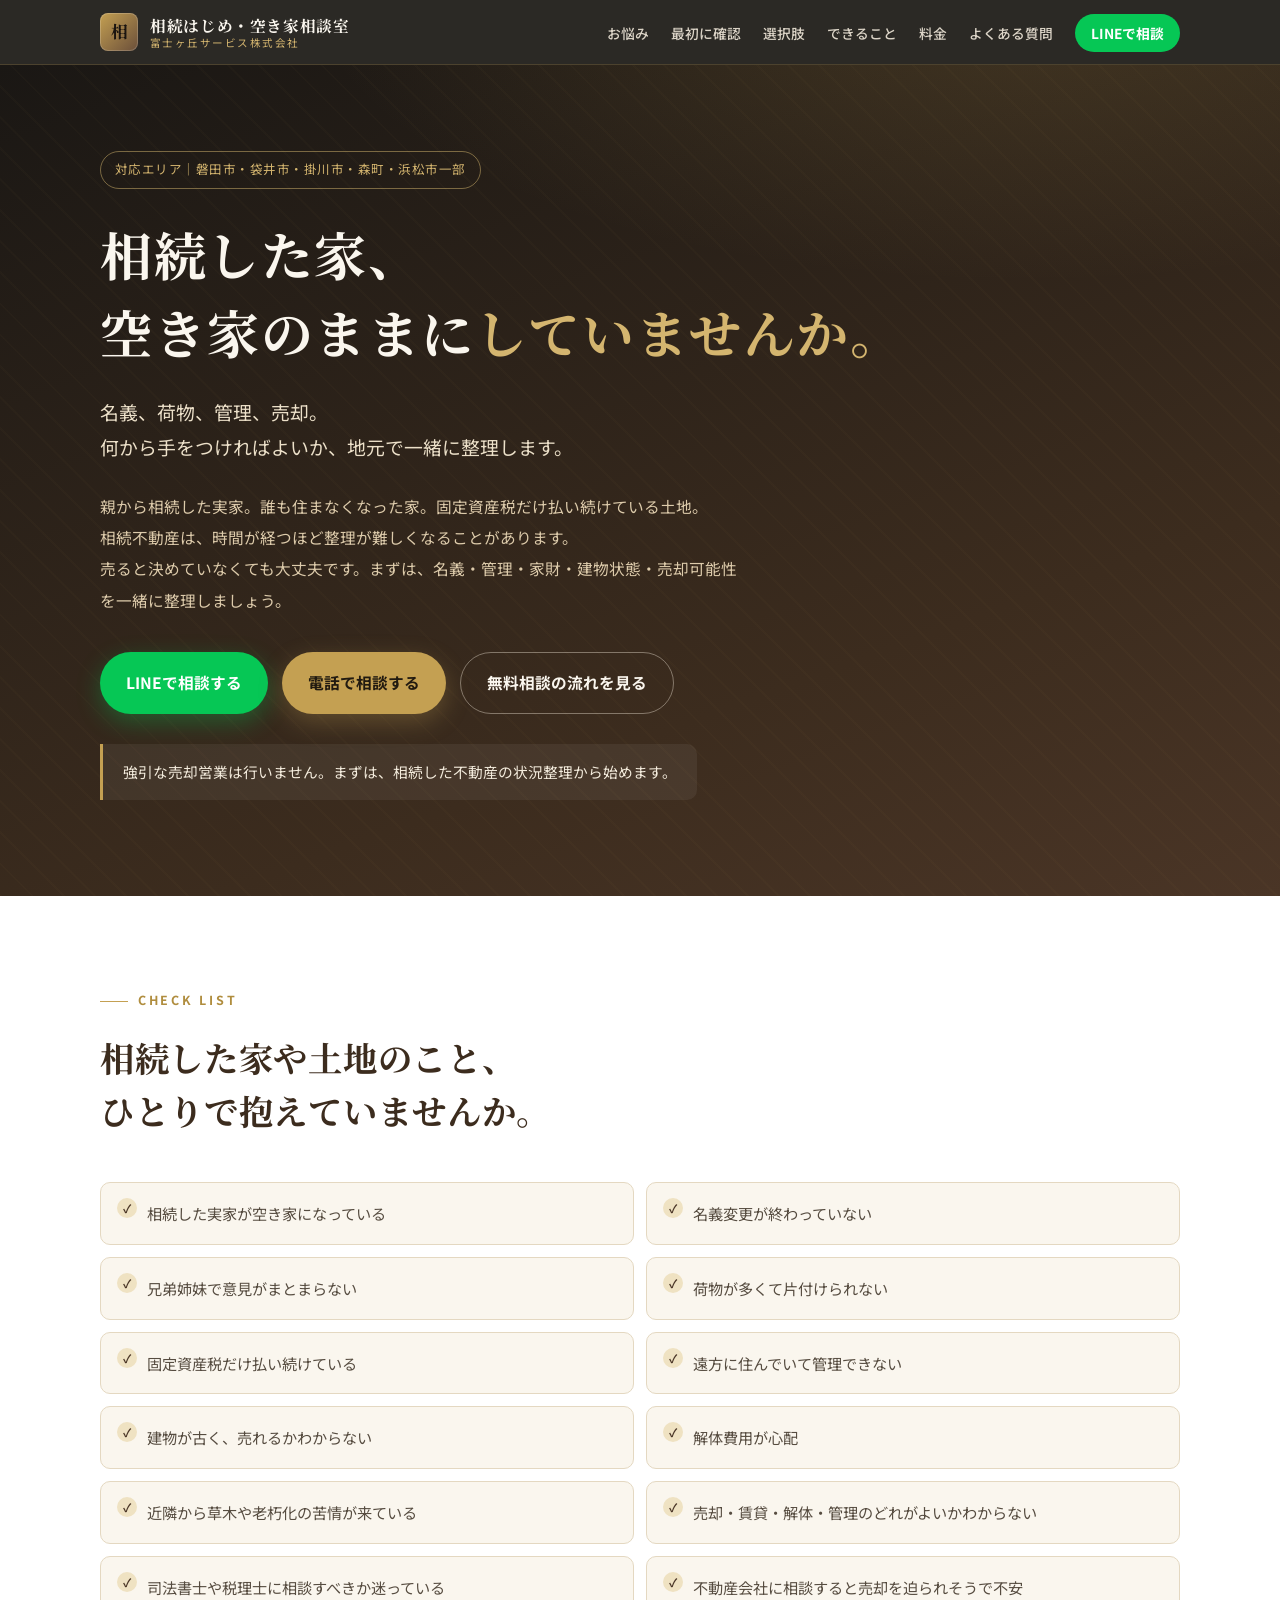
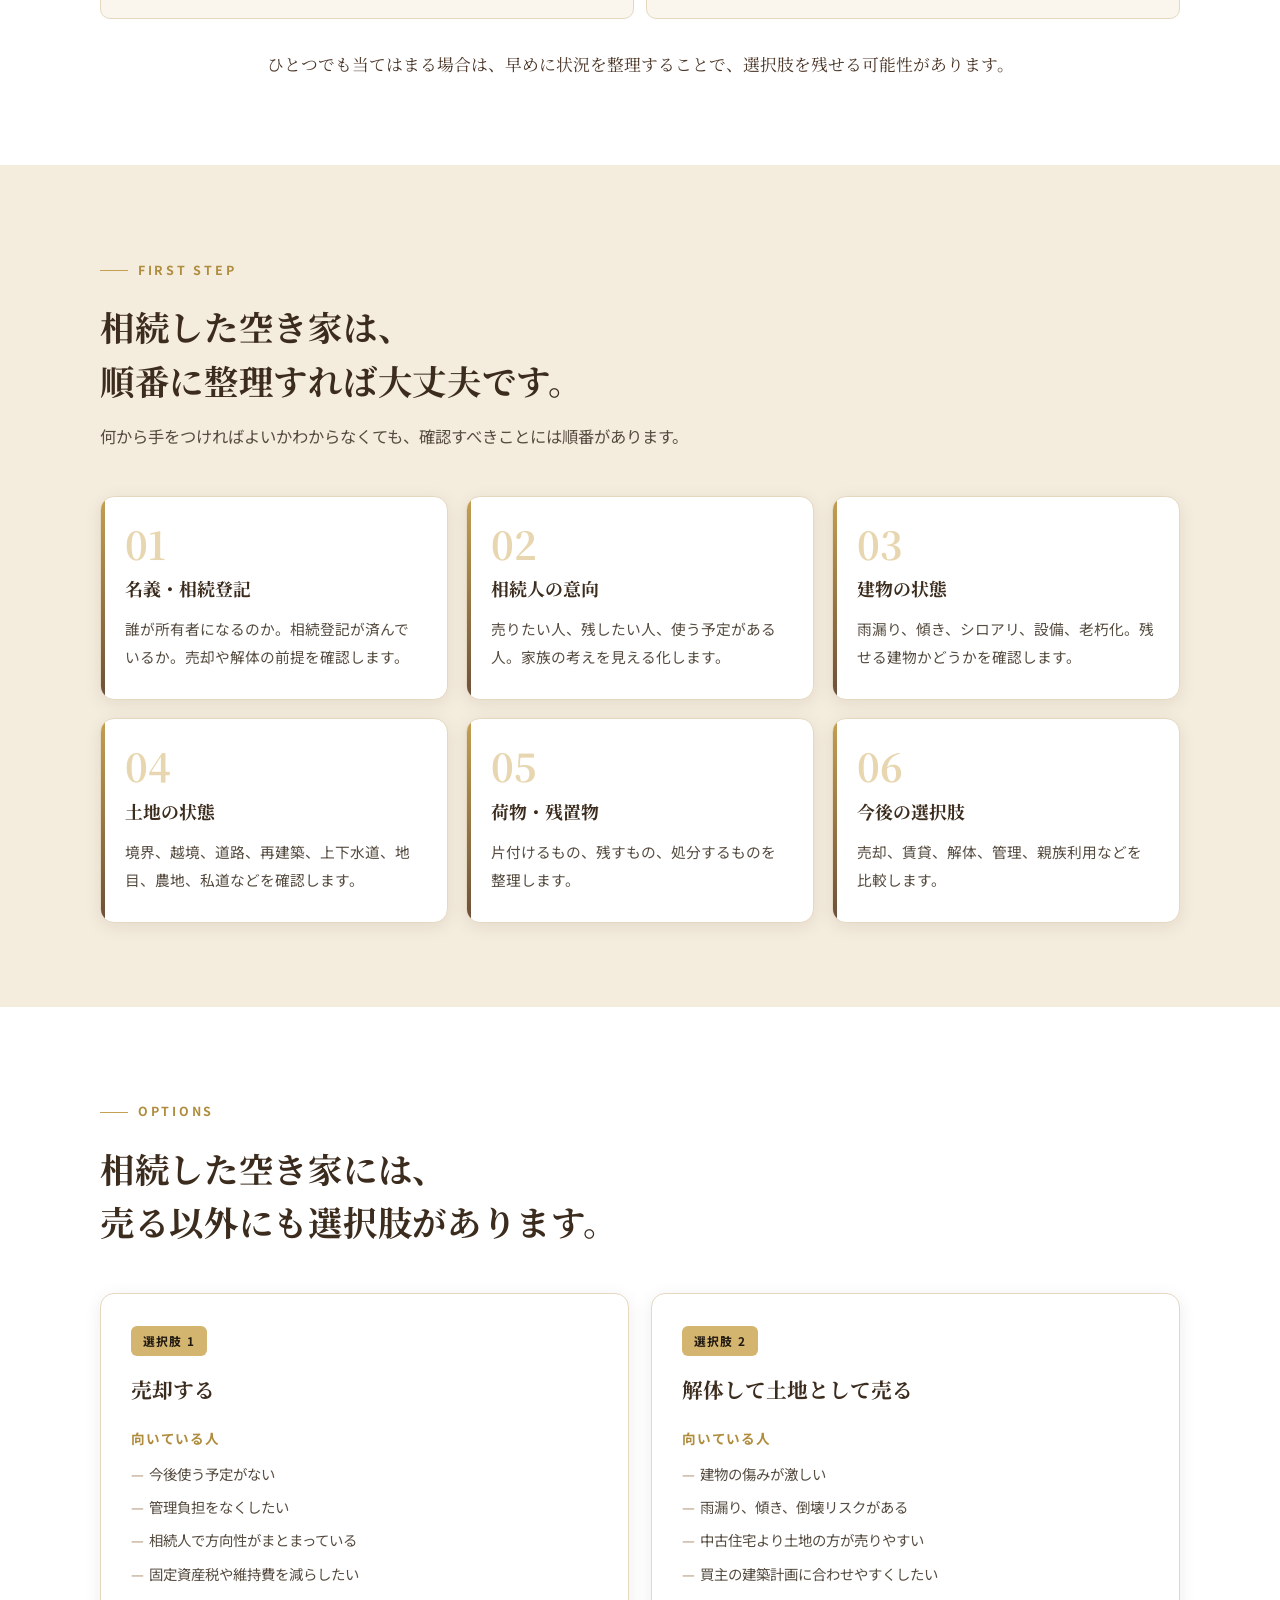
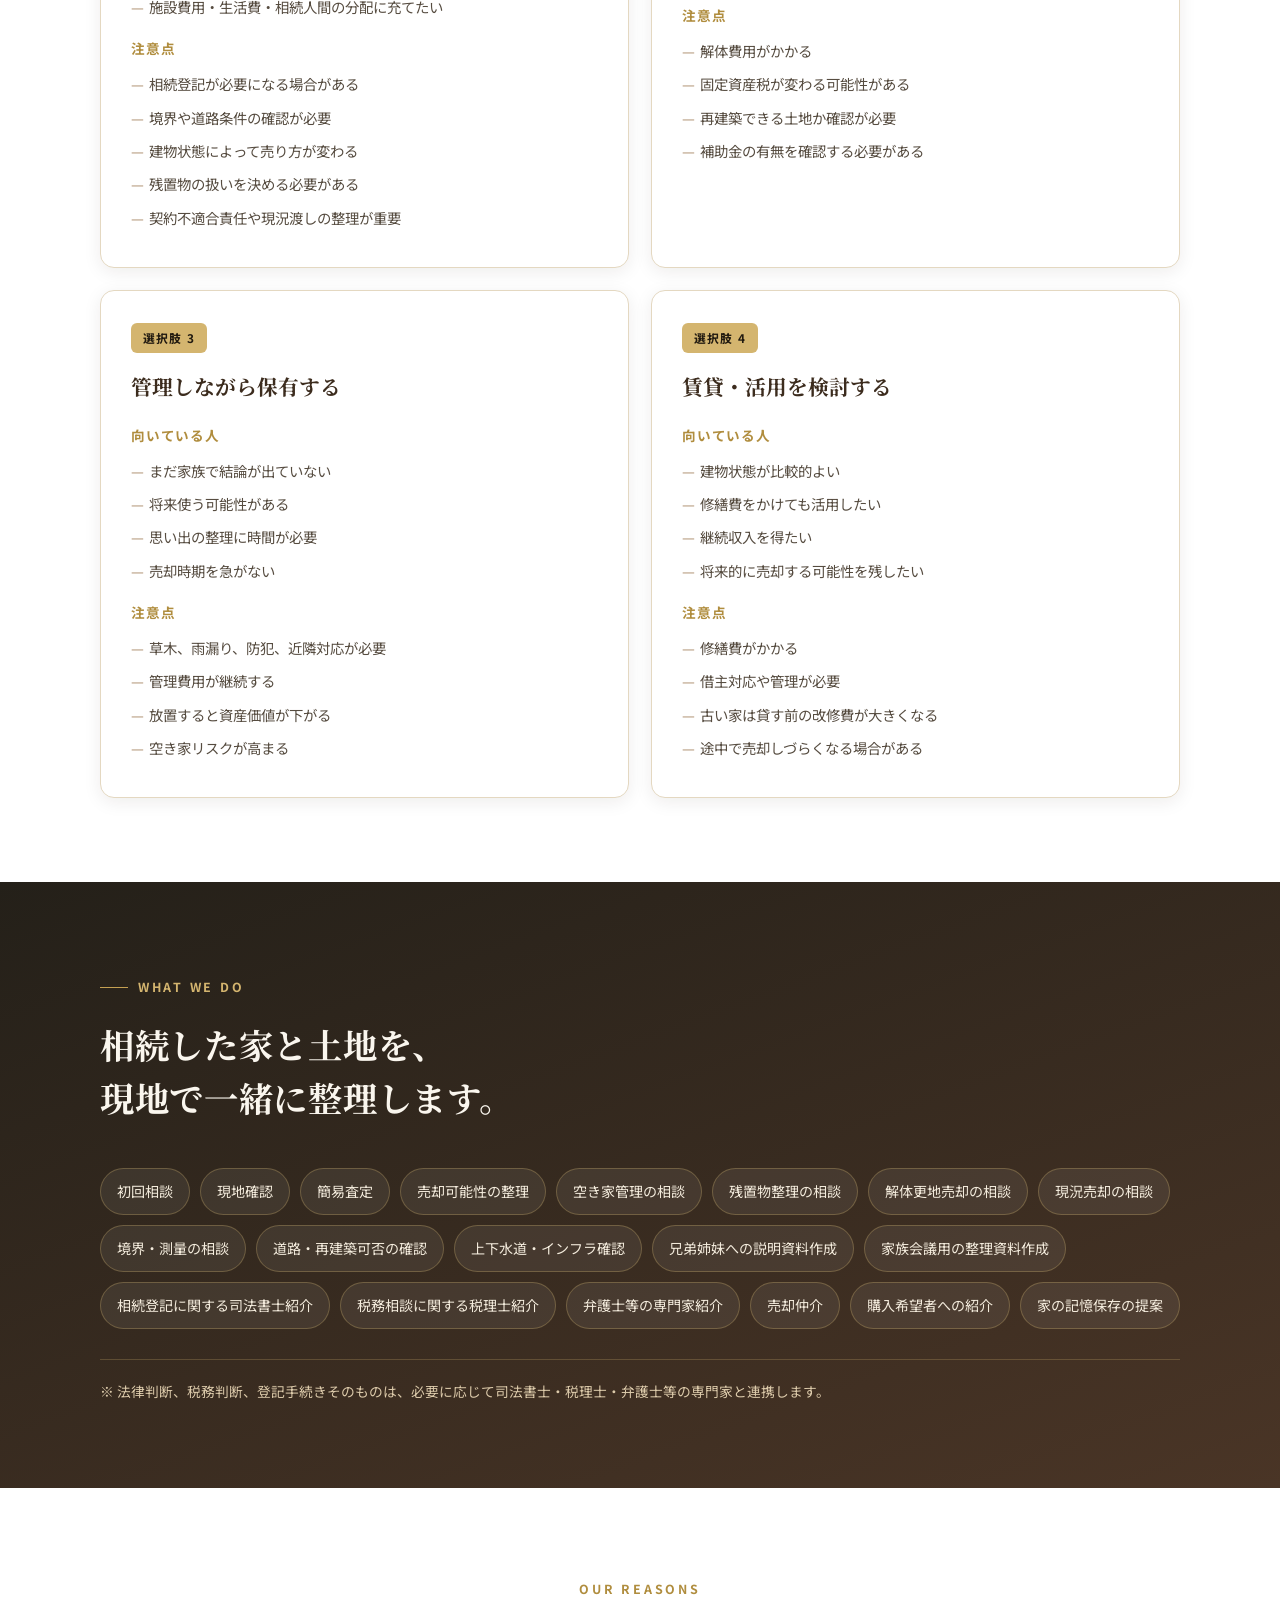
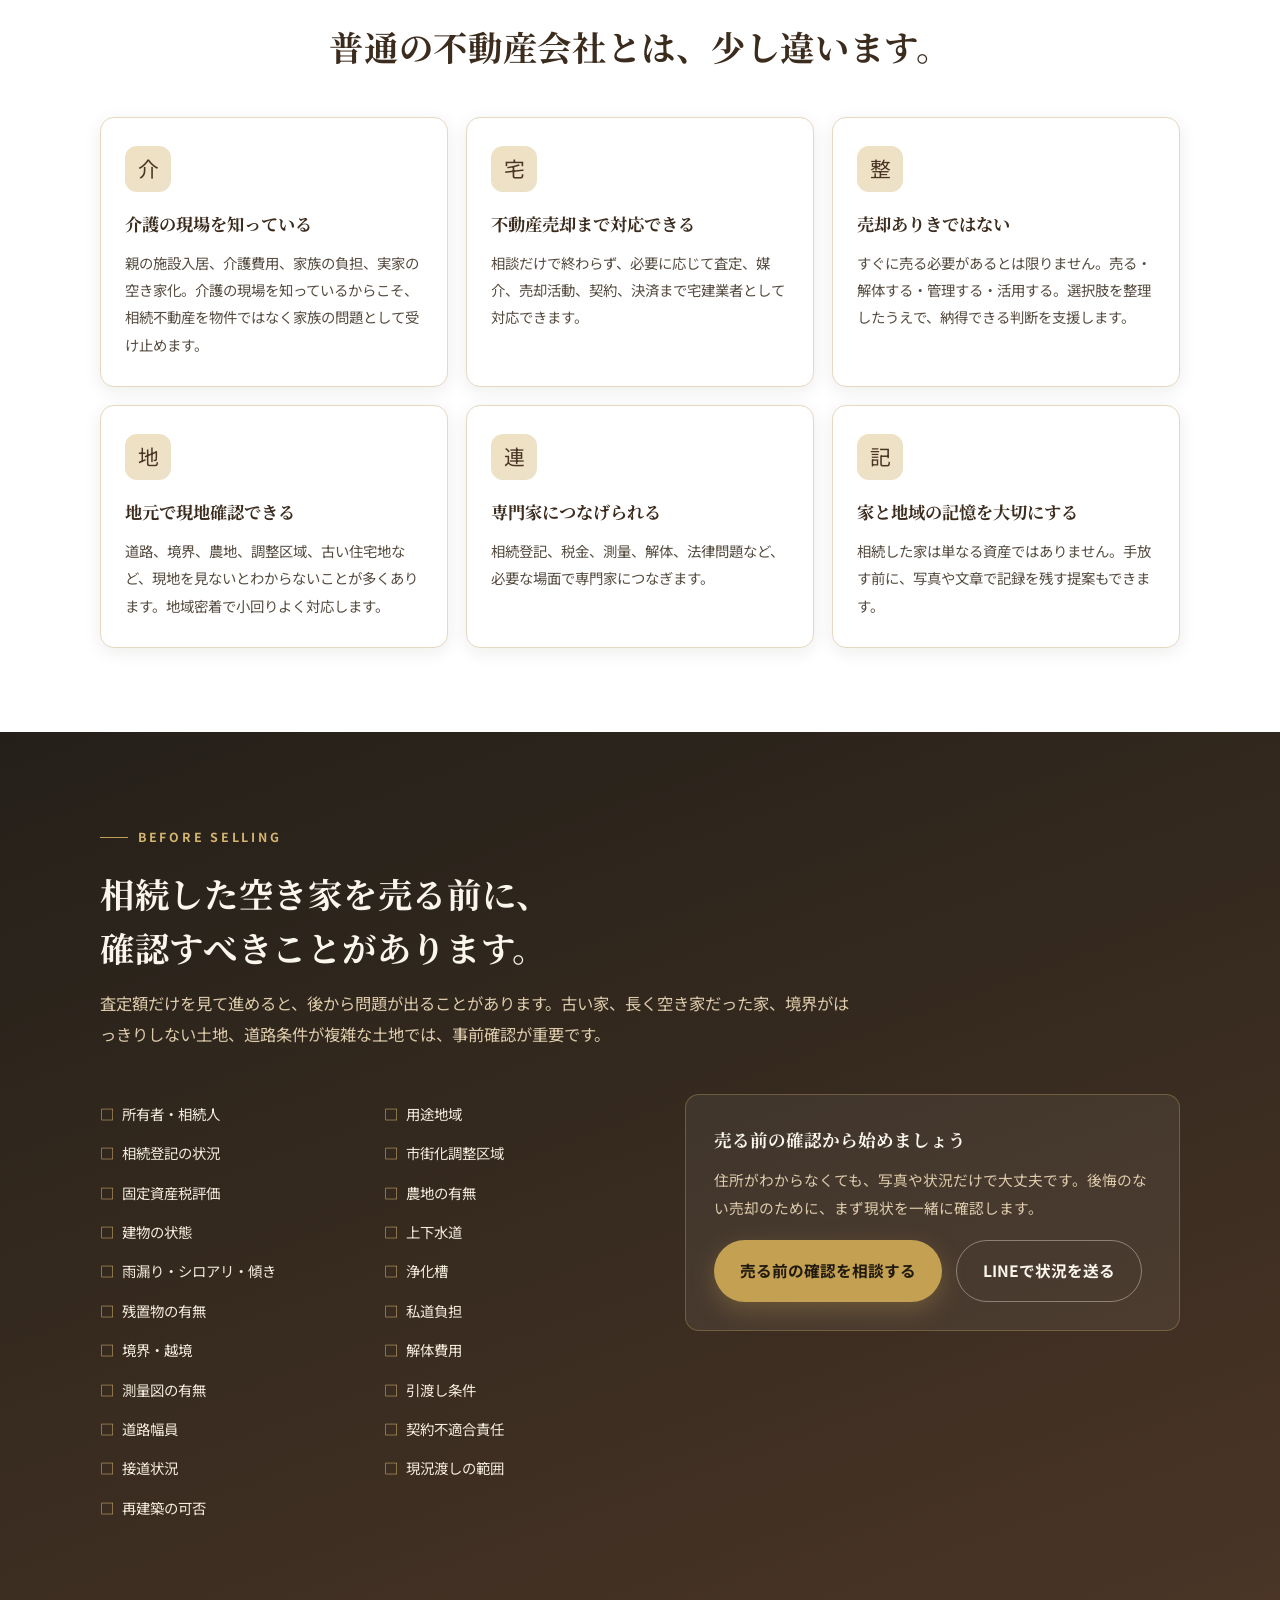
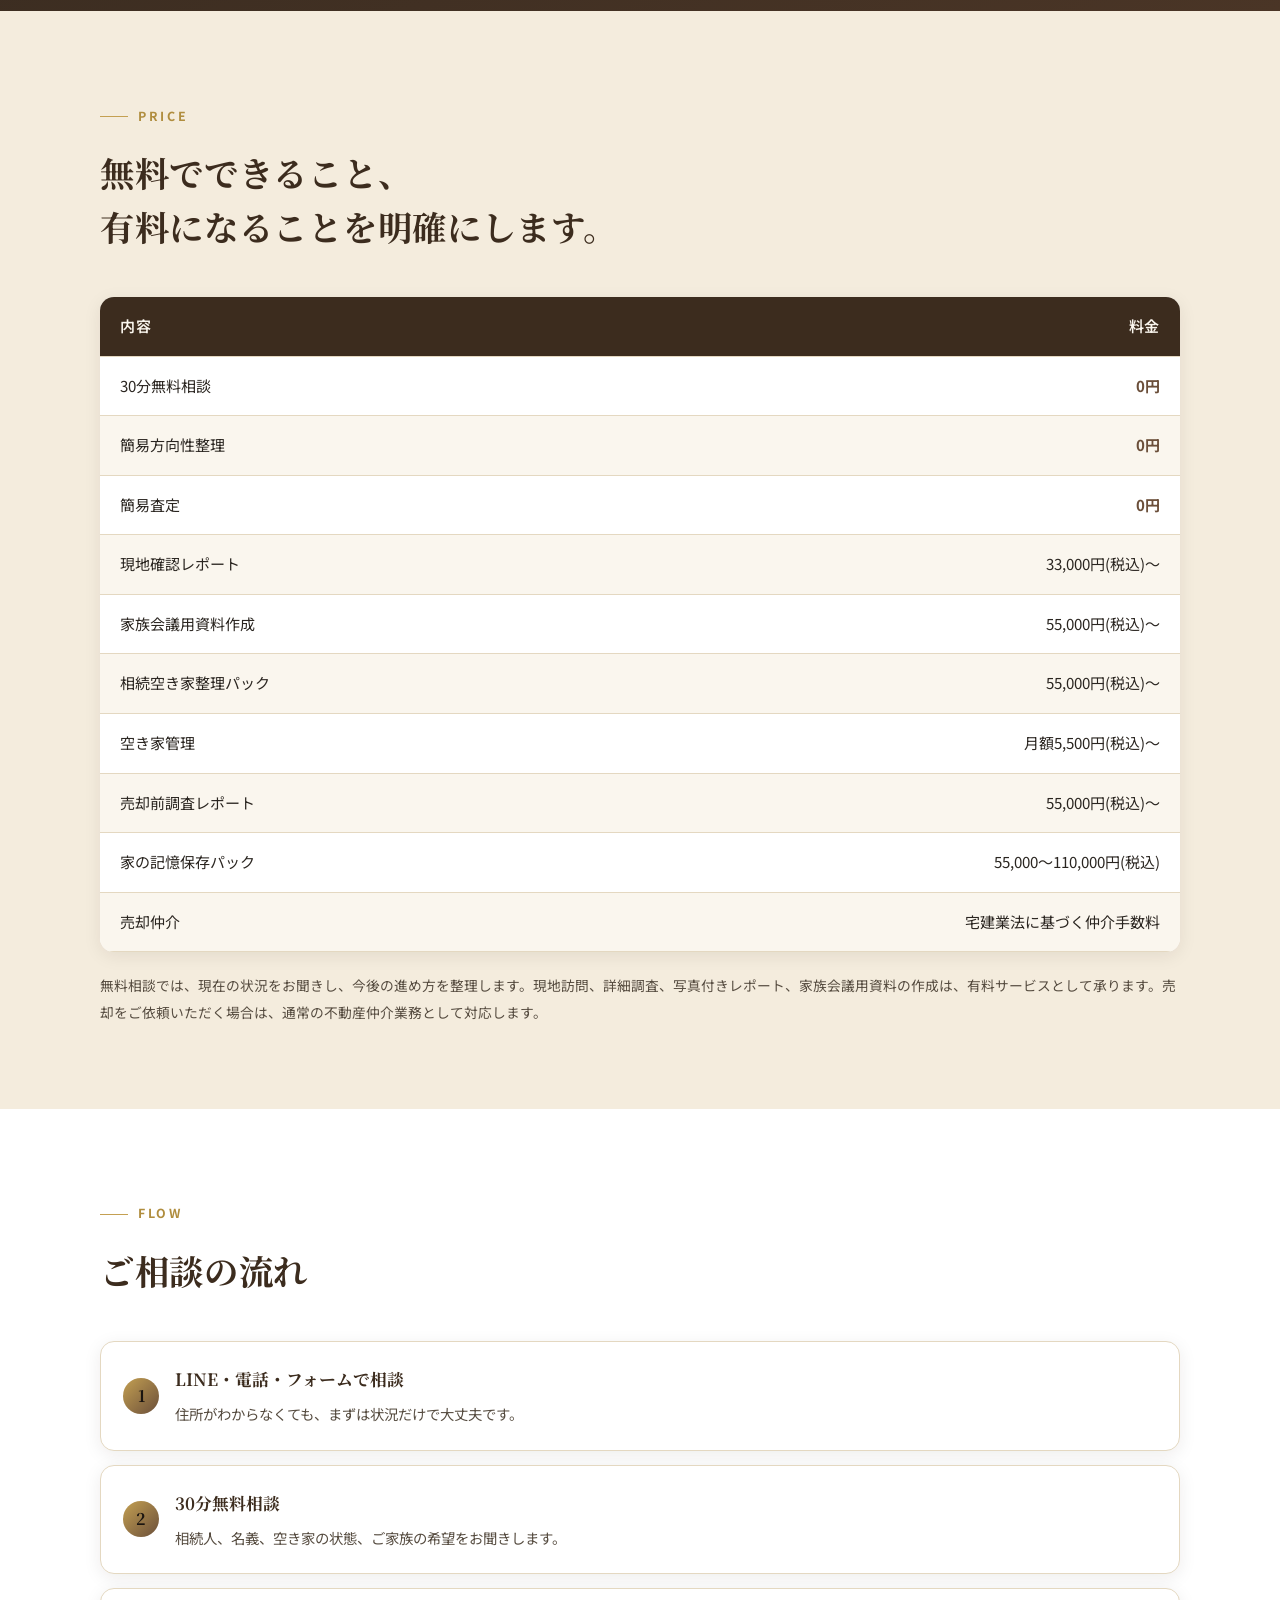
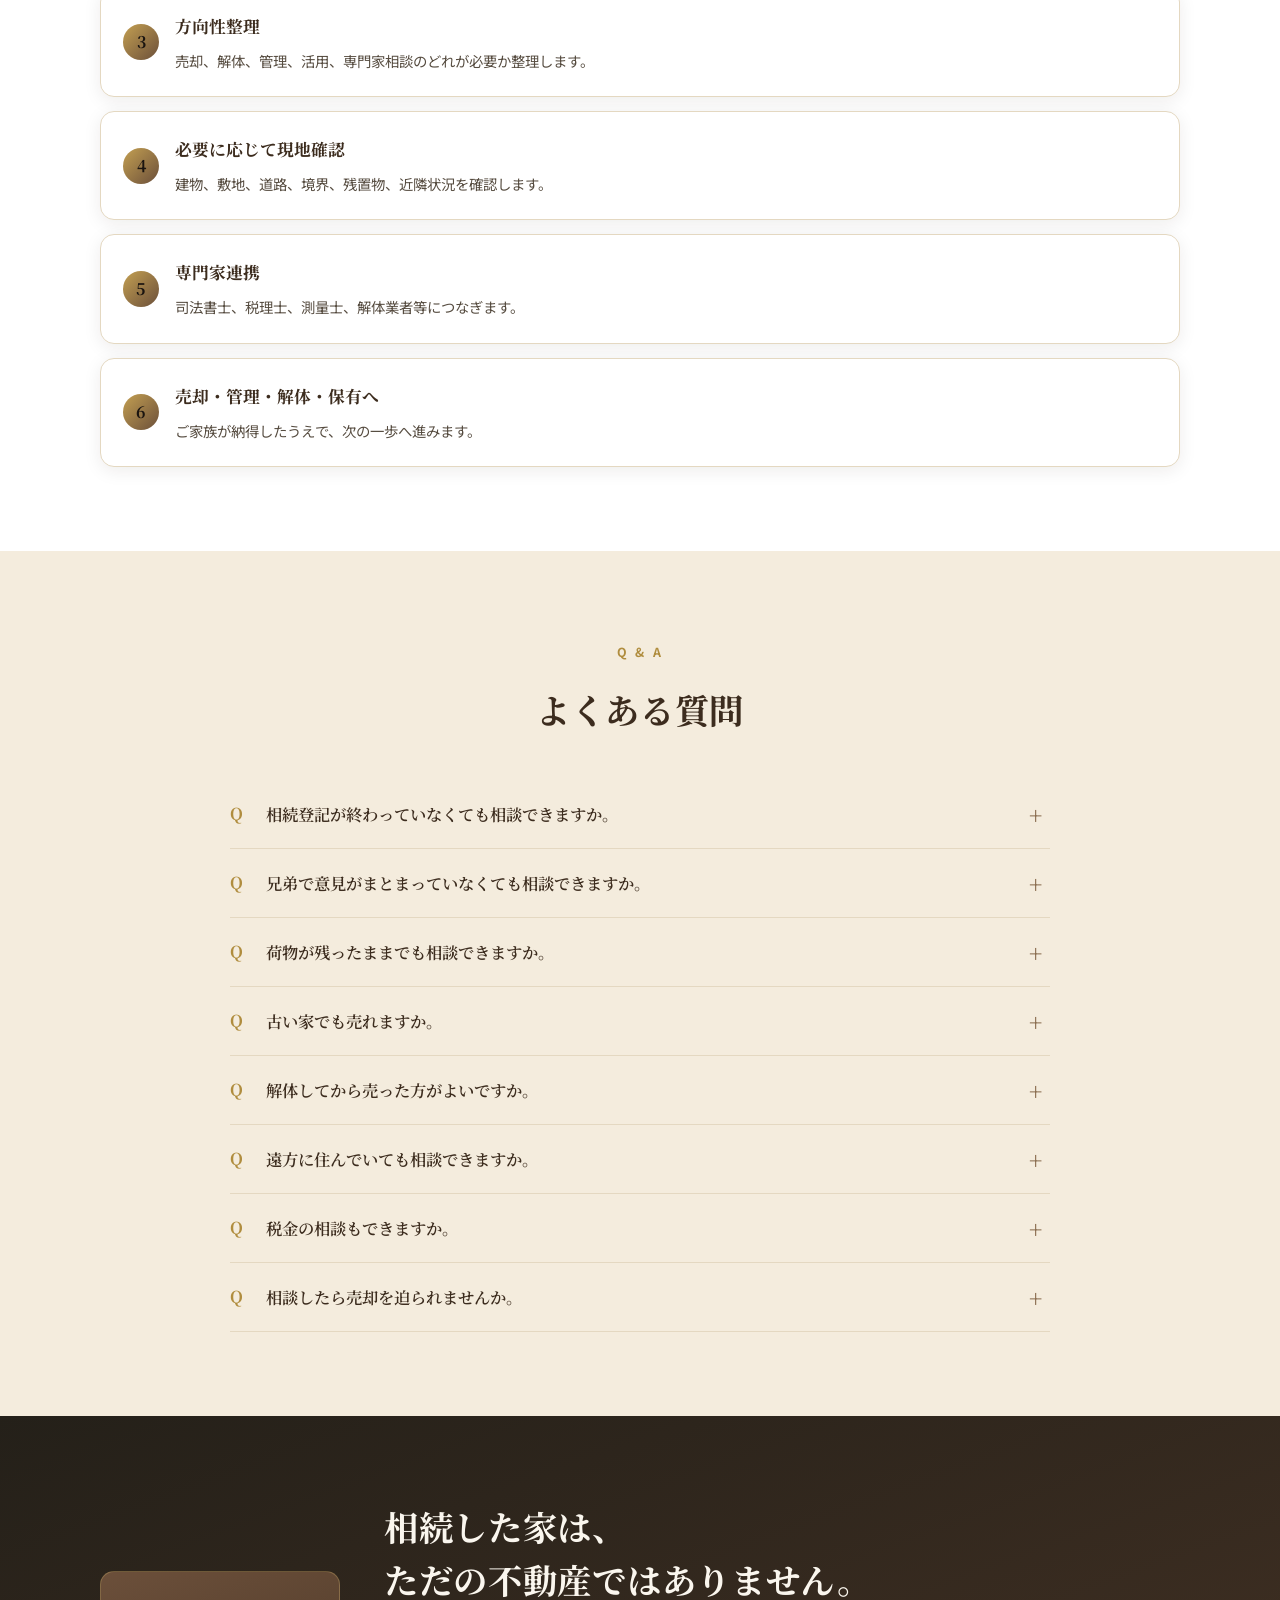
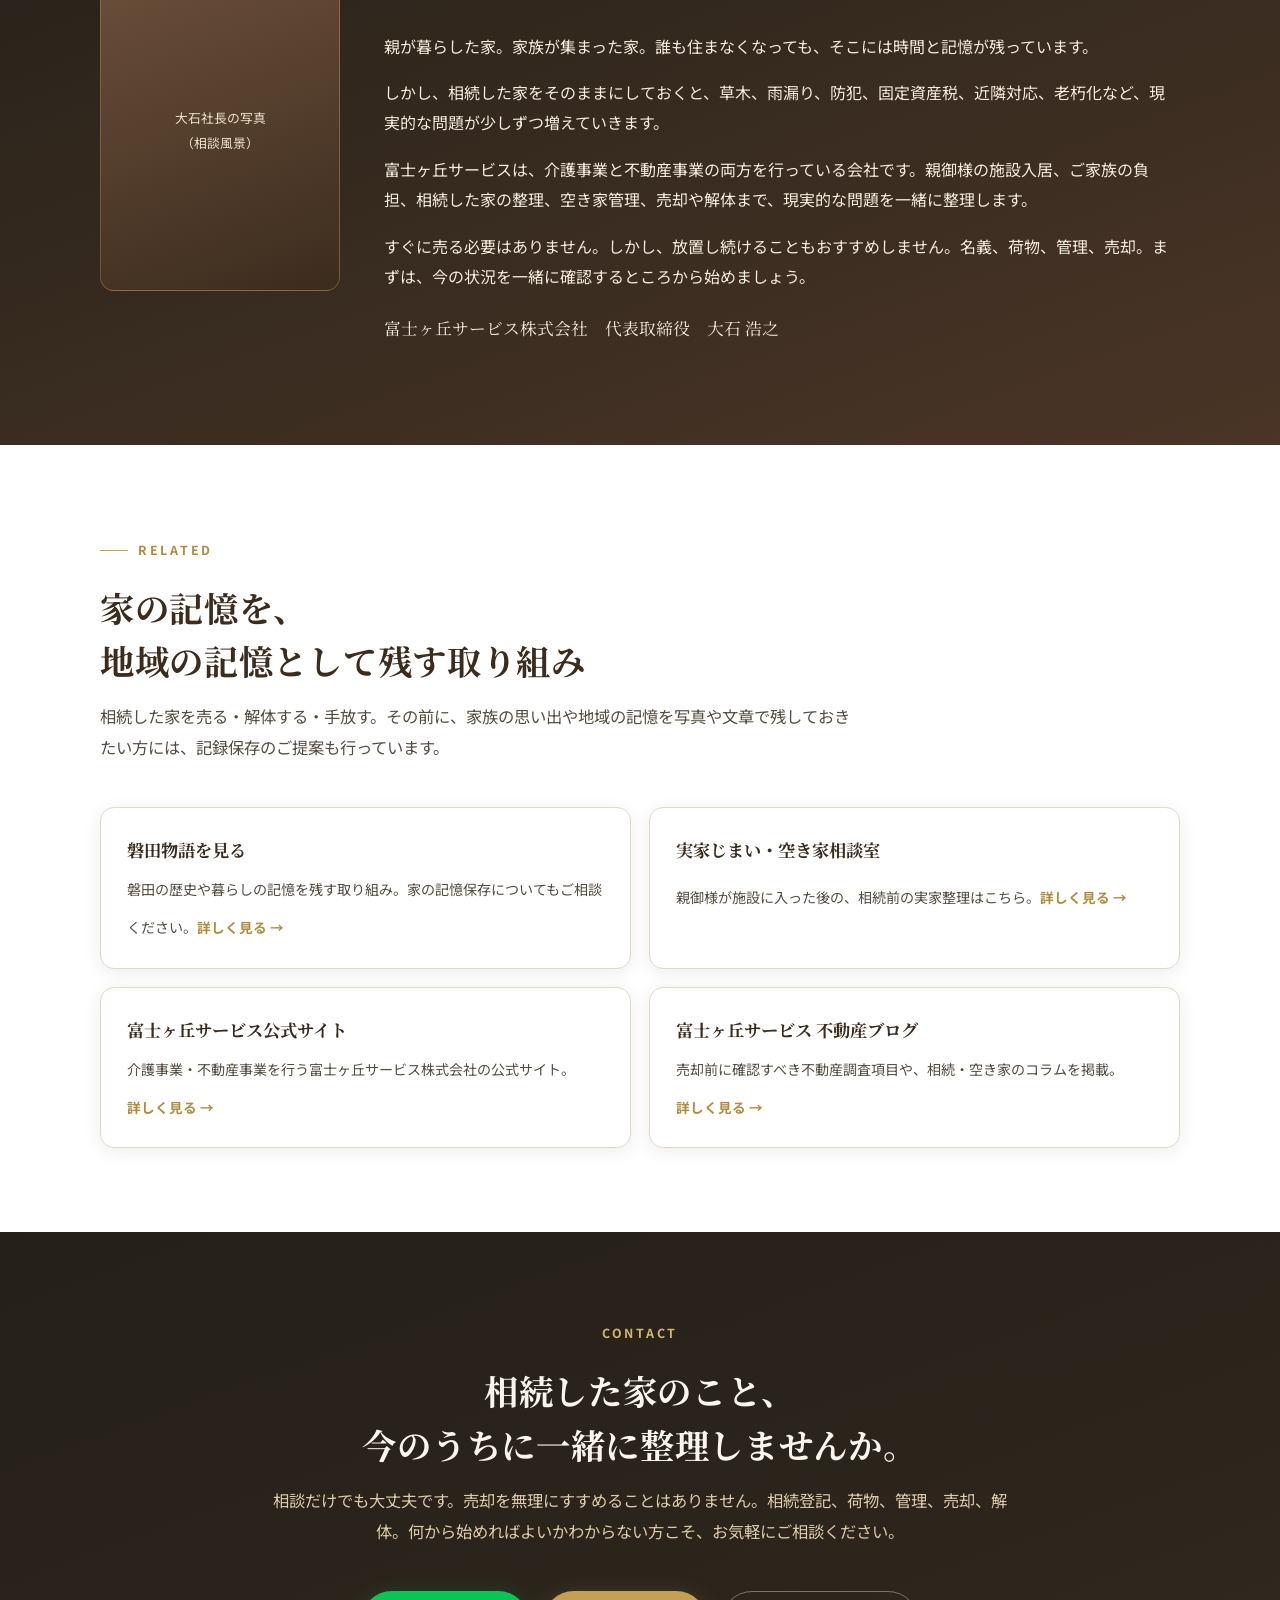
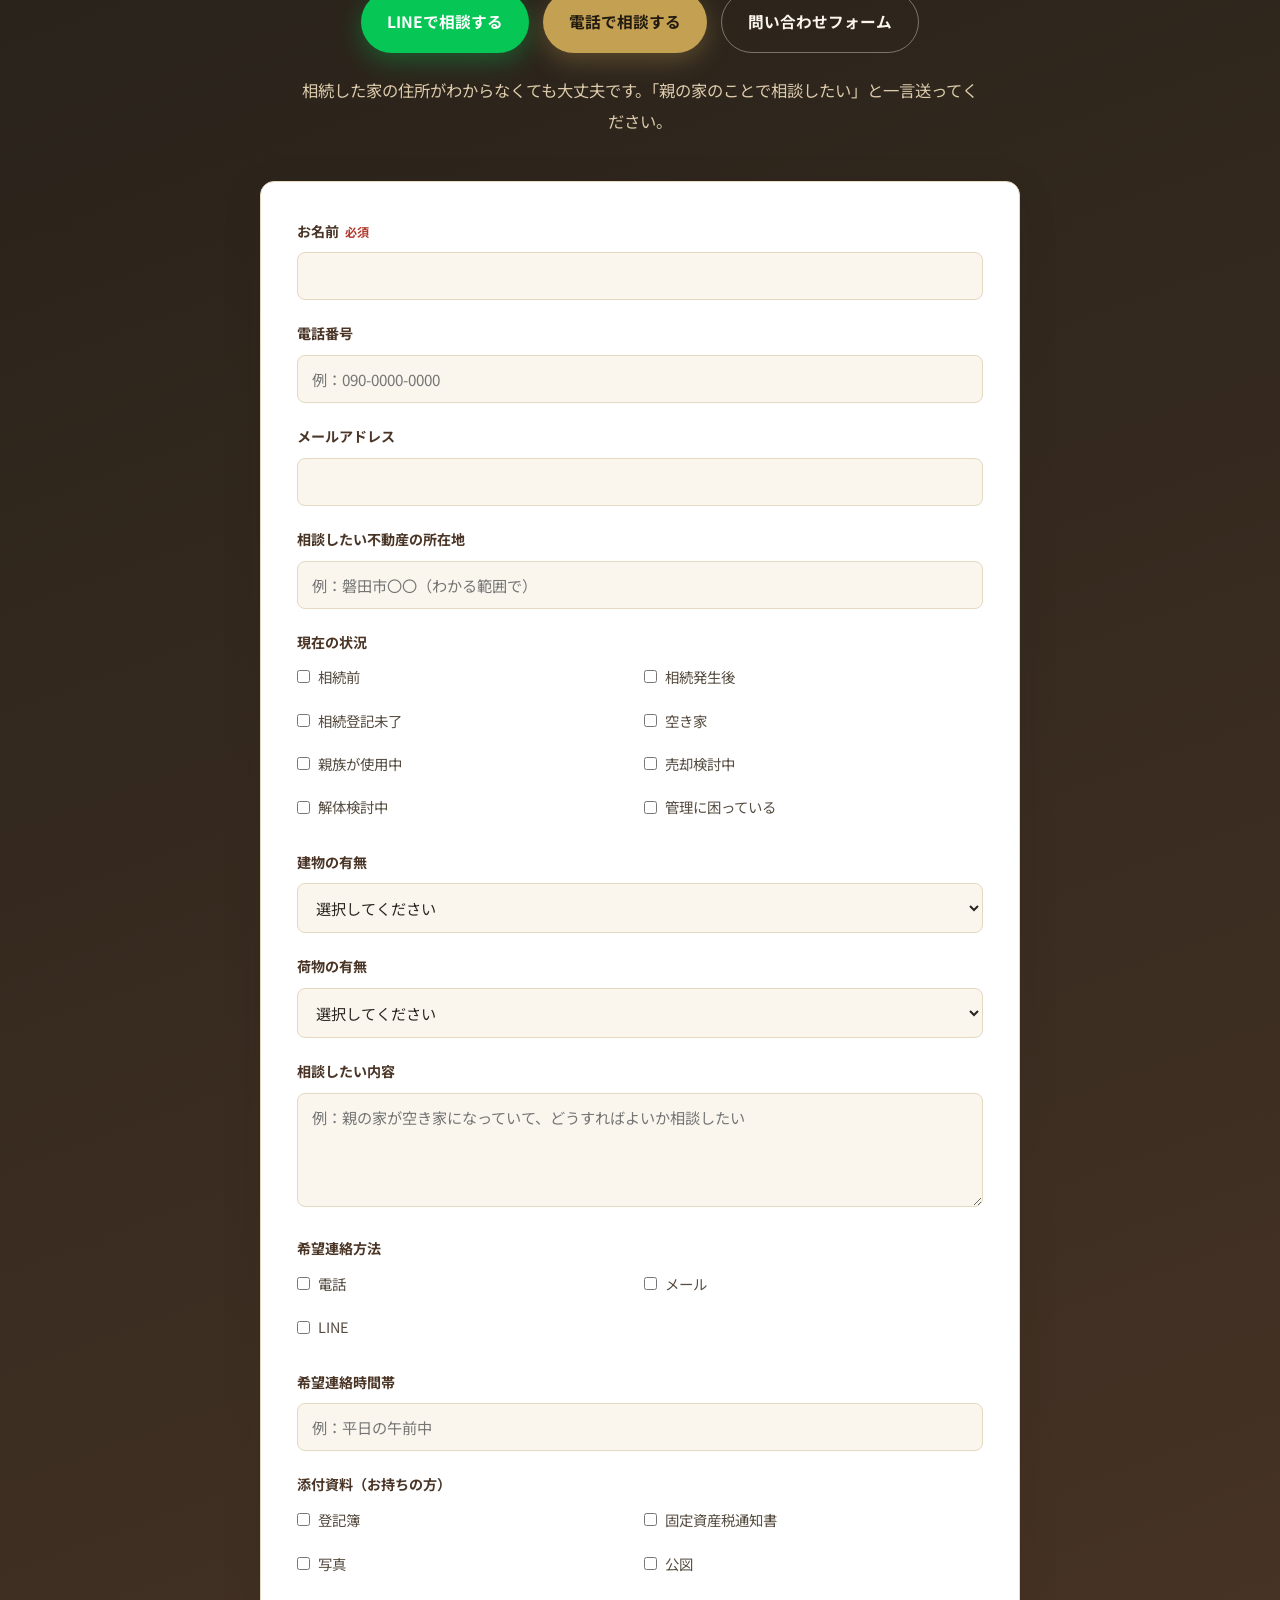
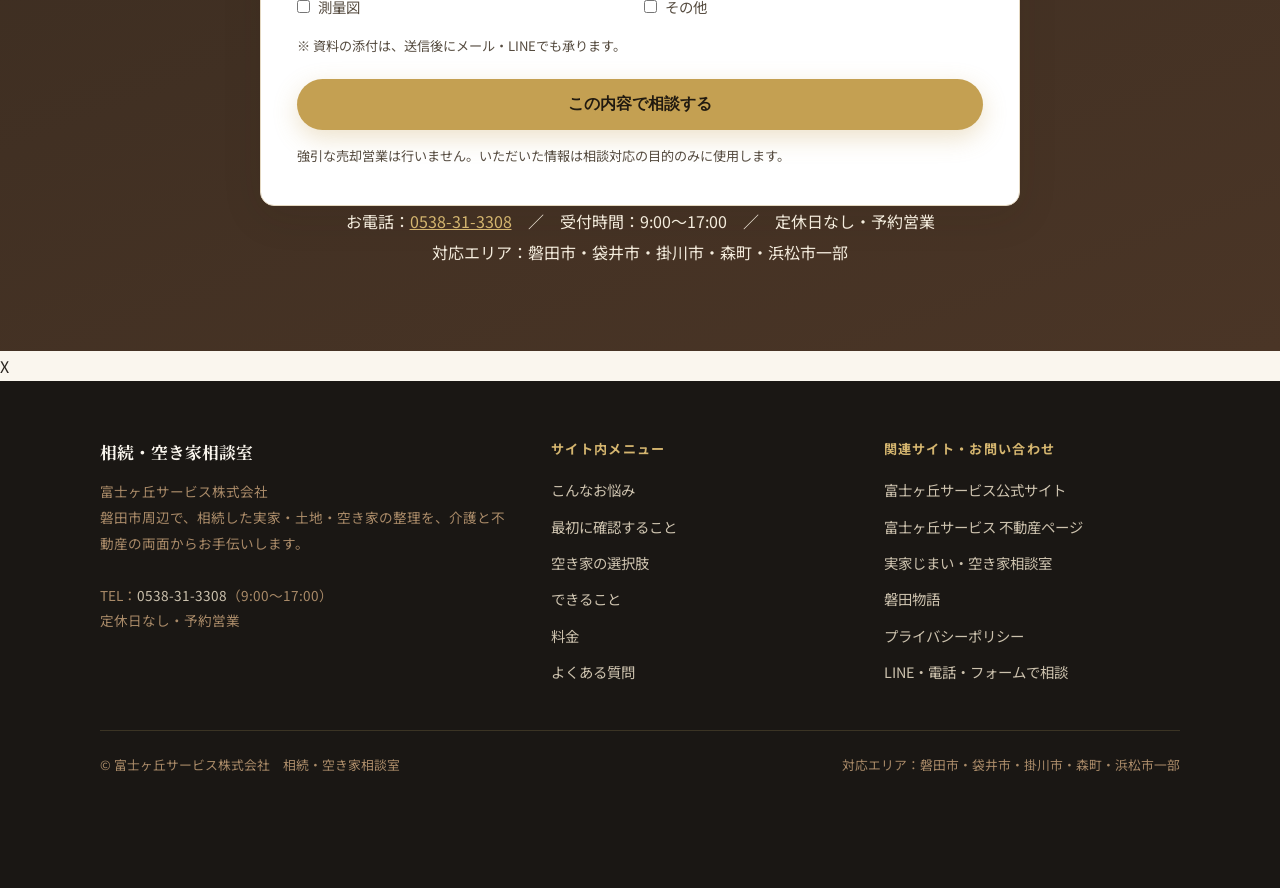
==== commit e6936378: "Update index.html" ====
--- a/index.html
+++ b/index.html
@@ -9,7 +9,7 @@
 <link rel="icon" type="image/png" sizes="16x16" href="icon-16.png">
 <link rel="apple-touch-icon" href="apple-touch-icon.png">
 <meta name="theme-color" content="#3c2c1e">
-<title>磐田市の相続・空き家相談｜相続した実家・土地の売却・管理｜富士ヶ丘サービス</title>
+<title>磐田市の相続はじめ・空き家相談｜相続した実家・土地の売却・管理｜富士ヶ丘サービス</title>
 <meta name="description" content="磐田市・袋井市・掛川市周辺で相続した実家・土地・空き家にお悩みの方へ。相続登記、名義、管理、残置物、解体、売却まで、介護と不動産の両面から富士ヶ丘サービスが整理をお手伝いします。強引な売却営業は行いません。">
 <meta name="keywords" content="磐田市 相続 空き家,磐田市 相続不動産 売却,磐田市 空き家 相続,磐田市 実家 相続 売却,袋井市 相続 空き家,掛川市 相続不動産,相続した家 売却 相談,相続登記 空き家 売却">
 <meta property="og:title" content="磐田市の相続・空き家相談｜富士ヶ丘サービス">
@@ -31,7 +31,7 @@
 {
   "@context": "https://schema.org",
   "@type": "RealEstateAgent",
-  "name": "富士ヶ丘サービス株式会社 相続・空き家相談室",
+  "name": "富士ヶ丘サービス株式会社 相続はじめ・空き家相談室",
   "url": "https://iwata-monogatari.github.io/fujigaoka-souzoku-soudan/",
   "image": "https://iwata-monogatari.github.io/fujigaoka-souzoku-soudan/og-image.png",
   "telephone": "+81-538-31-3308",
@@ -77,7 +77,7 @@
     <a class="brand" href="#top">
       <span class="brand__mark">相</span>
       <span class="brand__txt">
-        <b>相続・空き家相談室</b>
+        <b>相続はじめ・空き家相談室</b>
         <span>富士ヶ丘サービス株式会社</span>
       </span>
     </a>
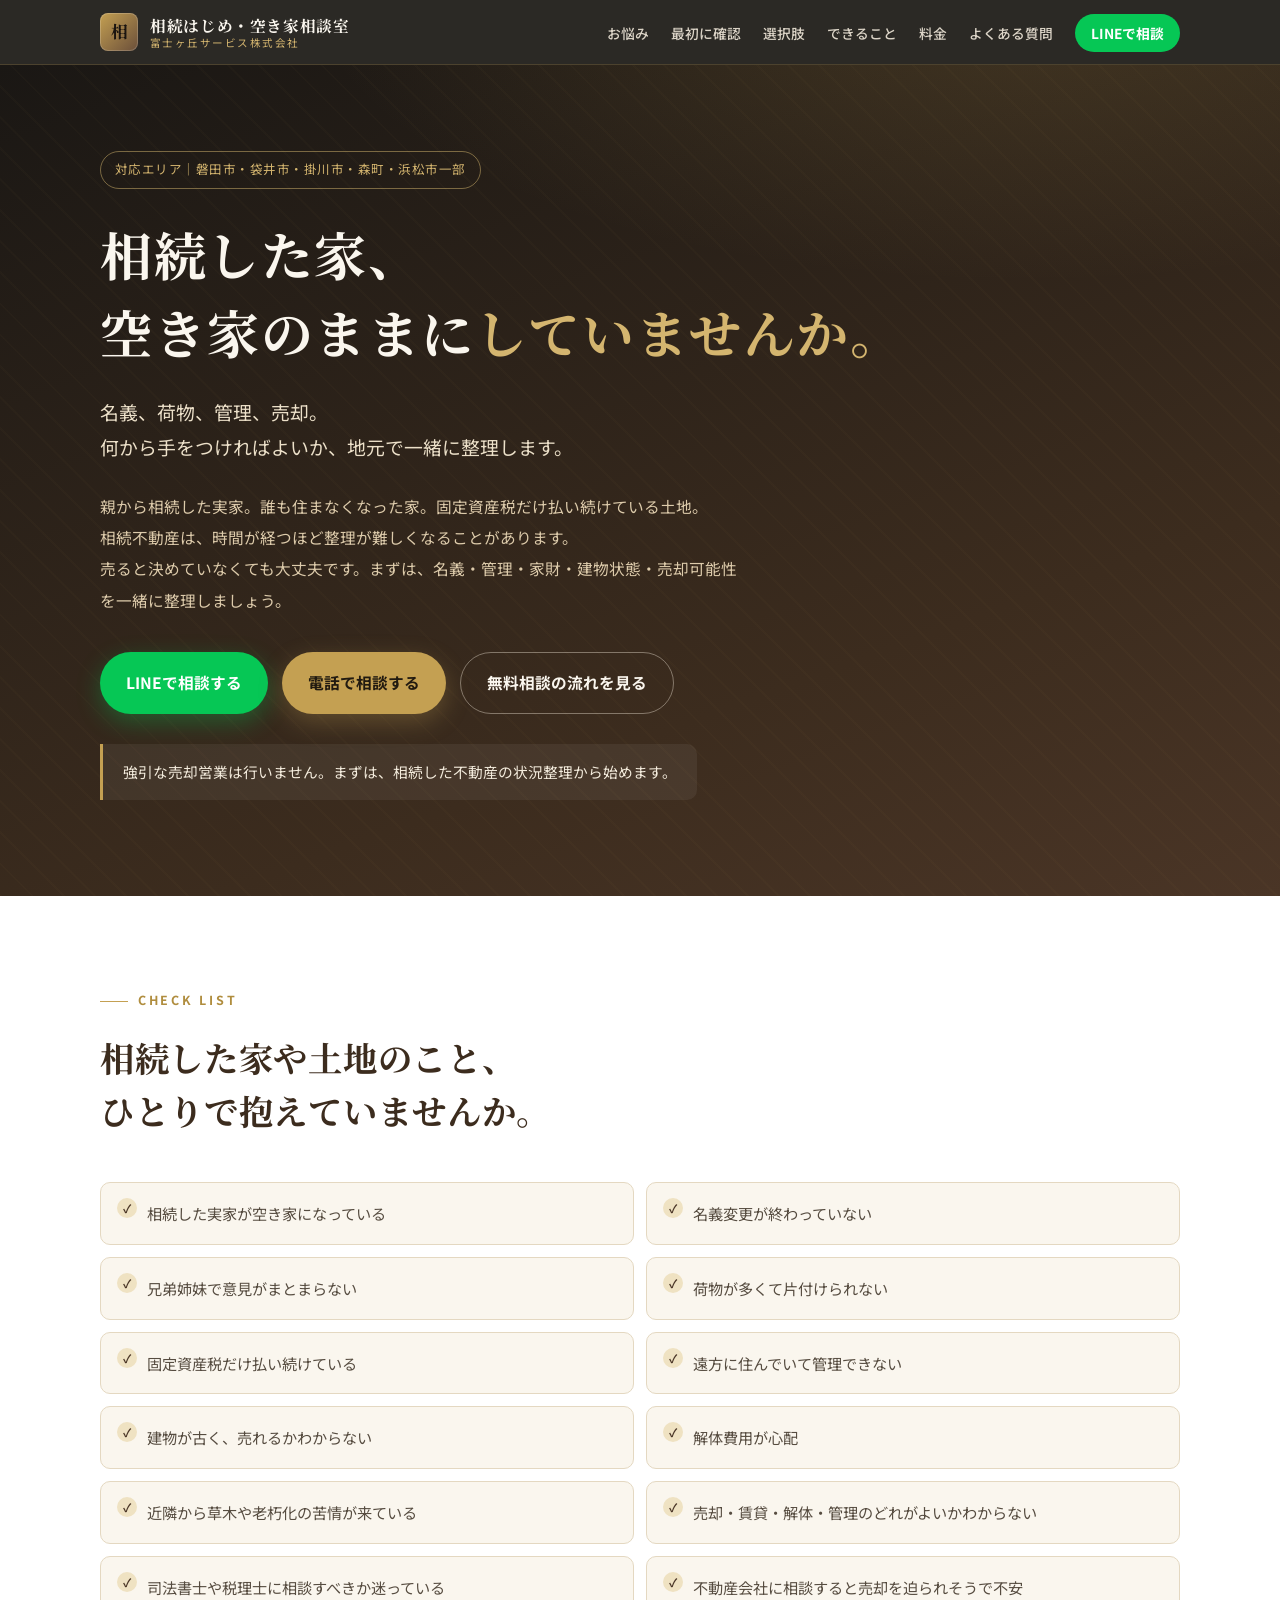
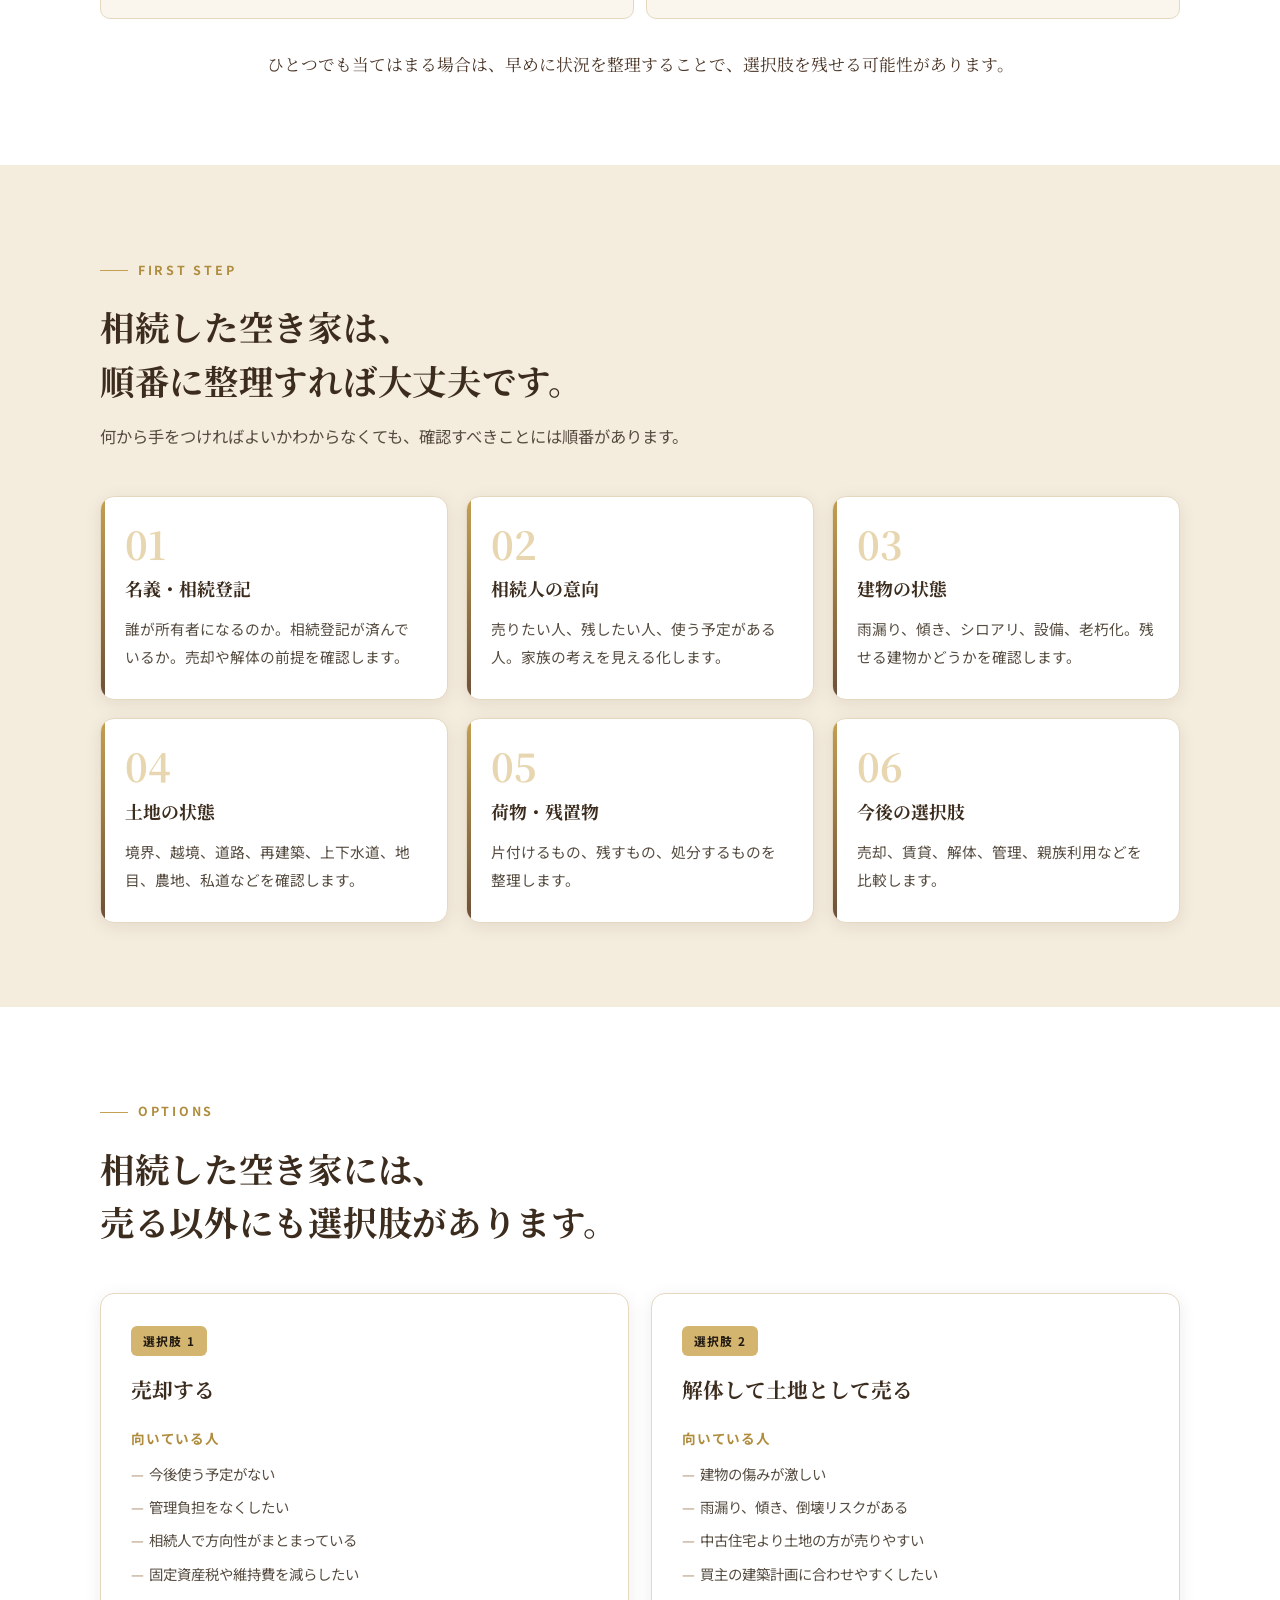
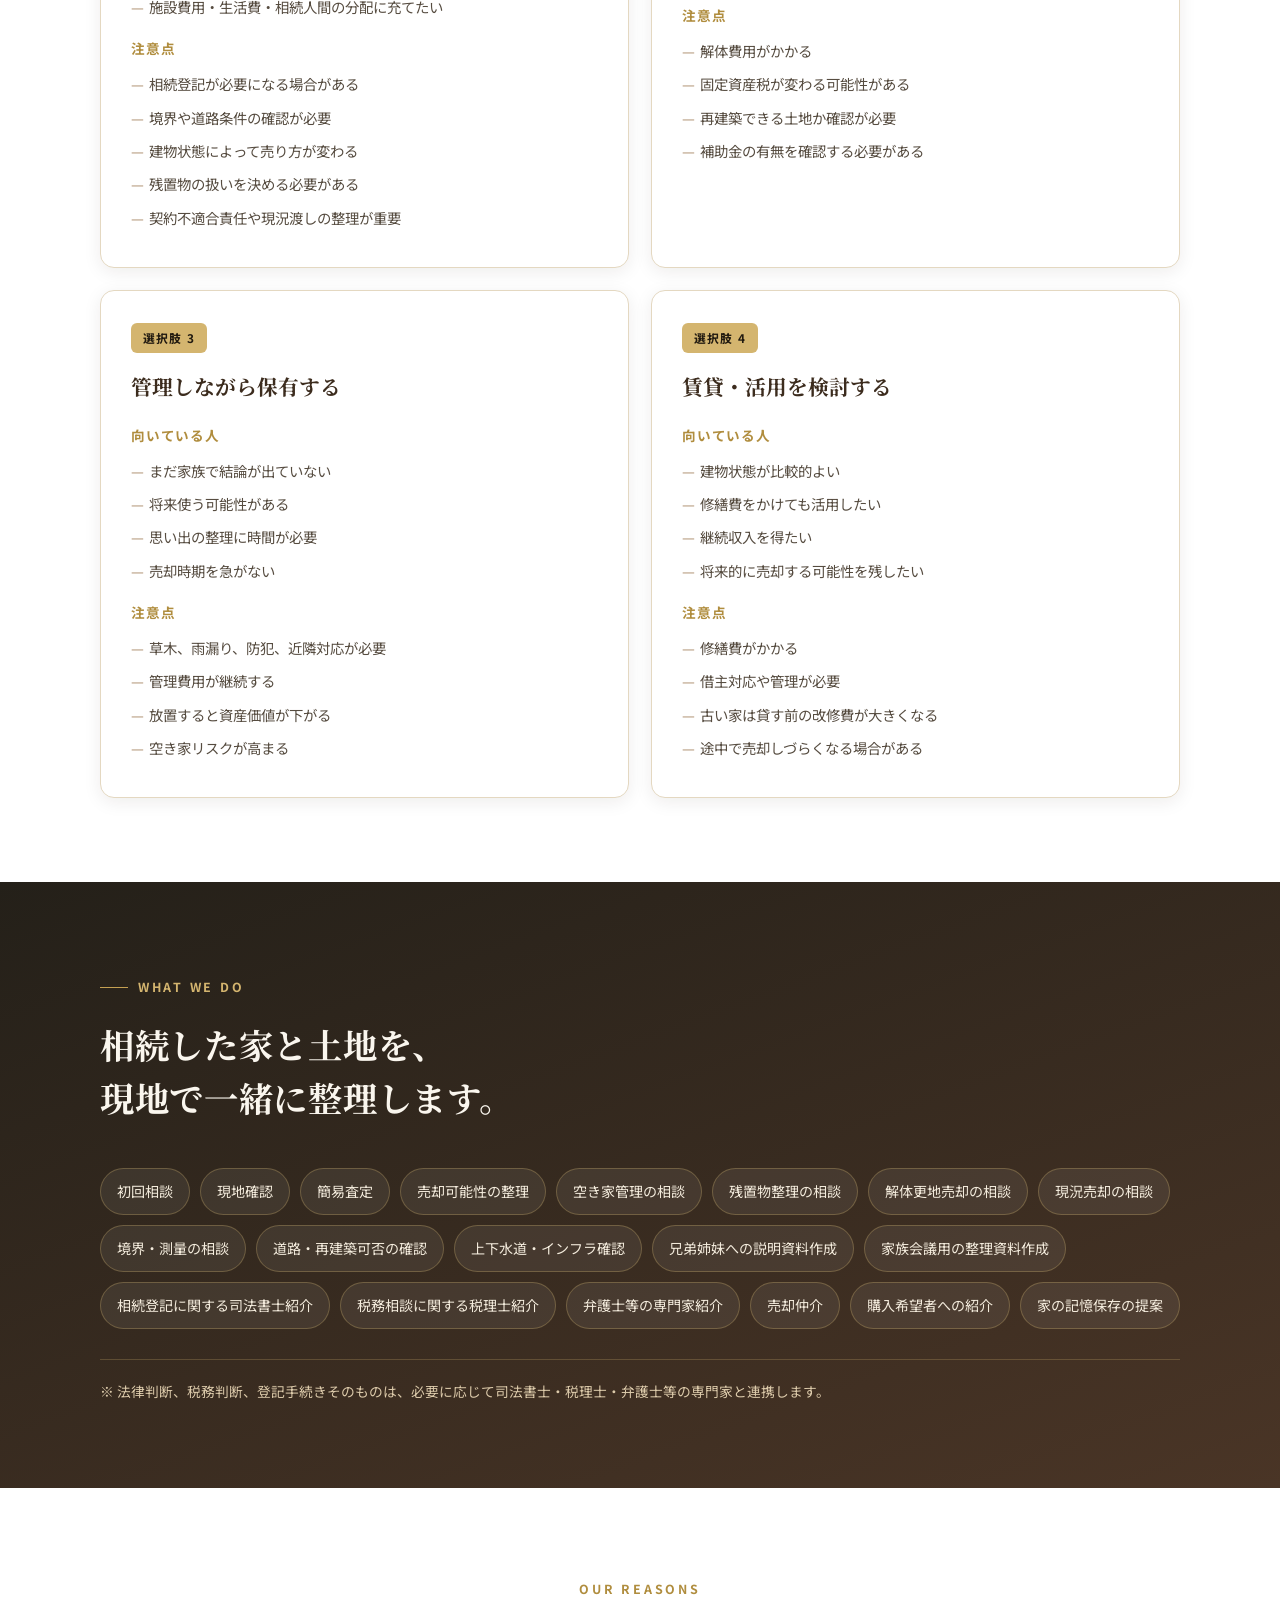
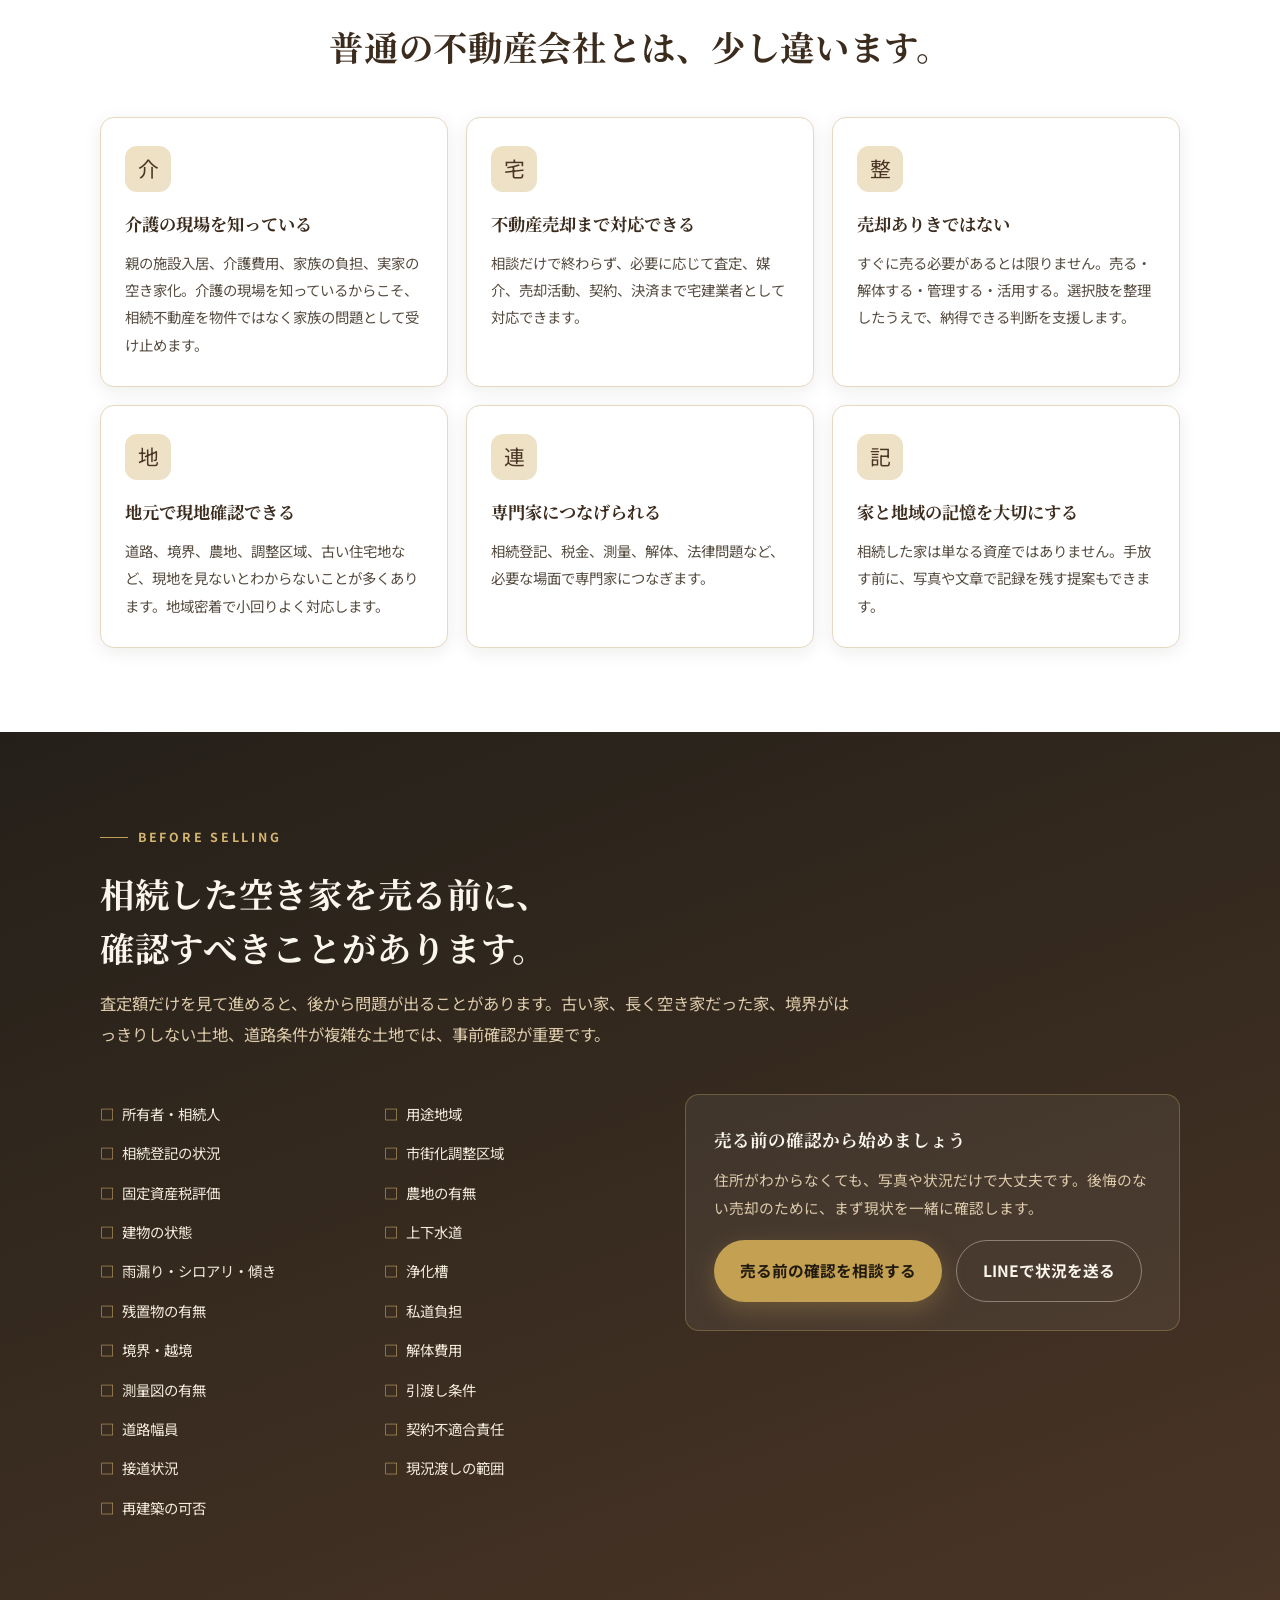
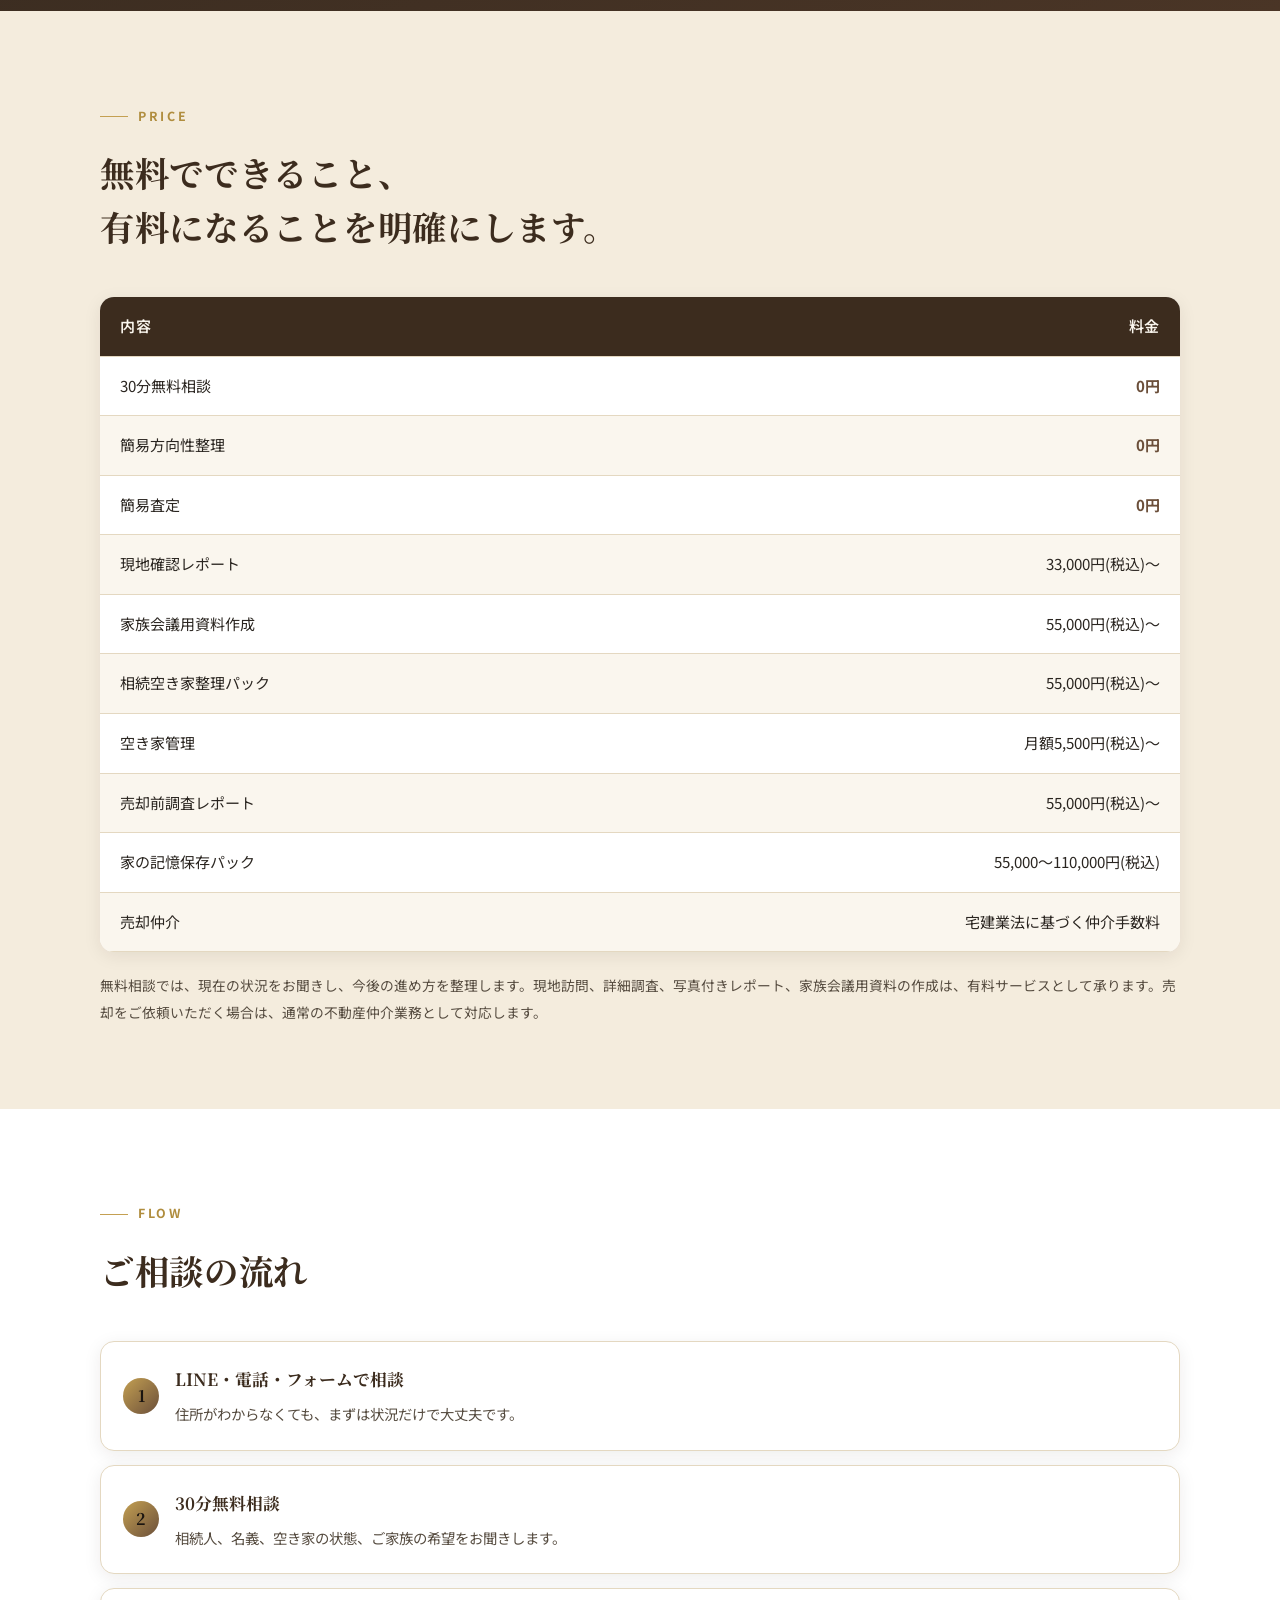
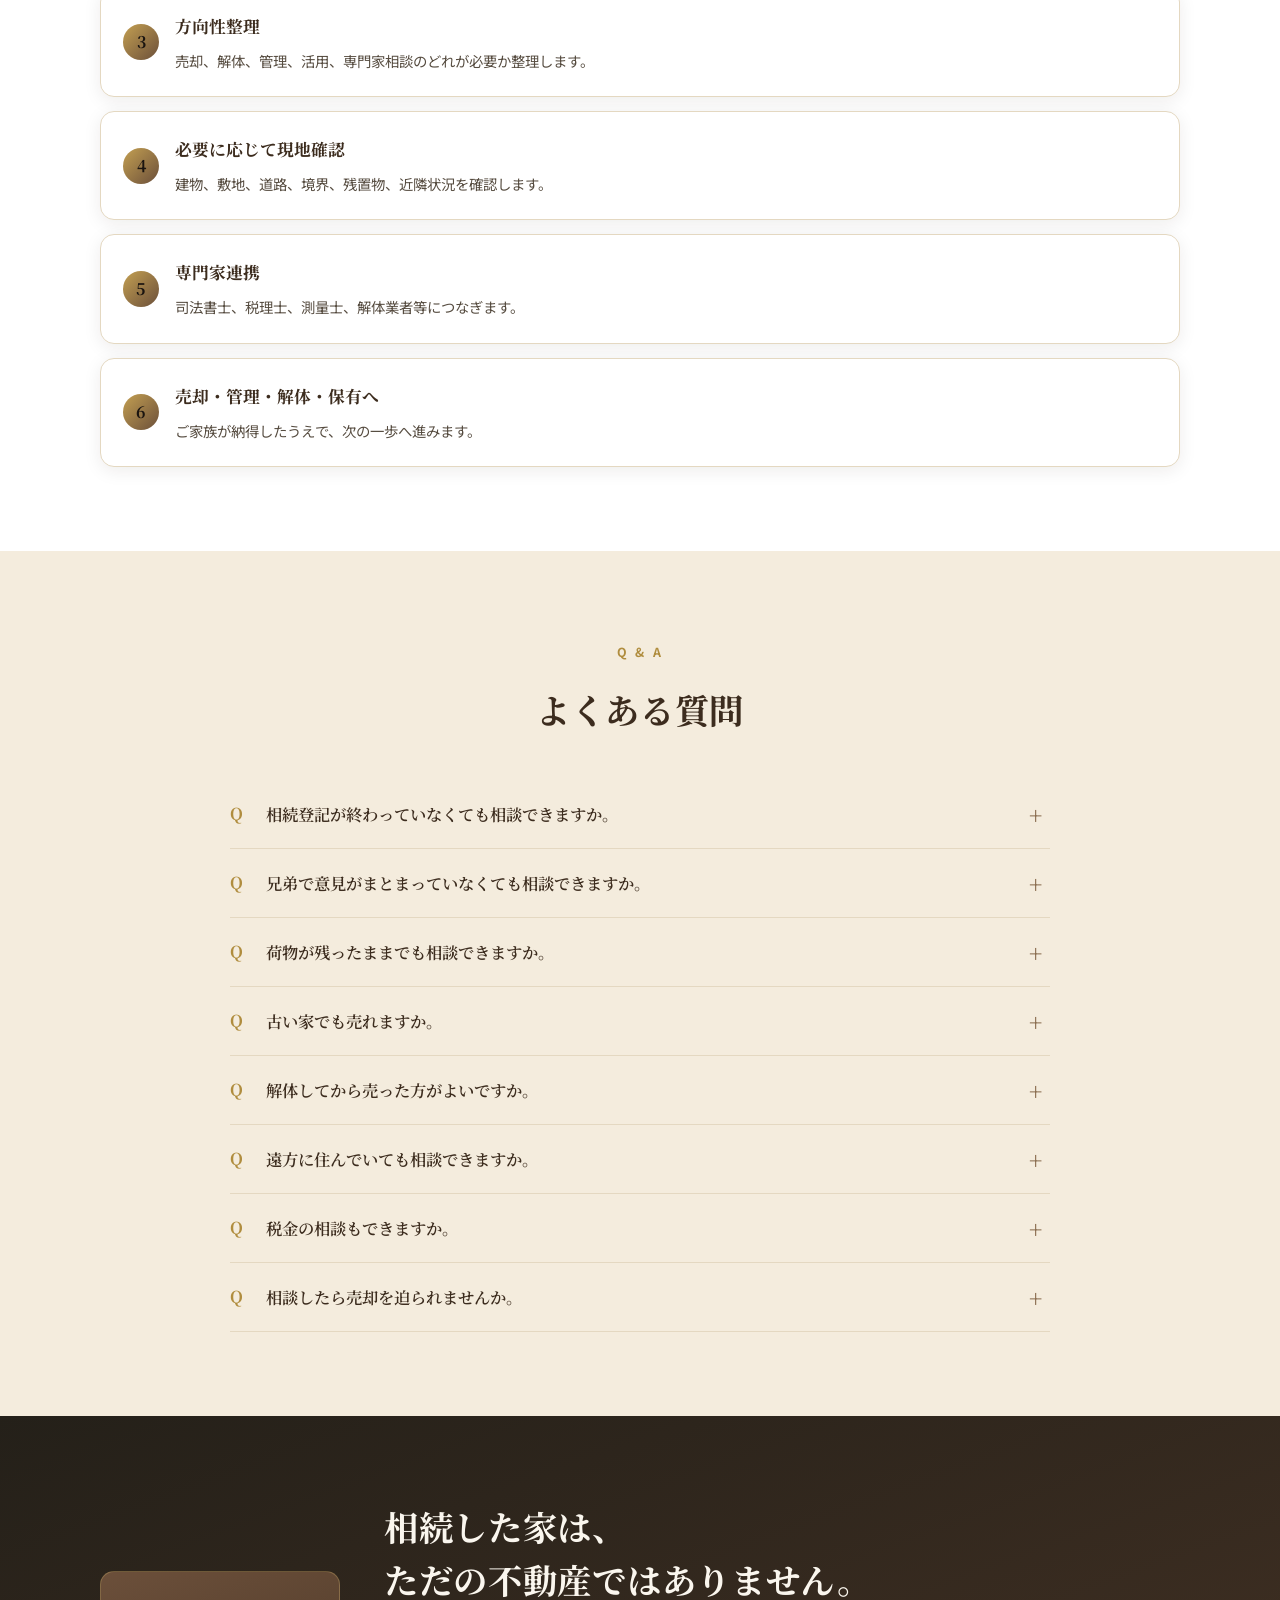
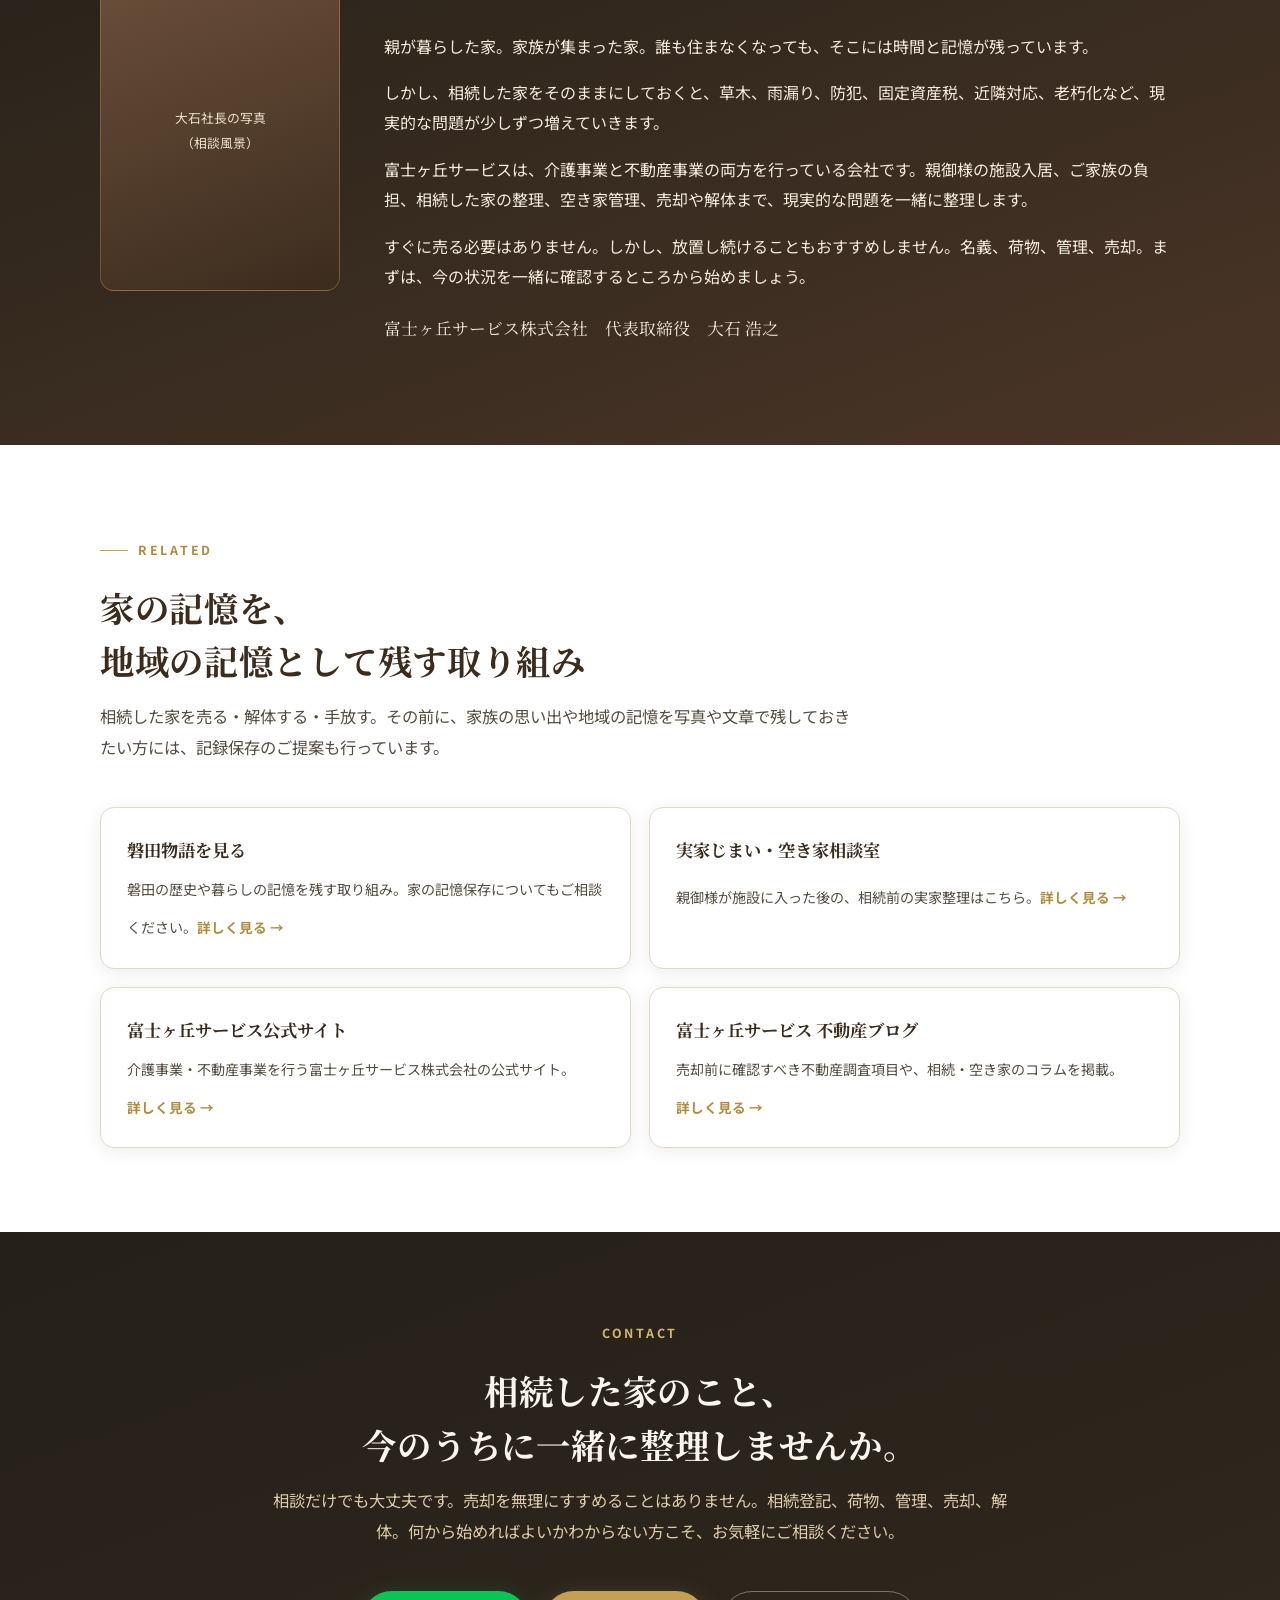
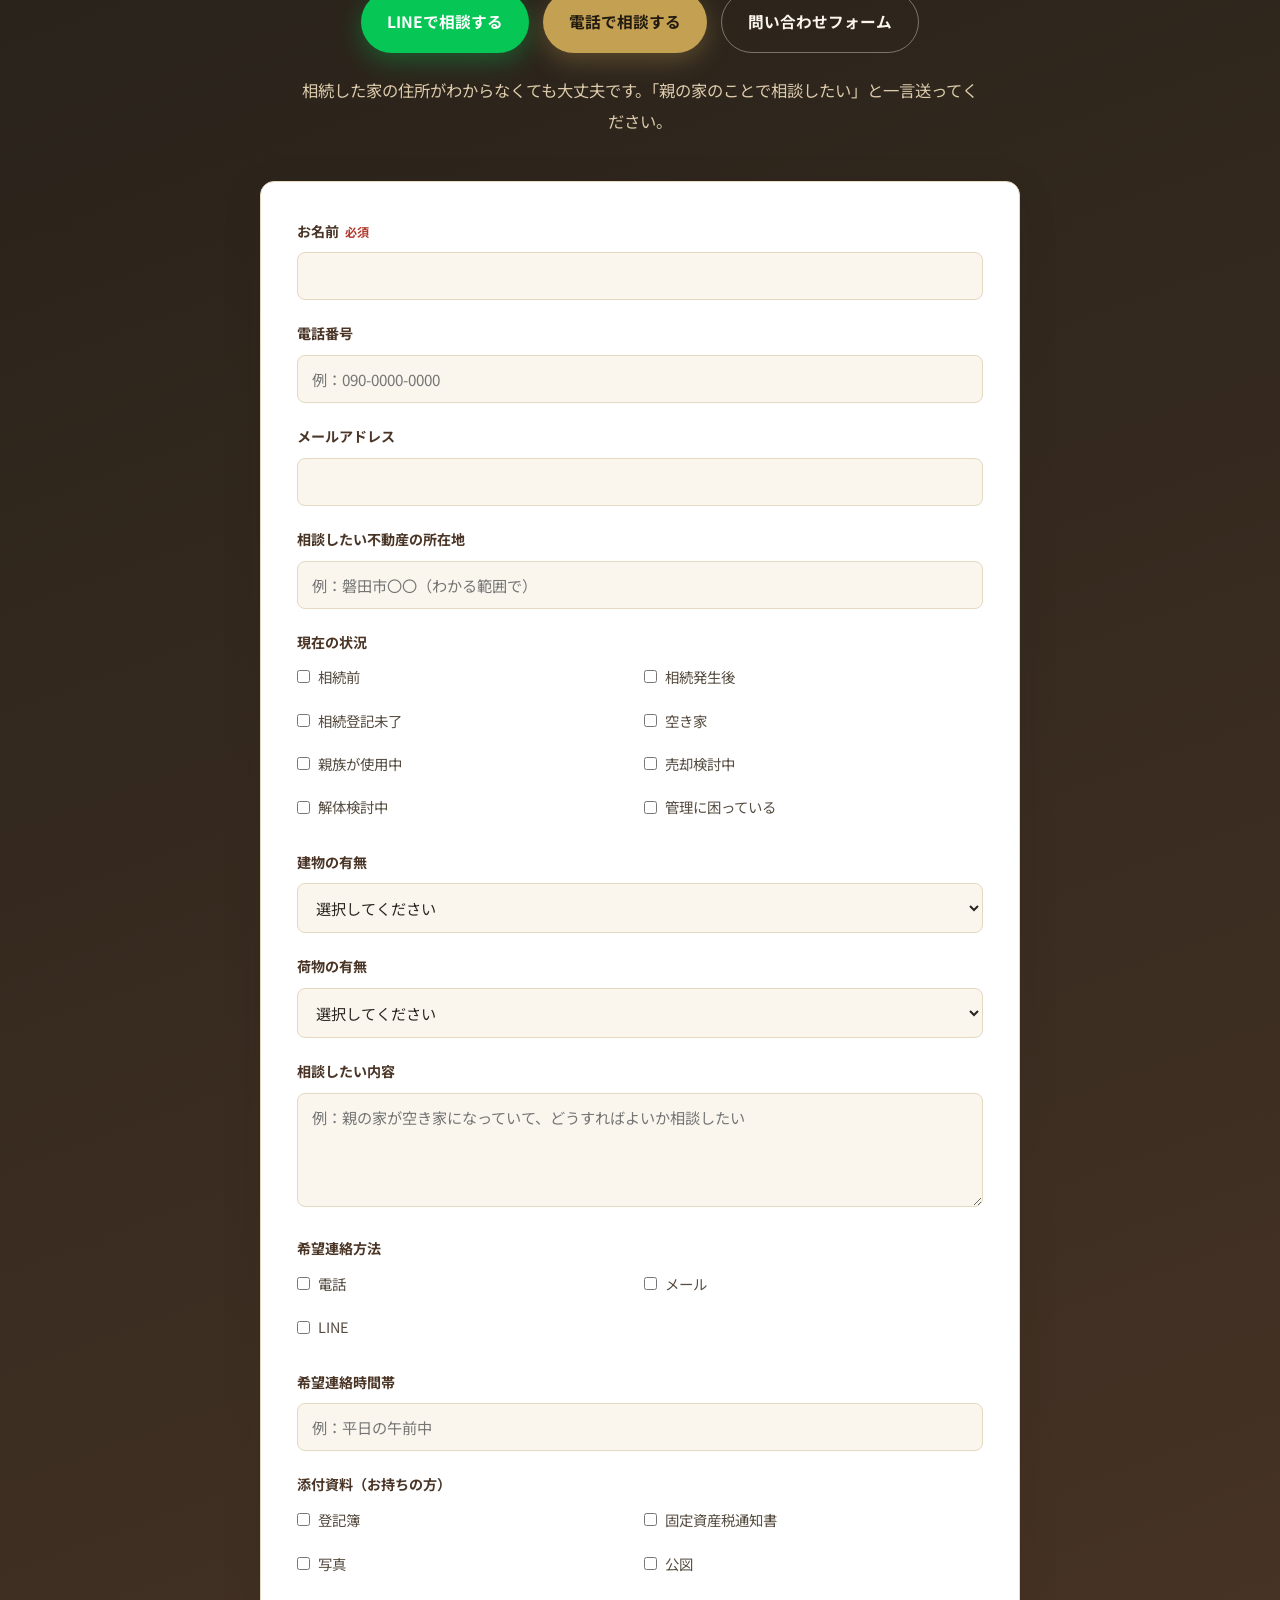
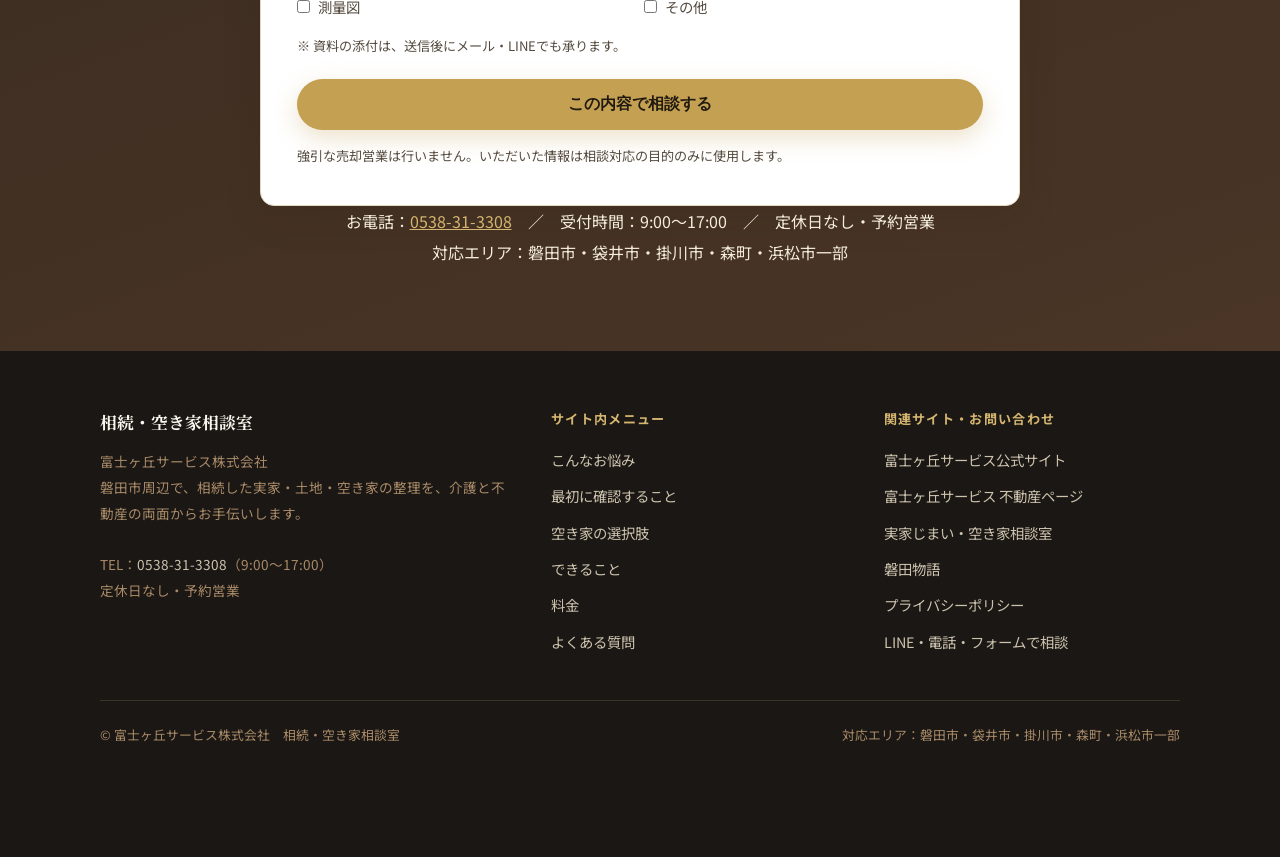
==== commit 0b2533ad: "Fix: remove stray X after </section>" ====
--- a/index.html
+++ b/index.html
@@ -12,7 +12,7 @@
 <title>磐田市の相続はじめ・空き家相談｜相続した実家・土地の売却・管理｜富士ヶ丘サービス</title>
 <meta name="description" content="磐田市・袋井市・掛川市周辺で相続した実家・土地・空き家にお悩みの方へ。相続登記、名義、管理、残置物、解体、売却まで、介護と不動産の両面から富士ヶ丘サービスが整理をお手伝いします。強引な売却営業は行いません。">
 <meta name="keywords" content="磐田市 相続 空き家,磐田市 相続不動産 売却,磐田市 空き家 相続,磐田市 実家 相続 売却,袋井市 相続 空き家,掛川市 相続不動産,相続した家 売却 相談,相続登記 空き家 売却">
-<meta property="og:title" content="磐田市の相続・空き家相談｜富士ヶ丘サービス">
+<meta property="og:title" content="磐田市の相続はじめ・空き家相談｜富士ヶ丘サービス">
 <meta property="og:description" content="相続した実家・空き家のままにしていませんか。名義・管理・売却まで、地元で一緒に整理します。強引な売却営業は行いません。">
 <meta property="og:type" content="website">
 <meta property="og:locale" content="ja_JP">
@@ -487,7 +487,7 @@
       対応エリア：磐田市・袋井市・掛川市・森町・浜松市一部
     </p>
   </div>
-</section>X
+</section>
 
 <!-- ===== フッター ===== -->
 <footer class="site-footer">
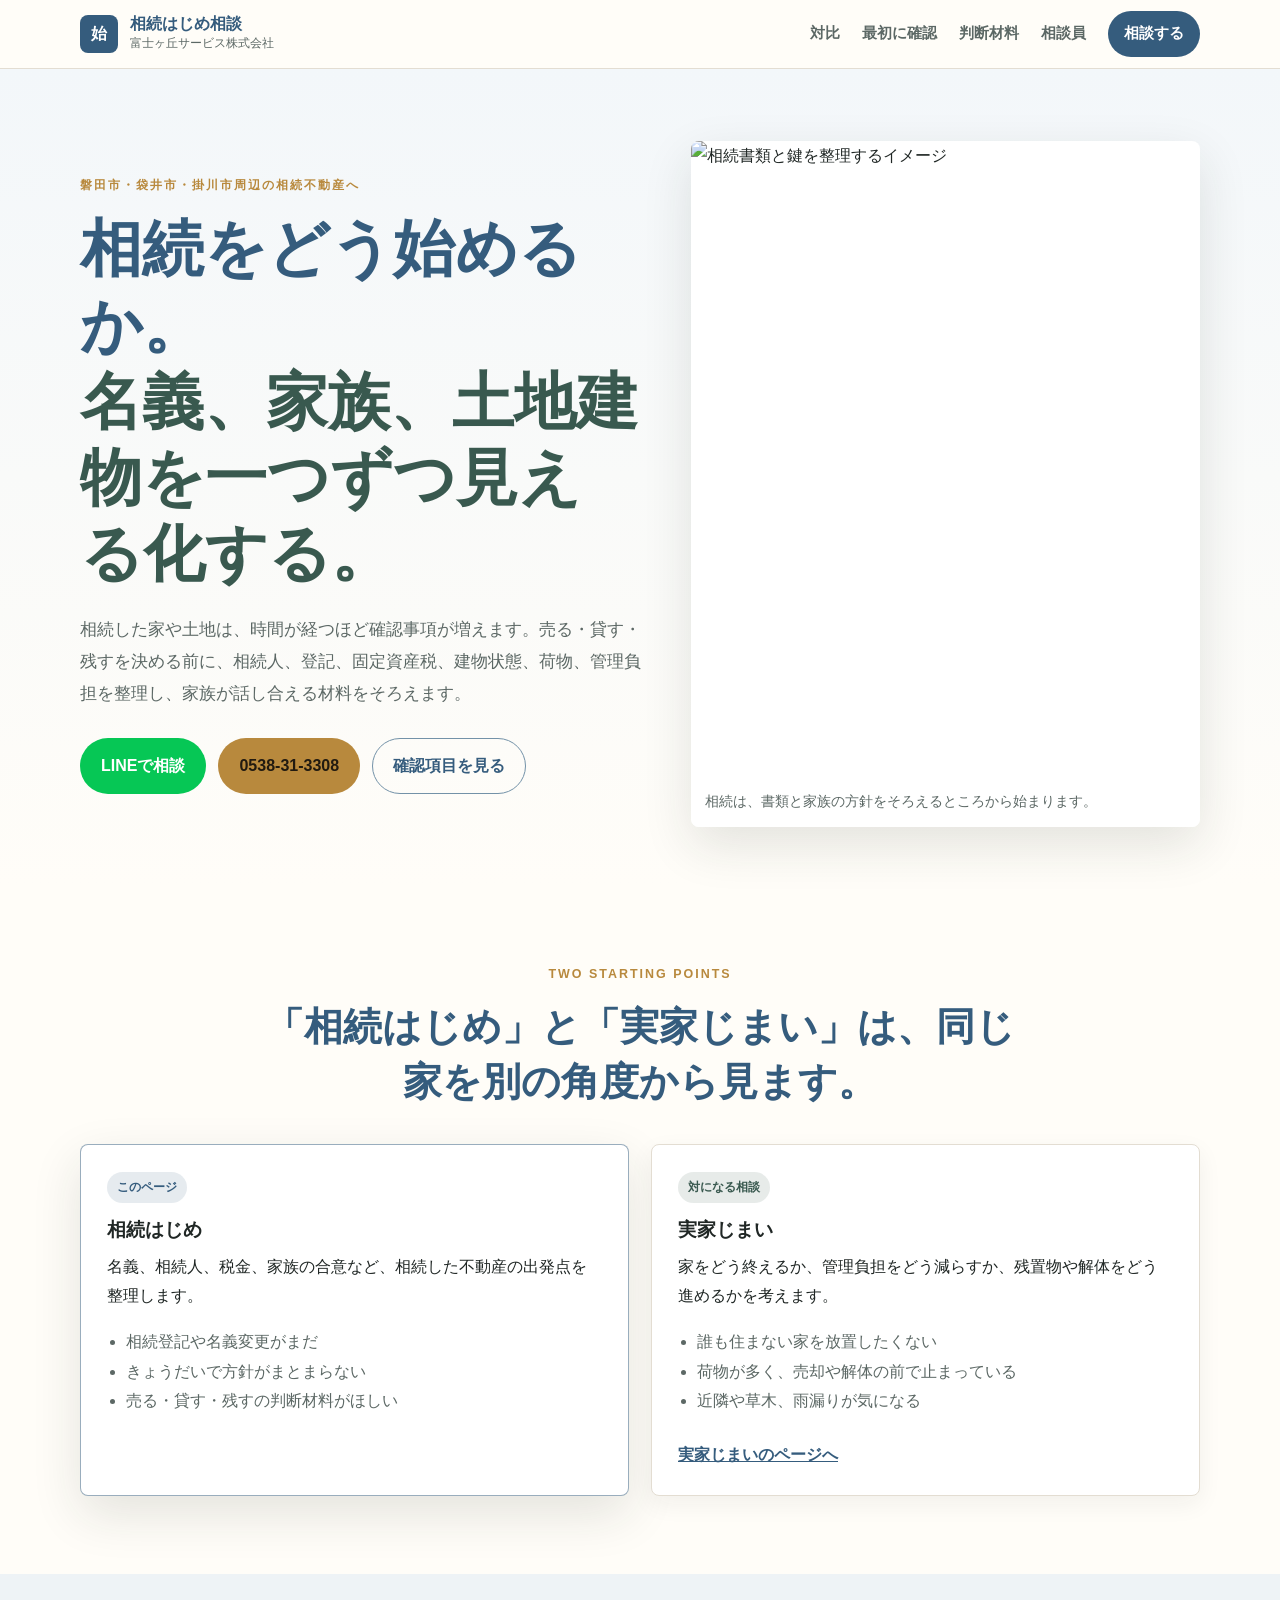
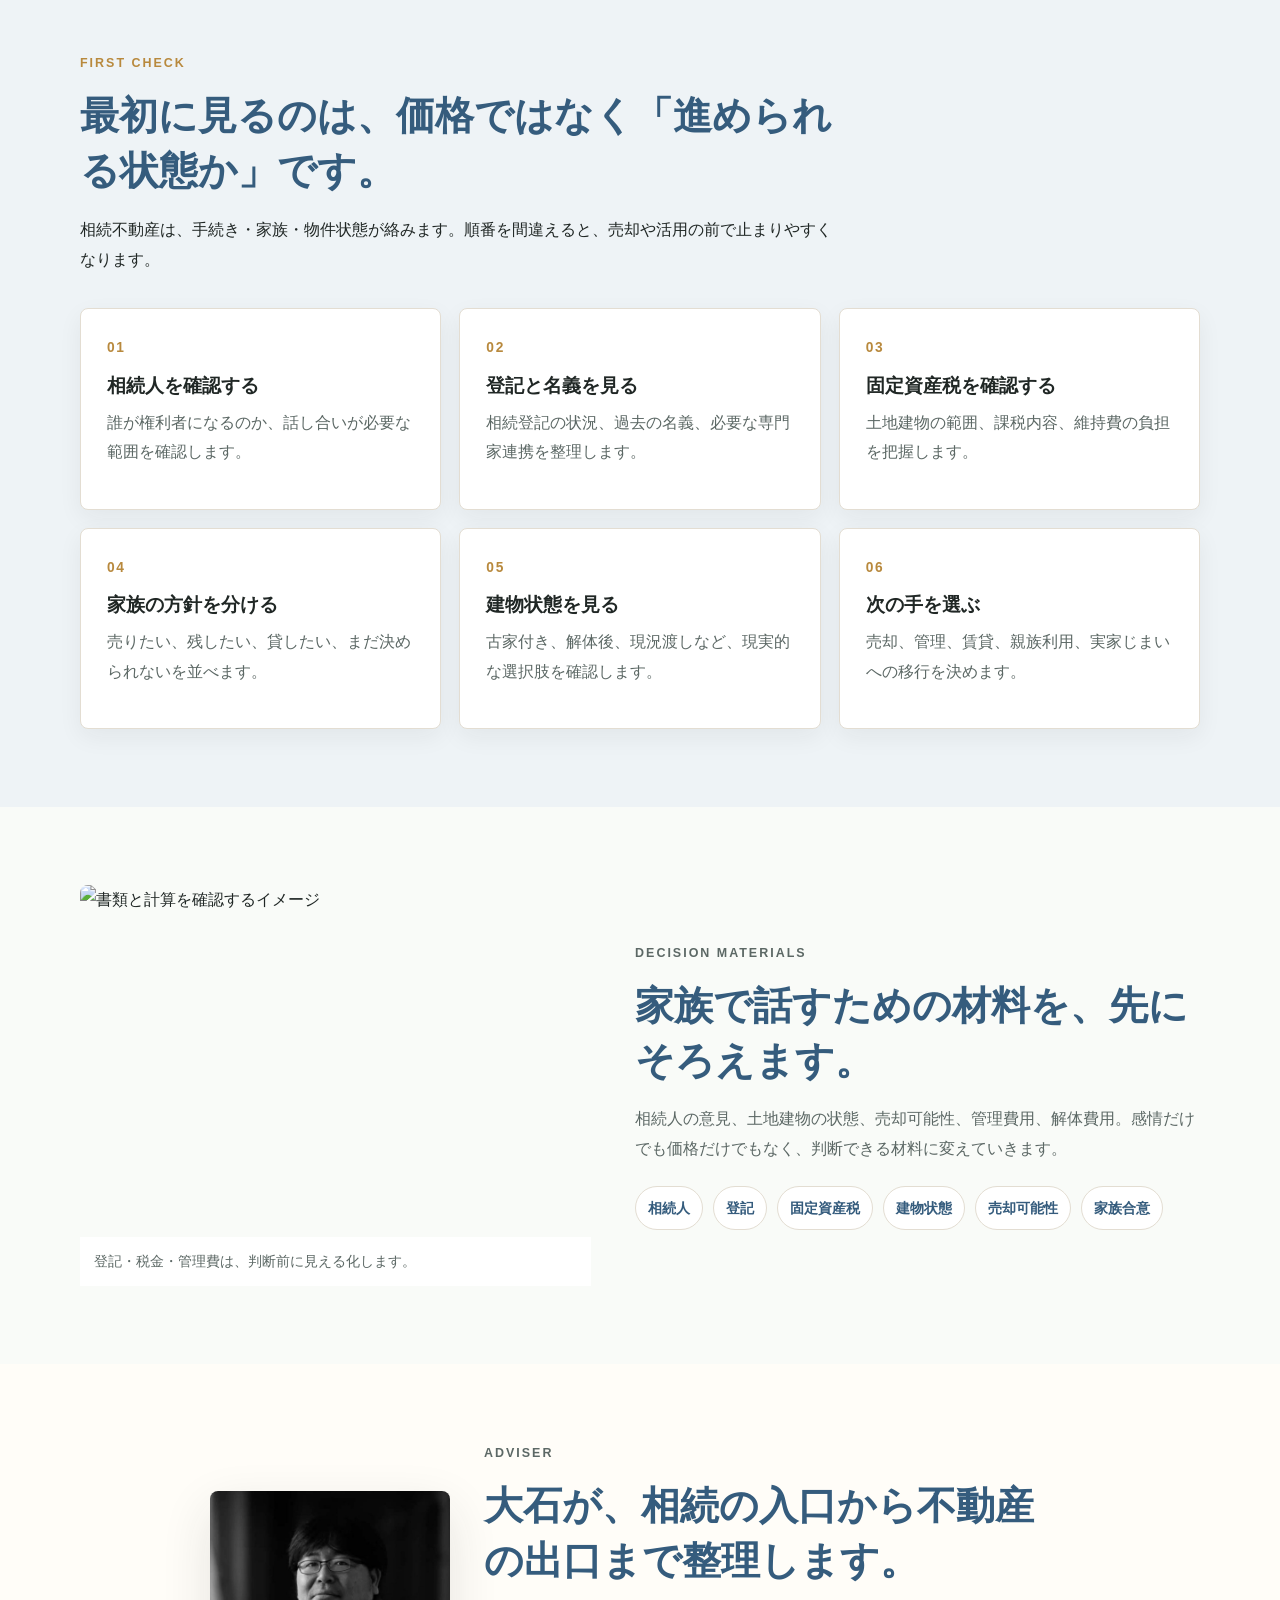
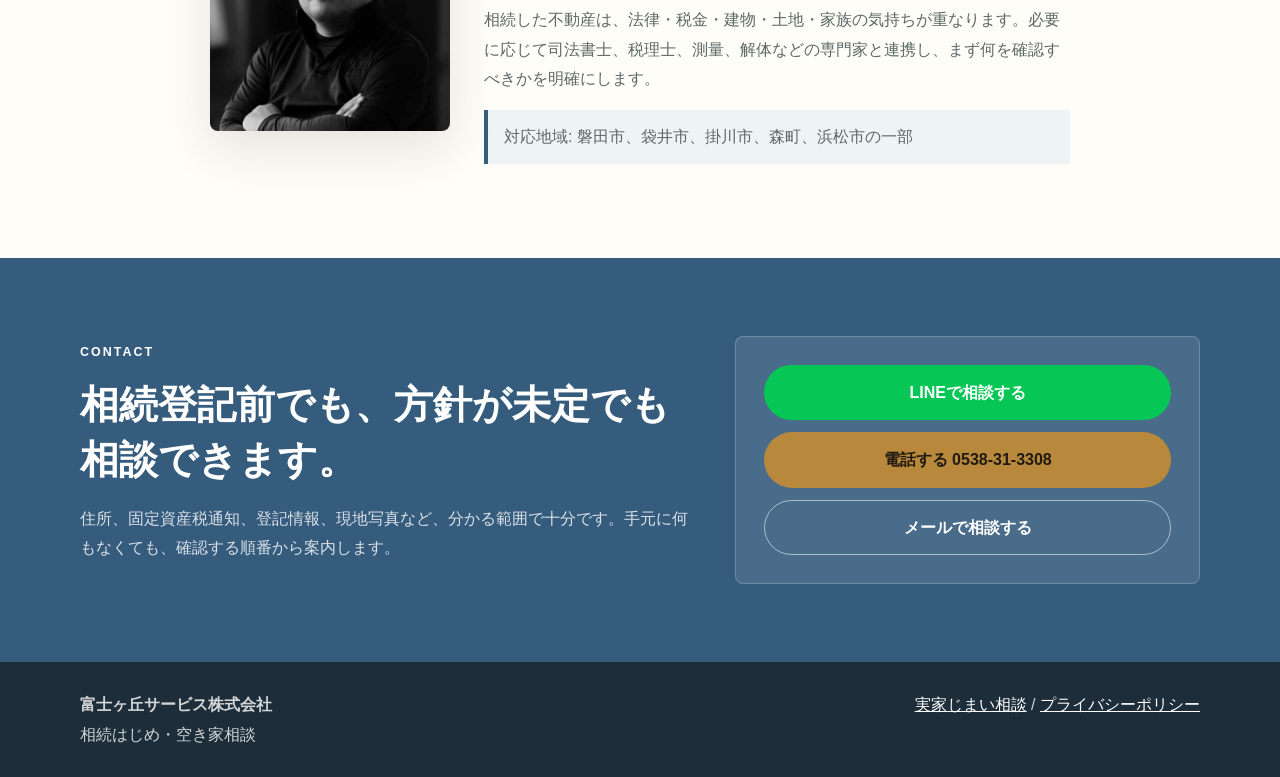
==== commit 41a3b5aa: "Renew souzoku soudan landing page" ====
--- a/index.html
+++ b/index.html
@@ -1,540 +1,77 @@
 <!DOCTYPE html>
 <html lang="ja">
 <head>
-<meta charset="UTF-8">
-<meta name="viewport" content="width=device-width, initial-scale=1.0">
-<link rel="icon" href="favicon.ico" sizes="any">
-<link rel="icon" type="image/svg+xml" href="favicon.svg">
-<link rel="icon" type="image/png" sizes="32x32" href="icon-32.png">
-<link rel="icon" type="image/png" sizes="16x16" href="icon-16.png">
-<link rel="apple-touch-icon" href="apple-touch-icon.png">
-<meta name="theme-color" content="#3c2c1e">
-<title>磐田市の相続はじめ・空き家相談｜相続した実家・土地の売却・管理｜富士ヶ丘サービス</title>
-<meta name="description" content="磐田市・袋井市・掛川市周辺で相続した実家・土地・空き家にお悩みの方へ。相続登記、名義、管理、残置物、解体、売却まで、介護と不動産の両面から富士ヶ丘サービスが整理をお手伝いします。強引な売却営業は行いません。">
-<meta name="keywords" content="磐田市 相続 空き家,磐田市 相続不動産 売却,磐田市 空き家 相続,磐田市 実家 相続 売却,袋井市 相続 空き家,掛川市 相続不動産,相続した家 売却 相談,相続登記 空き家 売却">
-<meta property="og:title" content="磐田市の相続はじめ・空き家相談｜富士ヶ丘サービス">
-<meta property="og:description" content="相続した実家・空き家のままにしていませんか。名義・管理・売却まで、地元で一緒に整理します。強引な売却営業は行いません。">
-<meta property="og:type" content="website">
-<meta property="og:locale" content="ja_JP">
-<meta property="og:url" content="https://iwata-monogatari.github.io/fujigaoka-souzoku-soudan/">
-<meta property="og:image" content="https://iwata-monogatari.github.io/fujigaoka-souzoku-soudan/og-image.png">
-<meta property="og:image:width" content="1200">
-<meta property="og:image:height" content="630">
-<meta name="twitter:card" content="summary_large_image">
-<meta name="twitter:image" content="https://iwata-monogatari.github.io/fujigaoka-souzoku-soudan/og-image.png">
-<link rel="canonical" href="https://iwata-monogatari.github.io/fujigaoka-souzoku-soudan/">
-<link rel="preconnect" href="https://fonts.googleapis.com">
-<link rel="preconnect" href="https://fonts.gstatic.com" crossorigin>
-<link href="https://fonts.googleapis.com/css2?family=Noto+Sans+JP:wght@400;500;700&family=Noto+Serif+JP:wght@500;600;700&display=swap" rel="stylesheet">
-<link rel="stylesheet" href="style.css">
-<script type="application/ld+json">
-{
-  "@context": "https://schema.org",
-  "@type": "RealEstateAgent",
-  "name": "富士ヶ丘サービス株式会社 相続はじめ・空き家相談室",
-  "url": "https://iwata-monogatari.github.io/fujigaoka-souzoku-soudan/",
-  "image": "https://iwata-monogatari.github.io/fujigaoka-souzoku-soudan/og-image.png",
-  "telephone": "+81-538-31-3308",
-  "priceRange": "0円〜",
-  "areaServed": ["磐田市", "袋井市", "掛川市", "森町", "浜松市"],
-  "address": {
-    "@type": "PostalAddress",
-    "addressRegion": "静岡県",
-    "addressLocality": "磐田市",
-    "addressCountry": "JP"
-  },
-  "openingHoursSpecification": [{
-    "@type": "OpeningHoursSpecification",
-    "dayOfWeek": ["Monday", "Tuesday", "Wednesday", "Thursday", "Friday", "Saturday", "Sunday"],
-    "opens": "09:00",
-    "closes": "17:00"
-  }],
-  "description": "磐田市周辺で相続した実家・土地・空き家の整理を、介護と不動産の両面からお手伝いします。強引な売却営業は行いません。"
-}
-</script>
-<script type="application/ld+json">
-{
-  "@context": "https://schema.org",
-  "@type": "FAQPage",
-  "mainEntity": [
-    {"@type":"Question","name":"相続登記が終わっていなくても相談できますか。","acceptedAnswer":{"@type":"Answer","text":"はい。一般的な流れは整理できます。実際の登記手続きが必要な場合は、司法書士等の専門家をご紹介します。"}},
-    {"@type":"Question","name":"兄弟で意見がまとまっていなくても相談できますか。","acceptedAnswer":{"@type":"Answer","text":"はい。売却を急がず、まずは選択肢と注意点を整理することが大切です。必要に応じて家族会議用の資料作成も承ります。"}},
-    {"@type":"Question","name":"荷物が残ったままでも相談できますか。","acceptedAnswer":{"@type":"Answer","text":"はい。残置物がある状態でも相談可能です。売却前に片付けるべきもの、残せる可能性があるもの、処分が必要なものを整理します。"}},
-    {"@type":"Question","name":"古い家でも売れますか。","acceptedAnswer":{"@type":"Answer","text":"建物状態、土地条件、道路条件、価格設定によって変わります。中古住宅として売る、土地として売る、現況渡しで売るなど、複数の方法を検討します。"}},
-    {"@type":"Question","name":"解体してから売った方がよいですか。","acceptedAnswer":{"@type":"Answer","text":"一概には言えません。解体費用、土地価格、固定資産税、買主の希望、建物状態を見て判断します。先に解体する前にご相談ください。"}},
-    {"@type":"Question","name":"遠方に住んでいても相談できますか。","acceptedAnswer":{"@type":"Answer","text":"はい。磐田市周辺の現地確認についてはご相談ください。写真や資料をもとに、状況整理をお手伝いします。"}},
-    {"@type":"Question","name":"税金の相談もできますか。","acceptedAnswer":{"@type":"Answer","text":"一般的な制度の概要は整理できますが、個別の税務判断は税理士等の専門家に確認します。"}},
-    {"@type":"Question","name":"相談したら売却を迫られませんか。","acceptedAnswer":{"@type":"Answer","text":"強引な売却営業は行いません。売る、解体する、管理する、残すという選択肢を整理したうえで、ご家族に必要な行動をご提案します。"}}
-  ]
-}
-</script>
+  <meta charset="UTF-8">
+  <meta name="viewport" content="width=device-width, initial-scale=1.0">
+  <title>相続はじめ・空き家相談 | 富士ヶ丘サービス</title>
+  <meta name="description" content="磐田市周辺で相続した実家・土地・空き家をどう進めるか悩む方へ。名義、相続人、家族の合意、管理、売却の前提を地元で一緒に整理します。">
+  <meta name="theme-color" content="#355c7d">
+  <meta property="og:type" content="website">
+  <meta property="og:title" content="相続はじめ・空き家相談 | 富士ヶ丘サービス">
+  <meta property="og:description" content="相続した家を、慌てて売る前に。名義・家族・建物・土地の状況を整理し、次の一手を決めます。">
+  <meta property="og:locale" content="ja_JP">
+  <link rel="icon" href="favicon.ico" sizes="any">
+  <link rel="stylesheet" href="style.css">
 </head>
-<body>
-
-<!-- ===== ヘッダー ===== -->
-<header class="site-header">
-  <div class="wrap nav">
-    <a class="brand" href="#top">
-      <span class="brand__mark">相</span>
-      <span class="brand__txt">
-        <b>相続はじめ・空き家相談室</b>
-        <span>富士ヶ丘サービス株式会社</span>
-      </span>
-    </a>
-    <button class="nav-toggle" id="navToggle" aria-label="メニューを開く">
-      <span></span><span></span><span></span>
-    </button>
-    <ul class="menu" id="menu">
-      <li><a href="#worry">お悩み</a></li>
-      <li><a href="#first">最初に確認</a></li>
-      <li><a href="#options">選択肢</a></li>
-      <li><a href="#service">できること</a></li>
-      <li><a href="#price">料金</a></li>
-      <li><a href="#faq">よくある質問</a></li>
-      <li><a class="btn-line" href="https://line.me/R/ti/p/%40531nwfsc" target="_blank" rel="noopener">LINEで相談</a></li>
-    </ul>
-  </div>
-</header>
-
-<!-- ===== セクション1：ファーストビュー ===== -->
-<section class="hero" id="top">
-  <div class="wrap hero__inner">
-    <span class="hero__area">対応エリア｜磐田市・袋井市・掛川市・森町・浜松市一部</span>
-    <h1>相続した家、<br>空き家のままに<span class="accent">していませんか。</span></h1>
-    <p class="hero__copy">名義、荷物、管理、売却。<br>何から手をつければよいか、地元で一緒に整理します。</p>
-    <div class="hero__body">
-      親から相続した実家。誰も住まなくなった家。固定資産税だけ払い続けている土地。<br>
-      相続不動産は、時間が経つほど整理が難しくなることがあります。<br>
-      売ると決めていなくても大丈夫です。まずは、名義・管理・家財・建物状態・売却可能性を一緒に整理しましょう。
+<body class="theme-souzoku">
+  <header class="site-header">
+    <div class="wrap nav">
+      <a class="brand" href="#top" aria-label="ページ先頭へ"><span class="brand-mark">始</span><span><b>相続はじめ相談</b><small>富士ヶ丘サービス株式会社</small></span></a>
+      <button class="nav-toggle" id="navToggle" aria-label="メニューを開閉"><span></span><span></span><span></span></button>
+      <nav class="menu" id="menu"><a href="#compare">対比</a><a href="#first">最初に確認</a><a href="#photos">判断材料</a><a href="#profile">相談員</a><a href="#contact" class="menu-cta">相談する</a></nav>
     </div>
-    <div class="cta-row">
-      <a class="btn btn--line" href="https://line.me/R/ti/p/%40531nwfsc" target="_blank" rel="noopener">LINEで相談する</a>
-      <a class="btn btn--tel" href="tel:0538-31-3308">電話で相談する</a>
-      <a class="btn btn--ghost" href="#flow">無料相談の流れを見る</a>
-    </div>
-    <p class="hero__assure">強引な売却営業は行いません。まずは、相続した不動産の状況整理から始めます。</p>
-  </div>
-</section>
-
-<!-- ===== セクション2：お悩み ===== -->
-<section class="sec sec--paper" id="worry">
-  <div class="wrap">
-    <div class="sec-head">
-      <span class="eyebrow">CHECK LIST</span>
-      <h2 class="h">相続した家や土地のこと、<br>ひとりで抱えていませんか。</h2>
-    </div>
-    <div class="worry-grid">
-      <div class="worry">相続した実家が空き家になっている</div>
-      <div class="worry">名義変更が終わっていない</div>
-      <div class="worry">兄弟姉妹で意見がまとまらない</div>
-      <div class="worry">荷物が多くて片付けられない</div>
-      <div class="worry">固定資産税だけ払い続けている</div>
-      <div class="worry">遠方に住んでいて管理できない</div>
-      <div class="worry">建物が古く、売れるかわからない</div>
-      <div class="worry">解体費用が心配</div>
-      <div class="worry">近隣から草木や老朽化の苦情が来ている</div>
-      <div class="worry">売却・賃貸・解体・管理のどれがよいかわからない</div>
-      <div class="worry">司法書士や税理士に相談すべきか迷っている</div>
-      <div class="worry">不動産会社に相談すると売却を迫られそうで不安</div>
-    </div>
-    <p class="worry-note">ひとつでも当てはまる場合は、早めに状況を整理することで、選択肢を残せる可能性があります。</p>
-  </div>
-</section>
-
-<!-- ===== セクション3：最初に確認すべきこと ===== -->
-<section class="sec sec--nari" id="first">
-  <div class="wrap">
-    <div class="sec-head">
-      <span class="eyebrow">FIRST STEP</span>
-      <h2 class="h">相続した空き家は、<br>順番に整理すれば大丈夫です。</h2>
-      <p class="lead">何から手をつければよいかわからなくても、確認すべきことには順番があります。</p>
-    </div>
-    <div class="step-grid">
-      <div class="step"><div class="step__no">01</div><h3>名義・相続登記</h3><p>誰が所有者になるのか。相続登記が済んでいるか。売却や解体の前提を確認します。</p></div>
-      <div class="step"><div class="step__no">02</div><h3>相続人の意向</h3><p>売りたい人、残したい人、使う予定がある人。家族の考えを見える化します。</p></div>
-      <div class="step"><div class="step__no">03</div><h3>建物の状態</h3><p>雨漏り、傾き、シロアリ、設備、老朽化。残せる建物かどうかを確認します。</p></div>
-      <div class="step"><div class="step__no">04</div><h3>土地の状態</h3><p>境界、越境、道路、再建築、上下水道、地目、農地、私道などを確認します。</p></div>
-      <div class="step"><div class="step__no">05</div><h3>荷物・残置物</h3><p>片付けるもの、残すもの、処分するものを整理します。</p></div>
-      <div class="step"><div class="step__no">06</div><h3>今後の選択肢</h3><p>売却、賃貸、解体、管理、親族利用などを比較します。</p></div>
-    </div>
-  </div>
-</section>
-
-<!-- ===== セクション4：選択肢 ===== -->
-<section class="sec sec--paper" id="options">
-  <div class="wrap">
-    <div class="sec-head">
-      <span class="eyebrow">OPTIONS</span>
-      <h2 class="h">相続した空き家には、<br>売る以外にも選択肢があります。</h2>
-    </div>
-    <div class="opt-grid">
-      <div class="opt">
-        <span class="opt__tag">選択肢 1</span>
-        <h3>売却する</h3>
-        <h4>向いている人</h4>
-        <ul>
-          <li>今後使う予定がない</li>
-          <li>管理負担をなくしたい</li>
-          <li>相続人で方向性がまとまっている</li>
-          <li>固定資産税や維持費を減らしたい</li>
-          <li>施設費用・生活費・相続人間の分配に充てたい</li>
-        </ul>
-        <h4>注意点</h4>
-        <ul>
-          <li>相続登記が必要になる場合がある</li>
-          <li>境界や道路条件の確認が必要</li>
-          <li>建物状態によって売り方が変わる</li>
-          <li>残置物の扱いを決める必要がある</li>
-          <li>契約不適合責任や現況渡しの整理が重要</li>
-        </ul>
+  </header>
+  <main id="top">
+    <section class="hero">
+      <div class="wrap hero-grid">
+        <div class="hero-copy">
+          <p class="kicker">磐田市・袋井市・掛川市周辺の相続不動産へ</p>
+          <h1>相続をどう始めるか。<br><span>名義、家族、土地建物を一つずつ見える化する。</span></h1>
+          <p class="lead">相続した家や土地は、時間が経つほど確認事項が増えます。売る・貸す・残すを決める前に、相続人、登記、固定資産税、建物状態、荷物、管理負担を整理し、家族が話し合える材料をそろえます。</p>
+          <div class="hero-actions"><a class="btn btn-primary" href="https://line.me/R/ti/p/%40531nwfsc" target="_blank" rel="noopener">LINEで相談</a><a class="btn btn-secondary" href="tel:0538-31-3308">0538-31-3308</a><a class="btn btn-quiet" href="#first">確認項目を見る</a></div>
+        </div>
+        <figure class="hero-photo">
+          <img src="https://images.unsplash.com/photo-1450101499163-c8848c66ca85?auto=format&fit=crop&w=1200&q=82" alt="相続書類と鍵を整理するイメージ">
+          <figcaption>相続は、書類と家族の方針をそろえるところから始まります。</figcaption>
+        </figure>
       </div>
-      <div class="opt">
-        <span class="opt__tag">選択肢 2</span>
-        <h3>解体して土地として売る</h3>
-        <h4>向いている人</h4>
-        <ul>
-          <li>建物の傷みが激しい</li>
-          <li>雨漏り、傾き、倒壊リスクがある</li>
-          <li>中古住宅より土地の方が売りやすい</li>
-          <li>買主の建築計画に合わせやすくしたい</li>
-        </ul>
-        <h4>注意点</h4>
-        <ul>
-          <li>解体費用がかかる</li>
-          <li>固定資産税が変わる可能性がある</li>
-          <li>再建築できる土地か確認が必要</li>
-          <li>補助金の有無を確認する必要がある</li>
-        </ul>
-      </div>
-      <div class="opt">
-        <span class="opt__tag">選択肢 3</span>
-        <h3>管理しながら保有する</h3>
-        <h4>向いている人</h4>
-        <ul>
-          <li>まだ家族で結論が出ていない</li>
-          <li>将来使う可能性がある</li>
-          <li>思い出の整理に時間が必要</li>
-          <li>売却時期を急がない</li>
-        </ul>
-        <h4>注意点</h4>
-        <ul>
-          <li>草木、雨漏り、防犯、近隣対応が必要</li>
-          <li>管理費用が継続する</li>
-          <li>放置すると資産価値が下がる</li>
-          <li>空き家リスクが高まる</li>
-        </ul>
-      </div>
-      <div class="opt">
-        <span class="opt__tag">選択肢 4</span>
-        <h3>賃貸・活用を検討する</h3>
-        <h4>向いている人</h4>
-        <ul>
-          <li>建物状態が比較的よい</li>
-          <li>修繕費をかけても活用したい</li>
-          <li>継続収入を得たい</li>
-          <li>将来的に売却する可能性を残したい</li>
-        </ul>
-        <h4>注意点</h4>
-        <ul>
-          <li>修繕費がかかる</li>
-          <li>借主対応や管理が必要</li>
-          <li>古い家は貸す前の改修費が大きくなる</li>
-          <li>途中で売却しづらくなる場合がある</li>
-        </ul>
-      </div>
-    </div>
-  </div>
-</section>
-
-<!-- ===== セクション5：できること ===== -->
-<section class="sec sec--sumi" id="service">
-  <div class="wrap">
-    <div class="sec-head">
-      <span class="eyebrow">WHAT WE DO</span>
-      <h2 class="h">相続した家と土地を、<br>現地で一緒に整理します。</h2>
-    </div>
-    <div class="do-tags">
-      <span>初回相談</span><span>現地確認</span><span>簡易査定</span><span>売却可能性の整理</span>
-      <span>空き家管理の相談</span><span>残置物整理の相談</span><span>解体更地売却の相談</span>
-      <span>現況売却の相談</span><span>境界・測量の相談</span><span>道路・再建築可否の確認</span>
-      <span>上下水道・インフラ確認</span><span>兄弟姉妹への説明資料作成</span><span>家族会議用の整理資料作成</span>
-      <span>相続登記に関する司法書士紹介</span><span>税務相談に関する税理士紹介</span><span>弁護士等の専門家紹介</span>
-      <span>売却仲介</span><span>購入希望者への紹介</span><span>家の記憶保存の提案</span>
-    </div>
-    <p class="do-note">※ 法律判断、税務判断、登記手続きそのものは、必要に応じて司法書士・税理士・弁護士等の専門家と連携します。</p>
-  </div>
-</section>
-
-<!-- ===== セクション6：選ばれる理由 ===== -->
-<section class="sec sec--paper" id="reason">
-  <div class="wrap">
-    <div class="sec-head center">
-      <span class="eyebrow">OUR REASONS</span>
-      <h2 class="h">普通の不動産会社とは、少し違います。</h2>
-    </div>
-    <div class="reason-grid">
-      <div class="reason"><div class="reason__ic">介</div><h3>介護の現場を知っている</h3><p>親の施設入居、介護費用、家族の負担、実家の空き家化。介護の現場を知っているからこそ、相続不動産を物件ではなく家族の問題として受け止めます。</p></div>
-      <div class="reason"><div class="reason__ic">宅</div><h3>不動産売却まで対応できる</h3><p>相談だけで終わらず、必要に応じて査定、媒介、売却活動、契約、決済まで宅建業者として対応できます。</p></div>
-      <div class="reason"><div class="reason__ic">整</div><h3>売却ありきではない</h3><p>すぐに売る必要があるとは限りません。売る・解体する・管理する・活用する。選択肢を整理したうえで、納得できる判断を支援します。</p></div>
-      <div class="reason"><div class="reason__ic">地</div><h3>地元で現地確認できる</h3><p>道路、境界、農地、調整区域、古い住宅地など、現地を見ないとわからないことが多くあります。地域密着で小回りよく対応します。</p></div>
-      <div class="reason"><div class="reason__ic">連</div><h3>専門家につなげられる</h3><p>相続登記、税金、測量、解体、法律問題など、必要な場面で専門家につなぎます。</p></div>
-      <div class="reason"><div class="reason__ic">記</div><h3>家と地域の記憶を大切にする</h3><p>相続した家は単なる資産ではありません。手放す前に、写真や文章で記録を残す提案もできます。</p></div>
-    </div>
-  </div>
-</section>
-
-<!-- ===== セクション7：売却前チェック ===== -->
-<section class="sec sec--sumi" id="precheck">
-  <div class="wrap">
-    <div class="sec-head">
-      <span class="eyebrow">BEFORE SELLING</span>
-      <h2 class="h">相続した空き家を売る前に、<br>確認すべきことがあります。</h2>
-      <p class="lead">査定額だけを見て進めると、後から問題が出ることがあります。古い家、長く空き家だった家、境界がはっきりしない土地、道路条件が複雑な土地では、事前確認が重要です。</p>
-    </div>
-    <div class="check-cols">
-      <ul class="check-list">
-        <li>所有者・相続人</li><li>相続登記の状況</li><li>固定資産税評価</li><li>建物の状態</li>
-        <li>雨漏り・シロアリ・傾き</li><li>残置物の有無</li><li>境界・越境</li><li>測量図の有無</li>
-        <li>道路幅員</li><li>接道状況</li><li>再建築の可否</li><li>用途地域</li>
-        <li>市街化調整区域</li><li>農地の有無</li><li>上下水道</li><li>浄化槽</li>
-        <li>私道負担</li><li>解体費用</li><li>引渡し条件</li><li>契約不適合責任</li><li>現況渡しの範囲</li>
-      </ul>
-      <div class="check-box">
-        <h3>売る前の確認から始めましょう</h3>
-        <p>住所がわからなくても、写真や状況だけで大丈夫です。後悔のない売却のために、まず現状を一緒に確認します。</p>
-        <div class="cta-row" style="margin-top:0">
-          <a class="btn btn--gold" href="#contact">売る前の確認を相談する</a>
-          <a class="btn btn--ghost" href="https://line.me/R/ti/p/%40531nwfsc" target="_blank" rel="noopener">LINEで状況を送る</a>
+    </section>
+    <section class="section contrast" id="compare">
+      <div class="wrap">
+        <div class="section-head center"><p class="eyebrow">TWO STARTING POINTS</p><h2>「相続はじめ」と「実家じまい」は、同じ家を別の角度から見ます。</h2></div>
+        <div class="compare-grid">
+          <article class="compare-card is-active"><span class="badge badge-blue">このページ</span><h3>相続はじめ</h3><p>名義、相続人、税金、家族の合意など、相続した不動産の出発点を整理します。</p><ul><li>相続登記や名義変更がまだ</li><li>きょうだいで方針がまとまらない</li><li>売る・貸す・残すの判断材料がほしい</li></ul></article>
+          <article class="compare-card"><span class="badge">対になる相談</span><h3>実家じまい</h3><p>家をどう終えるか、管理負担をどう減らすか、残置物や解体をどう進めるかを考えます。</p><ul><li>誰も住まない家を放置したくない</li><li>荷物が多く、売却や解体の前で止まっている</li><li>近隣や草木、雨漏りが気になる</li></ul><a href="https://iwata-monogatari.github.io/fujigaoka-jikka-soudan/">実家じまいのページへ</a></article>
         </div>
       </div>
-    </div>
-  </div>
-</section>
-
-<!-- ===== セクション8：料金 ===== -->
-<section class="sec sec--nari" id="price">
-  <div class="wrap">
-    <div class="sec-head">
-      <span class="eyebrow">PRICE</span>
-      <h2 class="h">無料でできること、<br>有料になることを明確にします。</h2>
-    </div>
-    <table class="price-table">
-      <thead><tr><th>内容</th><th>料金</th></tr></thead>
-      <tbody>
-        <tr class="free"><td>30分無料相談</td><td>0円</td></tr>
-        <tr class="free"><td>簡易方向性整理</td><td>0円</td></tr>
-        <tr class="free"><td>簡易査定</td><td>0円</td></tr>
-        <tr><td>現地確認レポート</td><td>33,000円(税込)〜</td></tr>
-        <tr><td>家族会議用資料作成</td><td>55,000円(税込)〜</td></tr>
-        <tr><td>相続空き家整理パック</td><td>55,000円(税込)〜</td></tr>
-        <tr><td>空き家管理</td><td>月額5,500円(税込)〜</td></tr>
-        <tr><td>売却前調査レポート</td><td>55,000円(税込)〜</td></tr>
-        <tr><td>家の記憶保存パック</td><td>55,000〜110,000円(税込)</td></tr>
-        <tr><td>売却仲介</td><td>宅建業法に基づく仲介手数料</td></tr>
-      </tbody>
-    </table>
-    <p class="price-note">無料相談では、現在の状況をお聞きし、今後の進め方を整理します。現地訪問、詳細調査、写真付きレポート、家族会議用資料の作成は、有料サービスとして承ります。売却をご依頼いただく場合は、通常の不動産仲介業務として対応します。</p>
-  </div>
-</section>
-
-<!-- ===== セクション9：相談の流れ ===== -->
-<section class="sec sec--paper" id="flow">
-  <div class="wrap">
-    <div class="sec-head">
-      <span class="eyebrow">FLOW</span>
-      <h2 class="h">ご相談の流れ</h2>
-    </div>
-    <div class="flow">
-      <div class="flow__item"><h3>LINE・電話・フォームで相談</h3><p>住所がわからなくても、まずは状況だけで大丈夫です。</p></div>
-      <div class="flow__item"><h3>30分無料相談</h3><p>相続人、名義、空き家の状態、ご家族の希望をお聞きします。</p></div>
-      <div class="flow__item"><h3>方向性整理</h3><p>売却、解体、管理、活用、専門家相談のどれが必要か整理します。</p></div>
-      <div class="flow__item"><h3>必要に応じて現地確認</h3><p>建物、敷地、道路、境界、残置物、近隣状況を確認します。</p></div>
-      <div class="flow__item"><h3>専門家連携</h3><p>司法書士、税理士、測量士、解体業者等につなぎます。</p></div>
-      <div class="flow__item"><h3>売却・管理・解体・保有へ</h3><p>ご家族が納得したうえで、次の一歩へ進みます。</p></div>
-    </div>
-  </div>
-</section>
-
-<!-- ===== セクション10：FAQ ===== -->
-<section class="sec sec--nari" id="faq">
-  <div class="wrap">
-    <div class="sec-head center">
-      <span class="eyebrow">Q &amp; A</span>
-      <h2 class="h">よくある質問</h2>
-    </div>
-    <div class="faq">
-      <div class="faq__item"><button class="faq__q">相続登記が終わっていなくても相談できますか。</button><div class="faq__a"><p>はい。一般的な流れは整理できます。実際の登記手続きが必要な場合は、司法書士等の専門家をご紹介します。</p></div></div>
-      <div class="faq__item"><button class="faq__q">兄弟で意見がまとまっていなくても相談できますか。</button><div class="faq__a"><p>はい。売却を急がず、まずは選択肢と注意点を整理することが大切です。必要に応じて家族会議用の資料作成も承ります。</p></div></div>
-      <div class="faq__item"><button class="faq__q">荷物が残ったままでも相談できますか。</button><div class="faq__a"><p>はい。残置物がある状態でも相談可能です。売却前に片付けるべきもの、残せる可能性があるもの、処分が必要なものを整理します。</p></div></div>
-      <div class="faq__item"><button class="faq__q">古い家でも売れますか。</button><div class="faq__a"><p>建物状態、土地条件、道路条件、価格設定によって変わります。中古住宅として売る、土地として売る、現況渡しで売るなど、複数の方法を検討します。</p></div></div>
-      <div class="faq__item"><button class="faq__q">解体してから売った方がよいですか。</button><div class="faq__a"><p>一概には言えません。解体費用、土地価格、固定資産税、買主の希望、建物状態を見て判断します。先に解体する前にご相談ください。</p></div></div>
-      <div class="faq__item"><button class="faq__q">遠方に住んでいても相談できますか。</button><div class="faq__a"><p>はい。磐田市周辺の現地確認についてはご相談ください。写真や資料をもとに、状況整理をお手伝いします。</p></div></div>
-      <div class="faq__item"><button class="faq__q">税金の相談もできますか。</button><div class="faq__a"><p>一般的な制度の概要は整理できますが、個別の税務判断は税理士等の専門家に確認します。</p></div></div>
-      <div class="faq__item"><button class="faq__q">相談したら売却を迫られませんか。</button><div class="faq__a"><p>強引な売却営業は行いません。売る、解体する、管理する、残すという選択肢を整理したうえで、ご家族に必要な行動をご提案します。</p></div></div>
-    </div>
-  </div>
-</section>
-
-<!-- ===== セクション11：代表メッセージ ===== -->
-<section class="sec sec--sumi" id="message">
-  <div class="wrap">
-    <div class="message">
-      <div class="message__photo">大石社長の写真<br>（相談風景）</div>
-      <div class="message__body">
-        <h2 class="h" style="margin-bottom:24px">相続した家は、<br>ただの不動産ではありません。</h2>
-        <p>親が暮らした家。家族が集まった家。誰も住まなくなっても、そこには時間と記憶が残っています。</p>
-        <p>しかし、相続した家をそのままにしておくと、草木、雨漏り、防犯、固定資産税、近隣対応、老朽化など、現実的な問題が少しずつ増えていきます。</p>
-        <p>富士ヶ丘サービスは、介護事業と不動産事業の両方を行っている会社です。親御様の施設入居、ご家族の負担、相続した家の整理、空き家管理、売却や解体まで、現実的な問題を一緒に整理します。</p>
-        <p>すぐに売る必要はありません。しかし、放置し続けることもおすすめしません。名義、荷物、管理、売却。まずは、今の状況を一緒に確認するところから始めましょう。</p>
-        <p class="message__sign">富士ヶ丘サービス株式会社　代表取締役　大石 浩之</p>
-      </div>
-    </div>
-  </div>
-</section>
-
-<!-- ===== セクション12：磐田物語との接続 / 内部リンク ===== -->
-<section class="sec sec--paper" id="links">
-  <div class="wrap">
-    <div class="sec-head">
-      <span class="eyebrow">RELATED</span>
-      <h2 class="h">家の記憶を、<br>地域の記憶として残す取り組み</h2>
-      <p class="lead">相続した家を売る・解体する・手放す。その前に、家族の思い出や地域の記憶を写真や文章で残しておきたい方には、記録保存のご提案も行っています。</p>
-    </div>
-    <div class="link-cards">
-      <a class="link-card" href="https://iwata-monogatari.github.io/" target="_blank" rel="noopener"><b>磐田物語を見る</b><span>磐田の歴史や暮らしの記憶を残す取り組み。家の記憶保存についてもご相談ください。</span><span class="arrow">詳しく見る →</span></a>
-      <a class="link-card" href="https://iwata-monogatari.github.io/fujigaoka-jikka-soudan/" target="_blank" rel="noopener"><b>実家じまい・空き家相談室</b><span>親御様が施設に入った後の、相続前の実家整理はこちら。</span><span class="arrow">詳しく見る →</span></a>
-      <a class="link-card" href="https://www.fujigaoka-service.co.jp/" target="_blank" rel="noopener"><b>富士ヶ丘サービス公式サイト</b><span>介護事業・不動産事業を行う富士ヶ丘サービス株式会社の公式サイト。</span><span class="arrow">詳しく見る →</span></a>
-      <a class="link-card" href="https://www.fujigaoka-service.co.jp/blog/" target="_blank" rel="noopener"><b>富士ヶ丘サービス 不動産ブログ</b><span>売却前に確認すべき不動産調査項目や、相続・空き家のコラムを掲載。</span><span class="arrow">詳しく見る →</span></a>
-    </div>
-  </div>
-</section>
-
-<!-- ===== セクション13：最終CTA / 問い合わせ ===== -->
-<section class="sec sec--sumi" id="contact">
-  <div class="wrap">
-    <div class="sec-head center">
-      <span class="eyebrow">CONTACT</span>
-      <h2 class="h">相続した家のこと、<br>今のうちに一緒に整理しませんか。</h2>
-      <p class="lead">相談だけでも大丈夫です。売却を無理にすすめることはありません。相続登記、荷物、管理、売却、解体。何から始めればよいかわからない方こそ、お気軽にご相談ください。</p>
-    </div>
-
-    <div class="final-cta" style="margin-bottom:44px">
-      <div class="cta-row" style="justify-content:center">
-        <a class="btn btn--line" href="https://line.me/R/ti/p/%40531nwfsc" target="_blank" rel="noopener">LINEで相談する</a>
-        <a class="btn btn--tel" href="tel:0538-31-3308">電話で相談する</a>
-        <a class="btn btn--ghost" href="#form">問い合わせフォーム</a>
-      </div>
-      <p class="lead" style="margin-top:22px;max-width:680px;margin-inline:auto">
-        相続した家の住所がわからなくても大丈夫です。「親の家のことで相談したい」と一言送ってください。
-      </p>
-    </div>
-
-    <!-- フォーム -->
-    <form class="form-wrap" id="form" onsubmit="return handleSubmit(event)">
-      <div class="field"><label>お名前<span class="req">必須</span></label><input type="text" name="name" required></div>
-      <div class="field"><label>電話番号</label><input type="tel" name="tel" placeholder="例：090-0000-0000"></div>
-      <div class="field"><label>メールアドレス</label><input type="email" name="email"></div>
-      <div class="field"><label>相談したい不動産の所在地</label><input type="text" name="address" placeholder="例：磐田市〇〇（わかる範囲で）"></div>
-      <div class="field">
-        <label>現在の状況</label>
-        <div class="checks">
-          <label><input type="checkbox" name="status" value="相続前">相続前</label>
-          <label><input type="checkbox" name="status" value="相続発生後">相続発生後</label>
-          <label><input type="checkbox" name="status" value="相続登記未了">相続登記未了</label>
-          <label><input type="checkbox" name="status" value="空き家">空き家</label>
-          <label><input type="checkbox" name="status" value="親族が使用中">親族が使用中</label>
-          <label><input type="checkbox" name="status" value="売却検討中">売却検討中</label>
-          <label><input type="checkbox" name="status" value="解体検討中">解体検討中</label>
-          <label><input type="checkbox" name="status" value="管理に困っている">管理に困っている</label>
+    </section>
+    <section class="section section-soft" id="first">
+      <div class="wrap">
+        <div class="section-head"><p class="eyebrow">FIRST CHECK</p><h2>最初に見るのは、価格ではなく「進められる状態か」です。</h2><p>相続不動産は、手続き・家族・物件状態が絡みます。順番を間違えると、売却や活用の前で止まりやすくなります。</p></div>
+        <div class="step-grid">
+          <article class="step"><b>01</b><h3>相続人を確認する</h3><p>誰が権利者になるのか、話し合いが必要な範囲を確認します。</p></article>
+          <article class="step"><b>02</b><h3>登記と名義を見る</h3><p>相続登記の状況、過去の名義、必要な専門家連携を整理します。</p></article>
+          <article class="step"><b>03</b><h3>固定資産税を確認する</h3><p>土地建物の範囲、課税内容、維持費の負担を把握します。</p></article>
+          <article class="step"><b>04</b><h3>家族の方針を分ける</h3><p>売りたい、残したい、貸したい、まだ決められないを並べます。</p></article>
+          <article class="step"><b>05</b><h3>建物状態を見る</h3><p>古家付き、解体後、現況渡しなど、現実的な選択肢を確認します。</p></article>
+          <article class="step"><b>06</b><h3>次の手を選ぶ</h3><p>売却、管理、賃貸、親族利用、実家じまいへの移行を決めます。</p></article>
         </div>
       </div>
-      <div class="field">
-        <label>建物の有無</label>
-        <select name="building"><option value="">選択してください</option><option>建物あり</option><option>建物なし（土地のみ）</option><option>わからない</option></select>
+    </section>
+    <section class="section photo-band" id="photos">
+      <div class="wrap photo-grid">
+        <figure><img src="https://images.unsplash.com/photo-1554224155-6726b3ff858f?auto=format&fit=crop&w=1100&q=82" alt="書類と計算を確認するイメージ"><figcaption>登記・税金・管理費は、判断前に見える化します。</figcaption></figure>
+        <div><p class="eyebrow">DECISION MATERIALS</p><h2>家族で話すための材料を、先にそろえます。</h2><p>相続人の意見、土地建物の状態、売却可能性、管理費用、解体費用。感情だけでも価格だけでもなく、判断できる材料に変えていきます。</p><div class="check-list"><span>相続人</span><span>登記</span><span>固定資産税</span><span>建物状態</span><span>売却可能性</span><span>家族合意</span></div></div>
       </div>
-      <div class="field">
-        <label>荷物の有無</label>
-        <select name="goods"><option value="">選択してください</option><option>荷物あり（多い）</option><option>荷物あり（少ない）</option><option>荷物なし</option><option>わからない</option></select>
-      </div>
-      <div class="field"><label>相談したい内容</label><textarea name="message" rows="4" placeholder="例：親の家が空き家になっていて、どうすればよいか相談したい"></textarea></div>
-      <div class="field">
-        <label>希望連絡方法</label>
-        <div class="checks">
-          <label><input type="checkbox" name="contactway" value="電話">電話</label>
-          <label><input type="checkbox" name="contactway" value="メール">メール</label>
-          <label><input type="checkbox" name="contactway" value="LINE">LINE</label>
-        </div>
-      </div>
-      <div class="field"><label>希望連絡時間帯</label><input type="text" name="time" placeholder="例：平日の午前中"></div>
-      <div class="field">
-        <label>添付資料（お持ちの方）</label>
-        <div class="checks">
-          <label><input type="checkbox" name="docs" value="登記簿">登記簿</label>
-          <label><input type="checkbox" name="docs" value="固定資産税通知書">固定資産税通知書</label>
-          <label><input type="checkbox" name="docs" value="写真">写真</label>
-          <label><input type="checkbox" name="docs" value="公図">公図</label>
-          <label><input type="checkbox" name="docs" value="測量図">測量図</label>
-          <label><input type="checkbox" name="docs" value="その他">その他</label>
-        </div>
-        <p class="form-note">※ 資料の添付は、送信後にメール・LINEでも承ります。</p>
-      </div>
-      <button type="submit" class="btn btn--gold" style="width:100%">この内容で相談する</button>
-      <p class="form-note" style="margin-top:14px">強引な売却営業は行いません。いただいた情報は相談対応の目的のみに使用します。</p>
-    </form>
-
-    <p class="final-cta meta">
-      お電話：<a href="tel:0538-31-3308" style="color:var(--kin-400)">0538-31-3308</a>　／　受付時間：9:00〜17:00　／　定休日なし・予約営業<br>
-      対応エリア：磐田市・袋井市・掛川市・森町・浜松市一部
-    </p>
-  </div>
-</section>
-
-<!-- ===== フッター ===== -->
-<footer class="site-footer">
-  <div class="wrap">
-    <div class="footer-grid">
-      <div class="footer-brand">
-        <b>相続・空き家相談室</b>
-        <p>富士ヶ丘サービス株式会社<br>磐田市周辺で、相続した実家・土地・空き家の整理を、介護と不動産の両面からお手伝いします。<br><br>
-        TEL：<a href="tel:0538-31-3308">0538-31-3308</a>（9:00〜17:00）<br>定休日なし・予約営業</p>
-      </div>
-      <div>
-        <h4>サイト内メニュー</h4>
-        <ul>
-          <li><a href="#worry">こんなお悩み</a></li>
-          <li><a href="#first">最初に確認すること</a></li>
-          <li><a href="#options">空き家の選択肢</a></li>
-          <li><a href="#service">できること</a></li>
-          <li><a href="#price">料金</a></li>
-          <li><a href="#faq">よくある質問</a></li>
-        </ul>
-      </div>
-      <div>
-        <h4>関連サイト・お問い合わせ</h4>
-        <ul>
-          <li><a href="https://www.fujigaoka-service.co.jp/" target="_blank" rel="noopener">富士ヶ丘サービス公式サイト</a></li>
-          <li><a href="https://www.fujigaoka-service.co.jp/blog/" target="_blank" rel="noopener">富士ヶ丘サービス 不動産ページ</a></li>
-          <li><a href="https://iwata-monogatari.github.io/fujigaoka-jikka-soudan/" target="_blank" rel="noopener">実家じまい・空き家相談室</a></li>
-          <li><a href="https://iwata-monogatari.github.io/" target="_blank" rel="noopener">磐田物語</a></li>
-          <li><a href="privacy.html">プライバシーポリシー</a></li>
-          <li><a href="#contact">LINE・電話・フォームで相談</a></li>
-        </ul>
-      </div>
-    </div>
-    <div class="footer-bottom">
-      <span>&copy; 富士ヶ丘サービス株式会社　相続・空き家相談室</span>
-      <span>対応エリア：磐田市・袋井市・掛川市・森町・浜松市一部</span>
-    </div>
-  </div>
-</footer>
-
-<!-- ===== 固定フッターCTA（モバイル） ===== -->
-<nav class="sticky-cta">
-  <a class="s-tel" href="tel:0538-31-3308">電話</a>
-  <a class="s-form" href="#form">フォーム</a>
-  <a class="s-line" href="https://line.me/R/ti/p/%40531nwfsc" target="_blank" rel="noopener">LINEで相談</a>
-</nav>
-
-<script src="script.js"></script>
+    </section>
+    <section class="section" id="profile">
+      <div class="wrap profile"><img src="profile-oishi.jpg" alt="富士ヶ丘サービス 大石"><div><p class="eyebrow">ADVISER</p><h2>大石が、相続の入口から不動産の出口まで整理します。</h2><p>相続した不動産は、法律・税金・建物・土地・家族の気持ちが重なります。必要に応じて司法書士、税理士、測量、解体などの専門家と連携し、まず何を確認すべきかを明確にします。</p><p class="profile-note">対応地域: 磐田市、袋井市、掛川市、森町、浜松市の一部</p></div></div>
+    </section>
+    <section class="section section-dark" id="contact">
+      <div class="wrap contact-grid"><div><p class="eyebrow">CONTACT</p><h2>相続登記前でも、方針が未定でも相談できます。</h2><p>住所、固定資産税通知、登記情報、現地写真など、分かる範囲で十分です。手元に何もなくても、確認する順番から案内します。</p></div><div class="contact-card"><a class="btn btn-primary" href="https://line.me/R/ti/p/%40531nwfsc" target="_blank" rel="noopener">LINEで相談する</a><a class="btn btn-secondary" href="tel:0538-31-3308">電話する 0538-31-3308</a><a class="btn btn-quiet light" href="mailto:fudosan.fujigaokas@gmail.com?subject=相続はじめ相談">メールで相談する</a></div></div>
+    </section>
+  </main>
+  <footer class="site-footer"><div class="wrap footer-grid"><p><b>富士ヶ丘サービス株式会社</b><br>相続はじめ・空き家相談</p><p><a href="https://iwata-monogatari.github.io/fujigaoka-jikka-soudan/">実家じまい相談</a> / <a href="privacy.html">プライバシーポリシー</a></p></div></footer>
+  <script src="script.js"></script>
 </body>
 </html>
--- a/style.css
+++ b/style.css
@@ -1,427 +1,100 @@
-/* ===========================================================
-   富士ヶ丘サービス 相続・空き家相談室
-   配色：茶・墨 × 金（重厚・和モダン・信頼感）
-   既存「実家じまい・空き家相談室」とはガラッと色味を変える
-   =========================================================== */
-
 :root {
-  /* 墨（ベース・濃色） */
-  --sumi-900: #1a1714;
-  --sumi-800: #242019;
-  --sumi-700: #2e2820;
-  /* 茶 */
-  --cha-800: #3c2c1e;
-  --cha-700: #4a3526;
-  --cha-600: #6b4f3a;
-  --cha-500: #8a6d4f;
-  --cha-400: #a98a68;
-  /* 金（アクセント） */
-  --kin-600: #b08d3e;
-  --kin-500: #c4a052;
-  --kin-400: #d4b56f;
-  --kin-100: #efe2c2;
-  /* 生成り・ベージュ（明色背景） */
-  --nari-50:  #faf6ee;
-  --nari-100: #f4ecdd;
-  --nari-200: #ece0c9;
-  --nari-300: #ddcbab;
-  /* 文字 */
-  --ink:      #2a2520;
-  --ink-soft: #564c40;
-  --paper:    #ffffff;
-  /* 機能色 */
-  --line:     #e4d8c1;
-
-  --serif: "Noto Serif JP", "Hiragino Mincho ProN", "Yu Mincho", serif;
-  --sans:  "Noto Sans JP", "Hiragino Kaku Gothic ProN", "Yu Gothic", sans-serif;
-
-  --maxw: 1080px;
-  --radius: 14px;
-  --shadow: 0 10px 40px rgba(40, 28, 16, 0.10);
-  --shadow-sm: 0 4px 18px rgba(40, 28, 16, 0.08);
+  --ink: #202725;
+  --muted: #5c6865;
+  --paper: #fffdf8;
+  --surface: #ffffff;
+  --line: #e3ddd2;
+  --soft: #eef3f6;
+  --green: #355c7d;
+  --green-2: #7392a8;
+  --blue: #355c7d;
+  --gold: #b8893d;
+  --terracotta: #39594f;
+  --shadow: 0 18px 50px rgba(32, 39, 37, .12);
+  --radius: 8px;
+  --maxw: 1120px;
 }
-
-* { box-sizing: border-box; margin: 0; padding: 0; }
-
-html { scroll-behavior: smooth; scroll-padding-top: 72px; }
-
-body {
-  font-family: var(--sans);
-  color: var(--ink);
-  background: var(--nari-50);
-  line-height: 1.9;
-  font-size: 16px;
-  -webkit-font-smoothing: antialiased;
-  text-rendering: optimizeLegibility;
+* { box-sizing: border-box; }
+html { scroll-behavior: smooth; scroll-padding-top: 76px; }
+body { margin: 0; font-family: "Noto Sans JP", "Hiragino Kaku Gothic ProN", "Yu Gothic", Meiryo, sans-serif; color: var(--ink); background: var(--paper); line-height: 1.85; }
+img { display: block; max-width: 100%; height: auto; }
+a { color: inherit; }
+.wrap { width: min(92%, var(--maxw)); margin-inline: auto; }
+.site-header { position: sticky; top: 0; z-index: 20; background: rgba(255, 253, 248, .92); backdrop-filter: blur(10px); border-bottom: 1px solid var(--line); }
+.nav { min-height: 68px; display: flex; align-items: center; justify-content: space-between; gap: 24px; }
+.brand { display: flex; align-items: center; gap: 12px; text-decoration: none; color: var(--green); }
+.brand-mark { width: 38px; height: 38px; border-radius: 8px; display: grid; place-items: center; color: #fff; background: var(--green); font-weight: 800; }
+.brand b { display: block; font-size: 1rem; line-height: 1.2; }
+.brand small { display: block; font-size: .72rem; color: var(--muted); }
+.menu { display: flex; align-items: center; gap: 22px; font-size: .92rem; font-weight: 700; }
+.menu a { text-decoration: none; color: var(--muted); }
+.menu a:hover { color: var(--green); }
+.menu-cta { padding: 9px 16px; border-radius: 999px; background: var(--green); color: #fff !important; }
+.nav-toggle { display: none; border: 0; background: transparent; padding: 8px; }
+.nav-toggle span { display: block; width: 24px; height: 2px; margin: 5px 0; background: var(--green); }
+.hero { padding: 72px 0 58px; background: linear-gradient(180deg, #f3f7fa, #fffdf8); }
+.hero-grid { display: grid; grid-template-columns: minmax(0, 1.05fr) minmax(330px, .95fr); gap: 48px; align-items: center; }
+.kicker, .eyebrow { margin: 0 0 14px; color: var(--gold); font-size: .78rem; font-weight: 800; letter-spacing: .16em; text-transform: uppercase; }
+h1, h2, h3, p { margin-top: 0; }
+h1 { margin-bottom: 22px; font-size: clamp(2rem, 5vw, 3.9rem); line-height: 1.22; letter-spacing: 0; color: var(--green); }
+h1 span { color: var(--terracotta); }
+h2 { margin-bottom: 16px; font-size: clamp(1.55rem, 3.4vw, 2.45rem); line-height: 1.4; color: var(--green); letter-spacing: 0; }
+h3 { margin-bottom: 8px; font-size: 1.16rem; line-height: 1.45; }
+.lead { font-size: 1.08rem; color: var(--muted); max-width: 42em; }
+.hero-actions, .contact-card { display: flex; flex-wrap: wrap; gap: 12px; margin-top: 28px; }
+.btn { display: inline-flex; align-items: center; justify-content: center; min-height: 48px; padding: 12px 20px; border-radius: 999px; text-decoration: none; font-weight: 800; border: 1px solid transparent; }
+.btn-primary { background: #06c755; color: #fff; }
+.btn-secondary { background: var(--gold); color: #211a10; }
+.btn-quiet { background: transparent; color: var(--green); border-color: var(--green-2); }
+.btn-quiet.light { color: #fff; border-color: rgba(255,255,255,.55); }
+.hero-photo, .photo-grid figure { margin: 0; }
+.hero-photo { border-radius: var(--radius); overflow: hidden; box-shadow: var(--shadow); background: var(--surface); }
+.hero-photo img { width: 100%; aspect-ratio: 4 / 5; object-fit: cover; }
+figcaption { padding: 12px 14px; color: var(--muted); font-size: .86rem; background: var(--surface); }
+.section { padding: 78px 0; }
+.section-soft { background: var(--soft); }
+.section-head { max-width: 760px; margin-bottom: 34px; }
+.section-head.center { text-align: center; margin-inline: auto; }
+.compare-grid { display: grid; grid-template-columns: repeat(2, 1fr); gap: 22px; }
+.compare-card, .step { background: var(--surface); border: 1px solid var(--line); border-radius: var(--radius); padding: 26px; box-shadow: 0 8px 24px rgba(32,39,37,.06); }
+.compare-card.is-active { border-color: rgba(53,92,125,.5); box-shadow: var(--shadow); }
+.compare-card ul { padding-left: 1.2em; color: var(--muted); }
+.compare-card a { display: inline-flex; margin-top: 8px; font-weight: 800; color: var(--blue); }
+.badge { display: inline-flex; margin-bottom: 14px; padding: 4px 10px; border-radius: 999px; background: rgba(57,89,79,.12); color: #39594f; font-size: .78rem; font-weight: 800; }
+.badge-blue { background: rgba(53,92,125,.12); color: var(--blue); }
+.step-grid { display: grid; grid-template-columns: repeat(3, 1fr); gap: 18px; }
+.step b { display: block; color: var(--gold); font-size: .86rem; letter-spacing: .12em; margin-bottom: 12px; }
+.step p, .photo-grid p, .profile p, .contact-grid p { color: var(--muted); }
+.photo-band { background: #f9fbf8; }
+.photo-grid { display: grid; grid-template-columns: .95fr 1.05fr; gap: 44px; align-items: center; }
+.photo-grid img { width: 100%; aspect-ratio: 16 / 11; object-fit: cover; border-radius: var(--radius) var(--radius) 0 0; }
+.check-list { display: flex; flex-wrap: wrap; gap: 10px; margin-top: 22px; }
+.check-list span { padding: 8px 12px; border-radius: 999px; background: #fff; border: 1px solid var(--line); color: var(--green); font-weight: 800; font-size: .9rem; }
+.profile { display: grid; grid-template-columns: 240px 1fr; gap: 34px; align-items: center; max-width: 860px; }
+.profile img { width: 240px; aspect-ratio: 1; object-fit: cover; border-radius: 8px; box-shadow: var(--shadow); filter: grayscale(100%); }
+.profile-note { padding: 12px 16px; background: var(--soft); border-left: 4px solid var(--green); }
+.section-dark { background: var(--green); color: #fff; }
+.section-dark h2, .section-dark .eyebrow { color: #fff; }
+.section-dark p { color: rgba(255,255,255,.82); }
+.contact-grid { display: grid; grid-template-columns: 1fr .75fr; gap: 36px; align-items: center; }
+.contact-card { margin-top: 0; padding: 28px; border-radius: var(--radius); background: rgba(255,255,255,.1); border: 1px solid rgba(255,255,255,.2); }
+.contact-card .btn { width: 100%; }
+.site-footer { padding: 28px 0; background: #1d2d39; color: rgba(255,255,255,.8); }
+.footer-grid { display: flex; justify-content: space-between; gap: 20px; flex-wrap: wrap; }
+.footer-grid p { margin: 0; }
+.footer-grid a { color: #fff; }
+@media (max-width: 860px) {
+  .nav { min-height: 62px; }
+  .nav-toggle { display: block; }
+  .menu { display: none; position: absolute; inset: 62px 4% auto 4%; padding: 16px; background: #fff; border: 1px solid var(--line); border-radius: var(--radius); box-shadow: var(--shadow); flex-direction: column; align-items: stretch; }
+  .menu.open { display: flex; }
+  .hero { padding-top: 46px; }
+  .hero-grid, .compare-grid, .step-grid, .photo-grid, .profile, .contact-grid { grid-template-columns: 1fr; }
+  .hero-photo img { aspect-ratio: 16 / 11; }
+  .profile img { width: min(240px, 70vw); }
 }
-
-img { max-width: 100%; display: block; }
-a { color: inherit; }
-
-.wrap { width: min(92%, var(--maxw)); margin-inline: auto; }
-.sec { padding: 84px 0; }
-.sec--tight { padding: 60px 0; }
-
-.eyebrow {
-  font-family: var(--sans);
-  font-size: .78rem;
-  letter-spacing: .22em;
-  color: var(--kin-600);
-  font-weight: 700;
-  display: inline-flex;
-  align-items: center;
-  gap: 10px;
-  margin-bottom: 18px;
+@media (max-width: 520px) {
+  .section { padding: 58px 0; }
+  .compare-card, .step, .contact-card { padding: 20px; }
+  .btn { width: 100%; }
 }
-.eyebrow::before {
-  content: "";
-  width: 28px; height: 1px;
-  background: var(--kin-500);
-}
-
-h2.h {
-  font-family: var(--serif);
-  font-weight: 700;
-  font-size: clamp(1.5rem, 3.4vw, 2.15rem);
-  line-height: 1.55;
-  color: var(--cha-800);
-  letter-spacing: .02em;
-  margin-bottom: 14px;
-}
-h3.sub {
-  font-family: var(--serif);
-  font-weight: 600;
-  font-size: 1.18rem;
-  color: var(--cha-700);
-}
-.lead { color: var(--ink-soft); font-size: 1.02rem; }
-
-/* ===== ヘッダー / ナビ ===== */
-.site-header {
-  position: sticky; top: 0; z-index: 50;
-  background: rgba(26, 23, 20, .92);
-  backdrop-filter: blur(8px);
-  border-bottom: 1px solid rgba(196, 160, 82, .22);
-}
-.nav {
-  display: flex; align-items: center; justify-content: space-between;
-  height: 64px; position: relative;
-}
-.brand { display: flex; align-items: center; gap: 12px; color: var(--nari-50); text-decoration: none; }
-.brand__mark {
-  width: 38px; height: 38px; border-radius: 8px;
-  background: linear-gradient(135deg, var(--kin-500), var(--cha-600));
-  display: grid; place-items: center;
-  font-family: var(--serif); font-weight: 700; color: #1a1410; font-size: 1.05rem;
-  box-shadow: inset 0 0 0 1px rgba(255,255,255,.18);
-}
-.brand__txt { line-height: 1.25; }
-.brand__txt b { font-family: var(--serif); font-size: .98rem; font-weight: 700; letter-spacing: .04em; }
-.brand__txt span { display: block; font-size: .66rem; letter-spacing: .14em; color: var(--kin-400); }
-
-.menu { display: flex; align-items: center; gap: 22px; list-style: none; }
-.menu a { color: var(--nari-100); text-decoration: none; font-size: .86rem; font-weight: 500; opacity: .88; transition: opacity .2s, color .2s; }
-.menu a:hover { opacity: 1; color: var(--kin-400); }
-.menu .btn-line { background: #06c755; color:#fff; padding: 9px 16px; border-radius: 999px; font-weight: 700; opacity: 1; }
-.menu .btn-line:hover { color:#fff; filter: brightness(1.05); }
-
-.nav-toggle { display: none; background: none; border: 0; cursor: pointer; padding: 8px; }
-.nav-toggle span { display: block; width: 24px; height: 2px; background: var(--nari-100); margin: 5px 0; transition: .25s; }
-
-/* ===== ファーストビュー ===== */
-.hero {
-  position: relative;
-  background:
-    radial-gradient(1200px 500px at 80% -10%, rgba(196,160,82,.18), transparent 60%),
-    linear-gradient(160deg, var(--sumi-900) 0%, var(--cha-800) 70%, var(--cha-700) 100%);
-  color: var(--nari-50);
-  overflow: hidden;
-}
-.hero::after {
-  content:""; position:absolute; inset:0;
-  background-image:
-    repeating-linear-gradient(45deg, rgba(196,160,82,.05) 0 2px, transparent 2px 22px);
-  opacity:.5; pointer-events:none;
-}
-.hero__inner { position: relative; z-index: 2; padding: 86px 0 96px; }
-.hero__area {
-  display: inline-flex; align-items: center; gap: 8px;
-  font-size: .78rem; letter-spacing: .12em;
-  border: 1px solid rgba(212,181,111,.5); color: var(--kin-400);
-  padding: 6px 14px; border-radius: 999px; margin-bottom: 26px;
-}
-.hero h1 {
-  font-family: var(--serif);
-  font-weight: 700;
-  font-size: clamp(1.9rem, 5.3vw, 3.25rem);
-  line-height: 1.5;
-  letter-spacing: .03em;
-}
-.hero h1 .accent { color: var(--kin-400); }
-.hero__copy { margin-top: 24px; font-size: clamp(1rem, 2.2vw, 1.18rem); color: var(--nari-200); line-height: 1.85; }
-.hero__body { margin-top: 26px; max-width: 640px; color: var(--nari-300); font-size: .98rem; line-height: 2; }
-.hero__assure {
-  margin-top: 30px; display: inline-block;
-  background: rgba(255,255,255,.06);
-  border-left: 3px solid var(--kin-500);
-  padding: 14px 20px; border-radius: 0 10px 10px 0;
-  color: var(--nari-100); font-size: .92rem;
-}
-
-.cta-row { display: flex; flex-wrap: wrap; gap: 14px; margin-top: 36px; }
-.btn {
-  display: inline-flex; align-items: center; justify-content:center; gap: 10px;
-  padding: 15px 26px; border-radius: 999px;
-  font-weight: 700; text-decoration: none; font-size: .98rem;
-  transition: transform .15s, box-shadow .2s, filter .2s; cursor: pointer; border: 0;
-}
-.btn:hover { transform: translateY(-2px); }
-.btn--line { background: #06c755; color: #fff; box-shadow: 0 8px 24px rgba(6,199,85,.32); }
-.btn--tel  { background: var(--kin-500); color: #211a10; box-shadow: 0 8px 24px rgba(196,160,82,.3); }
-.btn--ghost { background: transparent; color: var(--nari-50); border: 1px solid rgba(244,236,221,.4); }
-.btn--ghost:hover { border-color: var(--kin-400); color: var(--kin-400); }
-.btn--gold { background: var(--kin-500); color: #211a10; box-shadow: 0 8px 24px rgba(196,160,82,.3); }
-.btn--dark { background: var(--cha-800); color: var(--nari-50); }
-
-/* ===== セクション共通の明色背景 ===== */
-.sec--paper { background: var(--paper); }
-.sec--nari  { background: var(--nari-100); }
-.sec--sumi  { background: linear-gradient(160deg, var(--sumi-800), var(--cha-700)); color: var(--nari-100); }
-.sec--sumi h2.h { color: var(--nari-50); }
-.sec--sumi .lead { color: var(--nari-300); }
-.sec--sumi .eyebrow { color: var(--kin-400); }
-
-.sec-head { max-width: 760px; margin-bottom: 44px; }
-.sec-head.center { margin-inline: auto; text-align: center; }
-.sec-head.center .eyebrow { justify-content: center; }
-.sec-head.center .eyebrow::before { display:none; }
-
-/* ===== お悩みチェック ===== */
-.worry-grid {
-  display: grid; grid-template-columns: repeat(2, 1fr); gap: 12px;
-}
-.worry {
-  background: var(--nari-50); border: 1px solid var(--line);
-  border-radius: 10px; padding: 16px 18px 16px 46px; position: relative;
-  font-size: .95rem; color: var(--ink-soft);
-}
-.worry::before {
-  content: "✓"; position: absolute; left: 16px; top: 15px;
-  width: 20px; height: 20px; border-radius: 50%;
-  background: var(--kin-100); color: var(--cha-700);
-  display: grid; place-items: center; font-size: .72rem; font-weight: 700;
-}
-.worry-note {
-  margin-top: 30px; text-align: center; font-family: var(--serif);
-  font-size: 1.05rem; color: var(--cha-700);
-}
-
-/* ===== 最初に確認（ステップカード） ===== */
-.step-grid { display: grid; grid-template-columns: repeat(3, 1fr); gap: 18px; }
-.step {
-  background: var(--paper); border: 1px solid var(--line);
-  border-radius: var(--radius); padding: 28px 24px; box-shadow: var(--shadow-sm);
-  position: relative; overflow: hidden;
-}
-.step__no {
-  font-family: var(--serif); font-size: 2.4rem; font-weight: 700;
-  color: var(--kin-400); line-height: 1; opacity: .55;
-}
-.step h3 { font-family: var(--serif); font-size: 1.12rem; color: var(--cha-800); margin: 8px 0 10px; }
-.step p { font-size: .92rem; color: var(--ink-soft); }
-.step::after {
-  content:""; position:absolute; top:0; left:0; width:4px; height:100%;
-  background: linear-gradient(var(--kin-500), var(--cha-600));
-}
-
-/* ===== 選択肢（option） ===== */
-.opt-grid { display: grid; grid-template-columns: repeat(2, 1fr); gap: 22px; }
-.opt {
-  background: var(--paper); border: 1px solid var(--line); border-radius: var(--radius);
-  padding: 30px; box-shadow: var(--shadow-sm);
-}
-.opt__tag {
-  display:inline-block; font-size:.74rem; letter-spacing:.1em; font-weight:700;
-  color:#211a10; background: var(--kin-400); padding: 4px 12px; border-radius: 6px; margin-bottom: 14px;
-}
-.opt h3 { font-family: var(--serif); font-size: 1.3rem; color: var(--cha-800); margin-bottom: 16px; }
-.opt h4 { font-size: .85rem; letter-spacing:.06em; color: var(--kin-600); margin: 16px 0 8px; font-weight:700; }
-.opt ul { list-style: none; }
-.opt li { font-size: .9rem; color: var(--ink-soft); padding-left: 18px; position: relative; margin-bottom: 6px; }
-.opt li::before { content:"—"; position:absolute; left:0; color: var(--cha-400); }
-
-/* ===== できること（タグ群） ===== */
-.do-tags { display: flex; flex-wrap: wrap; gap: 10px; }
-.do-tags span {
-  background: rgba(255,255,255,.07); border: 1px solid rgba(212,181,111,.3);
-  color: var(--nari-100); padding: 9px 16px; border-radius: 999px; font-size: .88rem;
-}
-.do-note {
-  margin-top: 30px; font-size: .86rem; color: var(--nari-300);
-  border-top: 1px solid rgba(212,181,111,.25); padding-top: 18px;
-}
-
-/* ===== 選ばれる理由 ===== */
-.reason-grid { display: grid; grid-template-columns: repeat(3,1fr); gap: 18px; }
-.reason {
-  background: var(--paper); border:1px solid var(--line); border-radius: var(--radius);
-  padding: 28px 24px; box-shadow: var(--shadow-sm);
-}
-.reason__ic {
-  width: 46px; height: 46px; border-radius: 12px; margin-bottom: 16px;
-  background: linear-gradient(135deg, var(--kin-100), var(--nari-200));
-  display:grid; place-items:center; font-size: 1.3rem; color: var(--cha-700);
-}
-.reason h3 { font-family: var(--serif); font-size: 1.08rem; color: var(--cha-800); margin-bottom: 8px; }
-.reason p { font-size: .9rem; color: var(--ink-soft); }
-
-/* ===== 売却前チェック ===== */
-.check-cols { display:grid; grid-template-columns: 1.1fr 1fr; gap: 40px; align-items:start; }
-.check-list { columns: 2; column-gap: 24px; }
-.check-list li {
-  break-inside: avoid; list-style: none; font-size: .9rem; color: var(--nari-100);
-  padding: 6px 0 6px 22px; position: relative;
-}
-.check-list li::before { content:"□"; position:absolute; left:0; color: var(--kin-400); }
-.check-box {
-  background: rgba(255,255,255,.06); border:1px solid rgba(212,181,111,.3);
-  border-radius: var(--radius); padding: 28px;
-}
-.check-box h3 { font-family: var(--serif); color: var(--nari-50); margin-bottom: 10px; font-size: 1.1rem; }
-.check-box p { color: var(--nari-300); font-size: .92rem; margin-bottom: 18px; }
-
-/* ===== 料金表 ===== */
-.price-table { width:100%; border-collapse: collapse; background: var(--paper); border-radius: var(--radius); overflow:hidden; box-shadow: var(--shadow-sm); }
-.price-table th, .price-table td { padding: 15px 20px; border-bottom: 1px solid var(--line); text-align: left; font-size: .94rem; }
-.price-table thead th { background: var(--cha-800); color: var(--nari-50); font-weight: 600; letter-spacing:.04em; }
-.price-table td:last-child, .price-table th:last-child { text-align: right; white-space: nowrap; font-variant-numeric: tabular-nums; }
-.price-table tbody tr:nth-child(even) { background: var(--nari-50); }
-.price-table .free td:last-child { color: var(--cha-600); font-weight: 700; }
-.price-note { margin-top: 20px; font-size: .86rem; color: var(--ink-soft); }
-
-/* ===== 相談の流れ ===== */
-.flow { counter-reset: flow; display: grid; gap: 14px; }
-.flow__item {
-  background: var(--paper); border:1px solid var(--line); border-radius: var(--radius);
-  padding: 22px 24px 22px 74px; position: relative; box-shadow: var(--shadow-sm);
-}
-.flow__item::before {
-  counter-increment: flow; content: counter(flow);
-  position:absolute; left:22px; top:50%; transform: translateY(-50%);
-  width: 36px; height: 36px; border-radius: 50%;
-  background: linear-gradient(135deg, var(--kin-500), var(--cha-600));
-  color:#1a1410; font-family: var(--serif); font-weight: 700;
-  display:grid; place-items:center;
-}
-.flow__item h3 { font-family: var(--serif); font-size: 1.05rem; color: var(--cha-800); margin-bottom: 4px; }
-.flow__item p { font-size: .9rem; color: var(--ink-soft); }
-
-/* ===== FAQ ===== */
-.faq { max-width: 820px; margin-inline:auto; }
-.faq__item { border-bottom: 1px solid var(--line); }
-.faq__q {
-  width: 100%; text-align: left; background: none; border: 0; cursor: pointer;
-  padding: 22px 44px 22px 36px; position: relative;
-  font-family: var(--serif); font-size: 1.02rem; color: var(--cha-800); font-weight: 600;
-}
-.faq__q::before { content:"Q"; position:absolute; left:0; top:21px; color: var(--kin-600); font-weight:700; }
-.faq__q::after {
-  content:"+"; position:absolute; right:8px; top:18px; font-size:1.4rem; color: var(--cha-500);
-  transition: transform .25s;
-}
-.faq__item.open .faq__q::after { transform: rotate(45deg); }
-.faq__a { max-height: 0; overflow: hidden; transition: max-height .3s ease; }
-.faq__a p { padding: 0 36px 22px; color: var(--ink-soft); font-size: .94rem; }
-
-/* ===== 代表メッセージ ===== */
-.message { display:grid; grid-template-columns: 240px 1fr; gap: 44px; align-items:center; }
-.message__photo {
-  aspect-ratio: 3/4; border-radius: var(--radius);
-  background: linear-gradient(160deg, var(--cha-600), var(--cha-800));
-  display:grid; place-items:center; color: var(--nari-200); text-align:center;
-  font-size:.8rem; padding: 20px; border: 1px solid rgba(212,181,111,.3);
-}
-.message__body p { margin-bottom: 16px; color: var(--nari-100); }
-.message__sign { font-family: var(--serif); margin-top: 22px; color: var(--kin-400); font-size: 1.05rem; }
-
-/* ===== 磐田物語接続 / 内部リンク ===== */
-.link-cards { display:grid; grid-template-columns: repeat(2,1fr); gap: 18px; }
-.link-card {
-  display:block; text-decoration:none; background: var(--paper); border:1px solid var(--line);
-  border-radius: var(--radius); padding: 26px; box-shadow: var(--shadow-sm);
-  transition: transform .15s, box-shadow .2s;
-}
-.link-card:hover { transform: translateY(-3px); box-shadow: var(--shadow); }
-.link-card b { font-family: var(--serif); color: var(--cha-800); font-size: 1.08rem; display:block; margin-bottom: 6px; }
-.link-card span { font-size: .88rem; color: var(--ink-soft); }
-.link-card .arrow { color: var(--kin-600); font-weight: 700; margin-top: 12px; display:inline-block; font-size:.85rem; }
-
-/* ===== フォーム ===== */
-.form-wrap { background: var(--paper); border:1px solid var(--line); border-radius: var(--radius); padding: 36px; box-shadow: var(--shadow); max-width: 760px; margin-inline:auto; }
-.field { margin-bottom: 20px; }
-.field label { display:block; font-size: .88rem; font-weight: 700; color: var(--cha-700); margin-bottom: 8px; }
-.field .req { color: #b23b2e; font-size: .76rem; margin-left: 6px; }
-.field input, .field textarea, .field select {
-  width: 100%; padding: 12px 14px; border: 1px solid var(--line); border-radius: 8px;
-  font-family: inherit; font-size: .95rem; background: var(--nari-50); color: var(--ink);
-}
-.field input:focus, .field textarea:focus, .field select:focus { outline: 2px solid var(--kin-400); border-color: transparent; }
-.checks { display:grid; grid-template-columns: repeat(2,1fr); gap: 8px; }
-.checks label { display:flex; align-items:center; gap: 8px; font-weight: 400; font-size: .9rem; color: var(--ink-soft); }
-.checks input { width:auto; }
-.form-note { font-size: .82rem; color: var(--ink-soft); margin-top: 6px; }
-
-/* ===== 最終CTA ===== */
-.final-cta { text-align:center; }
-.final-cta .meta { margin-top: 28px; font-size: .86rem; color: var(--nari-300); }
-
-/* ===== フッター ===== */
-.site-footer { background: var(--sumi-900); color: var(--nari-300); padding: 56px 0 110px; font-size: .9rem; }
-.footer-grid { display:grid; grid-template-columns: 1.4fr 1fr 1fr; gap: 36px; margin-bottom: 36px; }
-.footer-brand b { font-family: var(--serif); color: var(--nari-50); font-size: 1.05rem; }
-.footer-brand p { margin-top: 10px; font-size: .85rem; color: var(--cha-400); line-height: 1.9; }
-.site-footer h4 { color: var(--kin-400); font-size: .82rem; letter-spacing:.1em; margin-bottom: 14px; }
-.site-footer ul { list-style:none; }
-.site-footer li { margin-bottom: 9px; }
-.site-footer a { color: var(--nari-200); text-decoration: none; opacity:.85; }
-.site-footer a:hover { color: var(--kin-400); opacity:1; }
-.footer-bottom { border-top: 1px solid rgba(212,181,111,.18); padding-top: 22px; font-size: .8rem; color: var(--cha-400); display:flex; justify-content:space-between; flex-wrap:wrap; gap:10px; }
-
-/* ===== 固定フッターCTA（モバイル） ===== */
-.sticky-cta {
-  position: fixed; bottom: 0; left:0; right:0; z-index: 60;
-  display:none; gap: 0; background: rgba(26,23,20,.96); backdrop-filter: blur(6px);
-  border-top: 1px solid rgba(212,181,111,.3);
-}
-.sticky-cta a { flex:1; text-align:center; padding: 14px 6px; text-decoration:none; font-weight:700; font-size:.9rem; }
-.sticky-cta .s-line { background:#06c755; color:#fff; }
-.sticky-cta .s-tel { color: var(--kin-400); }
-.sticky-cta .s-form { color: var(--nari-100); }
-
-/* ===== レスポンシブ ===== */
-@media (max-width: 860px) {
-  .menu { display:none; }
-  .nav-toggle { display:block; }
-  .menu.open {
-    display:flex; flex-direction:column; position:absolute; top:64px; left:0; right:0;
-    background: var(--sumi-900); padding: 20px 24px; gap: 16px; border-bottom:1px solid rgba(212,181,111,.2);
-    align-items:flex-start;
-  }
-  .menu.open a { font-size: 1rem; }
-  .step-grid, .reason-grid { grid-template-columns: 1fr; }
-  .opt-grid, .worry-grid, .link-cards { grid-template-columns: 1fr; }
-  .check-cols { grid-template-columns: 1fr; gap: 24px; }
-  .check-list { columns: 1; }
-  .message { grid-template-columns: 1fr; text-align:center; }
-  .message__photo { max-width: 220px; margin-inline:auto; }
-  .footer-grid { grid-template-columns: 1fr; gap: 28px; }
-  .checks { grid-template-columns: 1fr; }
-  .sticky-cta { display:flex; }
-  .sec { padding: 60px 0; }
-  body { padding-bottom: 52px; }
-}
-@media (max-width: 480px) {
-  .worry { font-size: .9rem; }
-  .form-wrap { padding: 24px; }
-  .price-table th, .price-table td { padding: 12px 12px; font-size: .86rem; }
-}
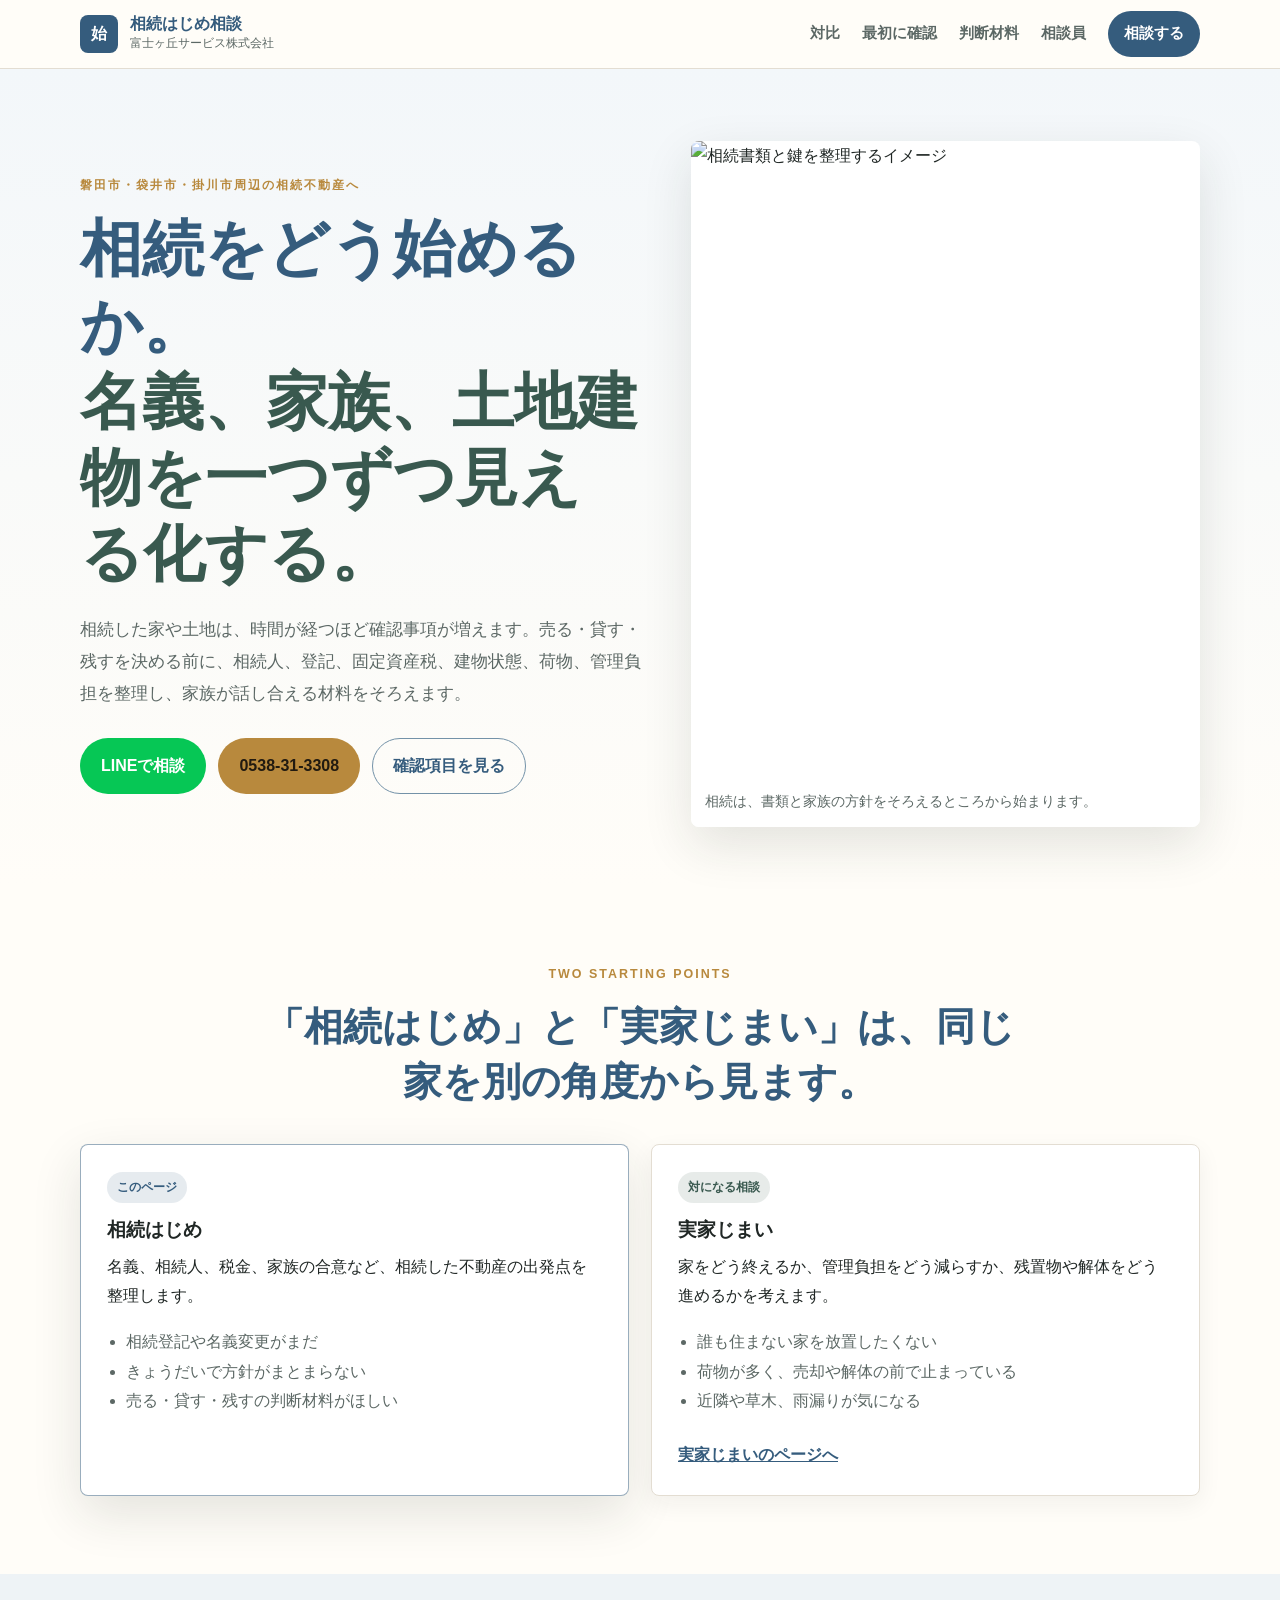
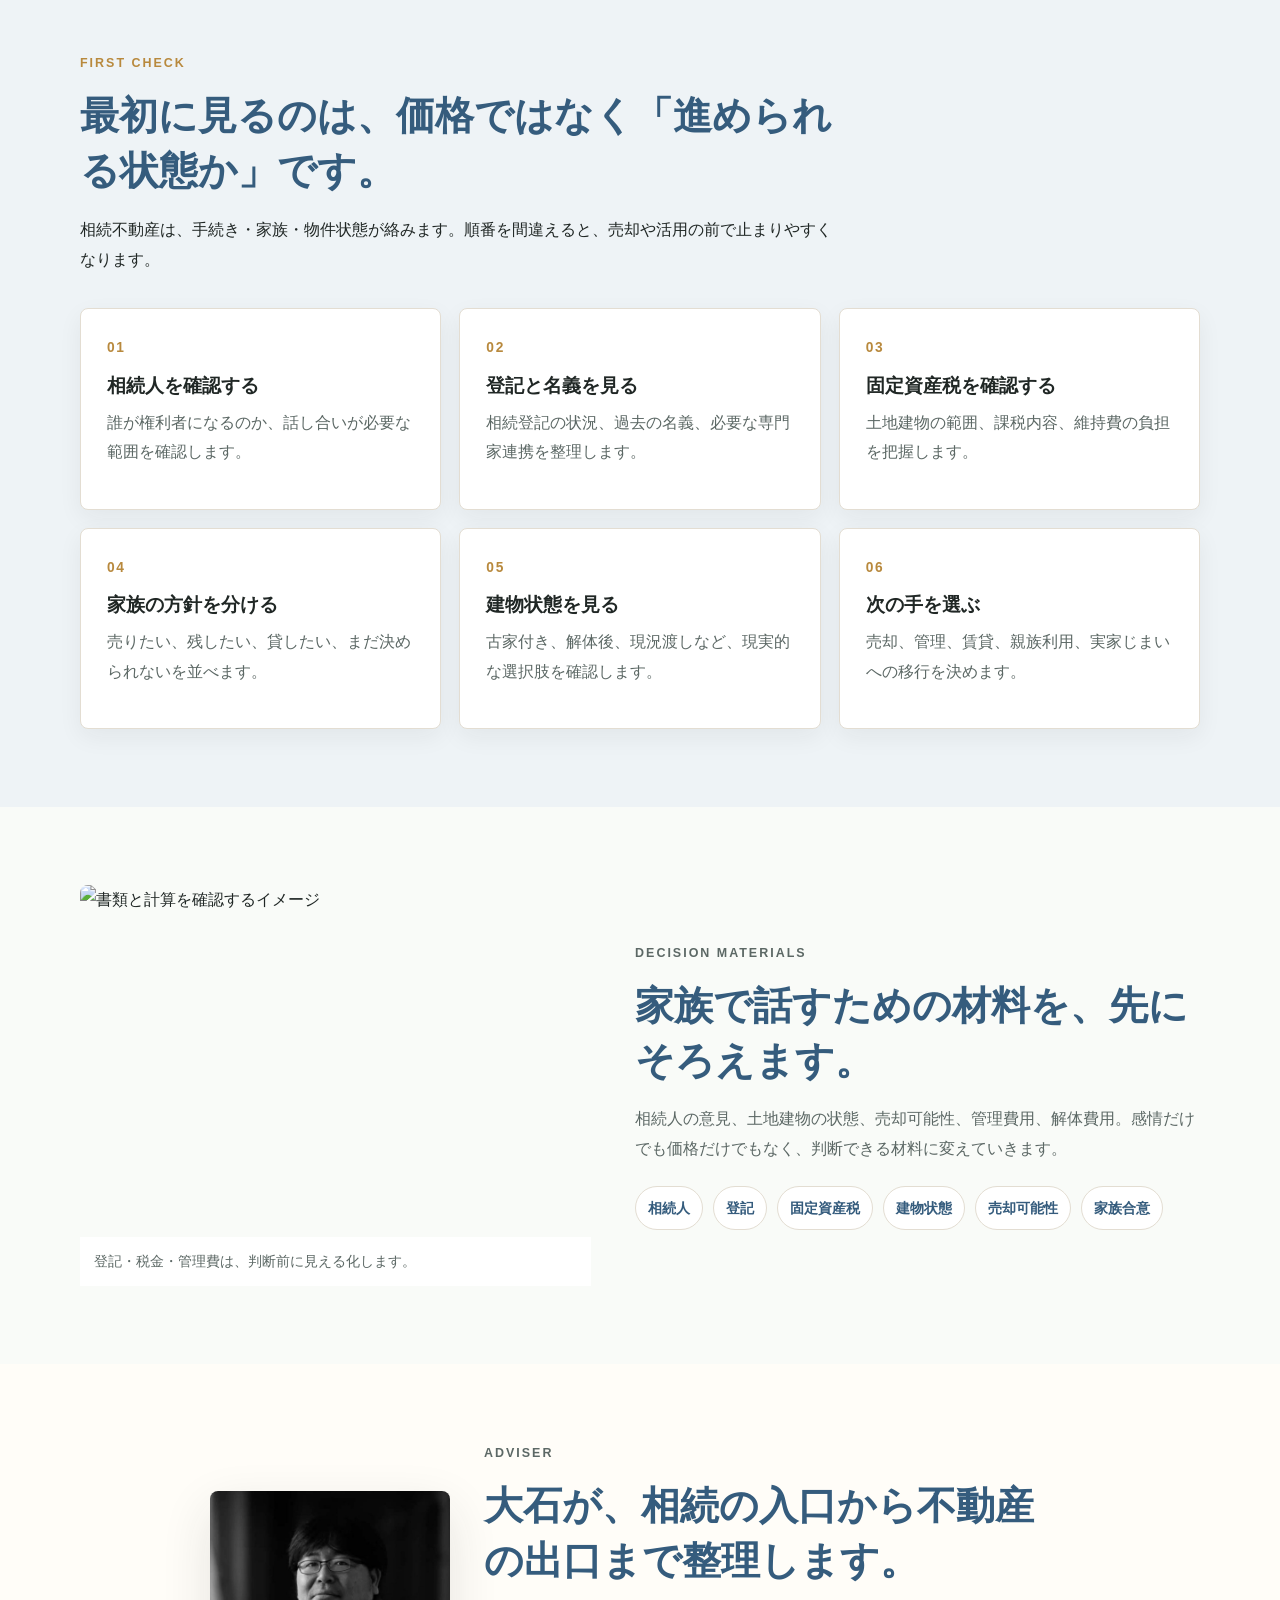
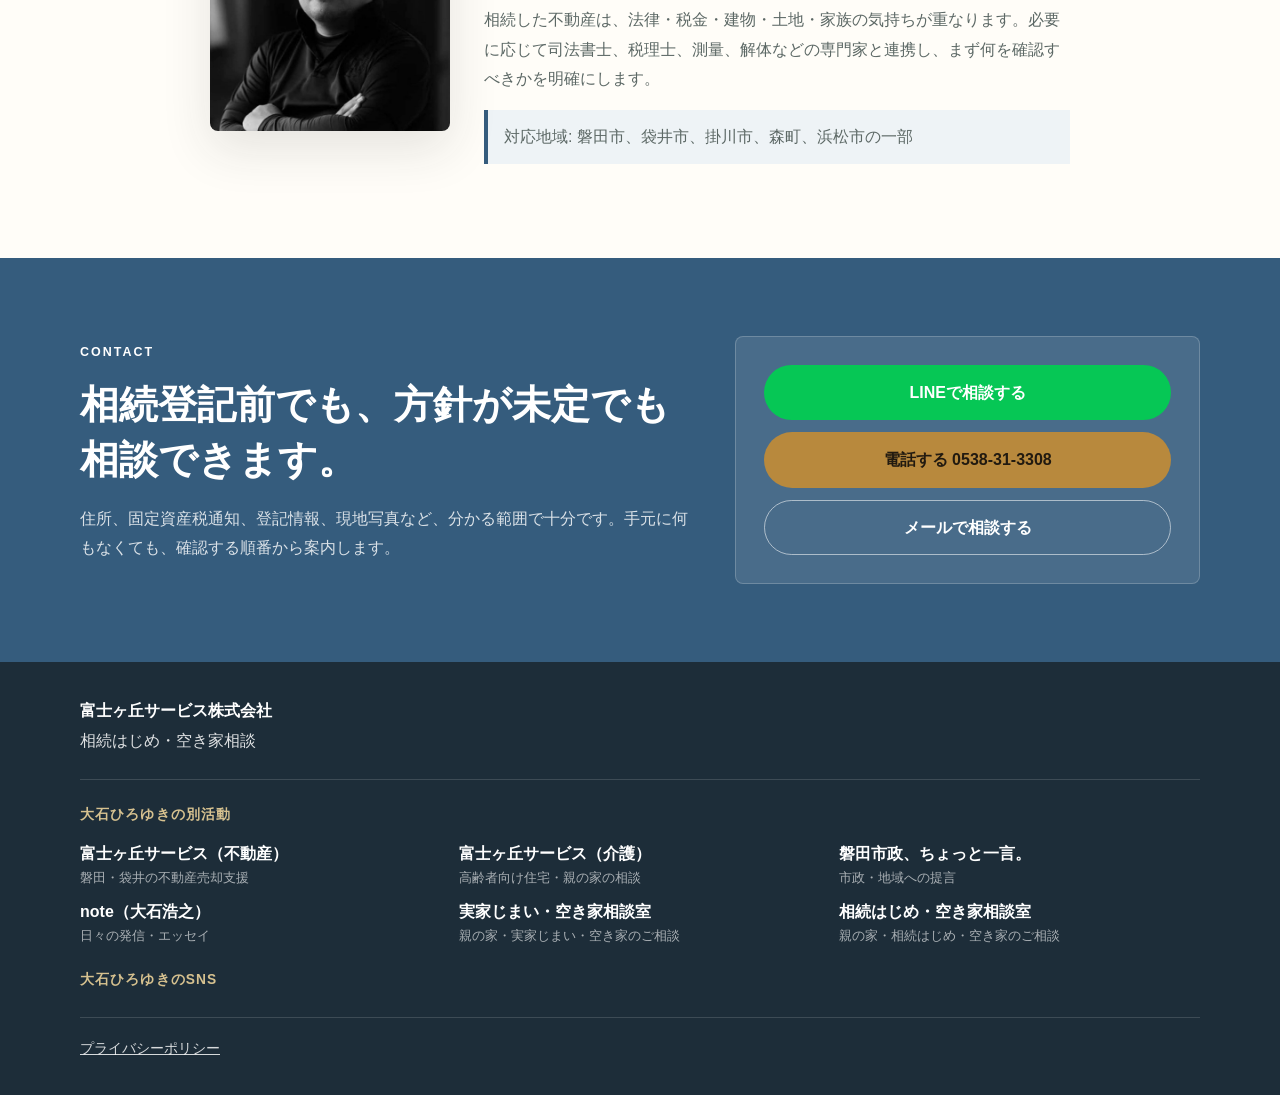
==== commit e85ee9a1: "Update consultation email and footer links" ====
--- a/index.html
+++ b/index.html
@@ -68,10 +68,27 @@
       <div class="wrap profile"><img src="profile-oishi.jpg" alt="富士ヶ丘サービス 大石"><div><p class="eyebrow">ADVISER</p><h2>大石が、相続の入口から不動産の出口まで整理します。</h2><p>相続した不動産は、法律・税金・建物・土地・家族の気持ちが重なります。必要に応じて司法書士、税理士、測量、解体などの専門家と連携し、まず何を確認すべきかを明確にします。</p><p class="profile-note">対応地域: 磐田市、袋井市、掛川市、森町、浜松市の一部</p></div></div>
     </section>
     <section class="section section-dark" id="contact">
-      <div class="wrap contact-grid"><div><p class="eyebrow">CONTACT</p><h2>相続登記前でも、方針が未定でも相談できます。</h2><p>住所、固定資産税通知、登記情報、現地写真など、分かる範囲で十分です。手元に何もなくても、確認する順番から案内します。</p></div><div class="contact-card"><a class="btn btn-primary" href="https://line.me/R/ti/p/%40531nwfsc" target="_blank" rel="noopener">LINEで相談する</a><a class="btn btn-secondary" href="tel:0538-31-3308">電話する 0538-31-3308</a><a class="btn btn-quiet light" href="mailto:fudosan.fujigaokas@gmail.com?subject=相続はじめ相談">メールで相談する</a></div></div>
+      <div class="wrap contact-grid"><div><p class="eyebrow">CONTACT</p><h2>相続登記前でも、方針が未定でも相談できます。</h2><p>住所、固定資産税通知、登記情報、現地写真など、分かる範囲で十分です。手元に何もなくても、確認する順番から案内します。</p></div><div class="contact-card"><a class="btn btn-primary" href="https://line.me/R/ti/p/%40531nwfsc" target="_blank" rel="noopener">LINEで相談する</a><a class="btn btn-secondary" href="tel:0538-31-3308">電話する 0538-31-3308</a><a class="btn btn-quiet light" href="mailto:fudosan@fujigaoka-service.co.jp?subject=相続はじめ相談">メールで相談する</a></div></div>
     </section>
   </main>
-  <footer class="site-footer"><div class="wrap footer-grid"><p><b>富士ヶ丘サービス株式会社</b><br>相続はじめ・空き家相談</p><p><a href="https://iwata-monogatari.github.io/fujigaoka-jikka-soudan/">実家じまい相談</a> / <a href="privacy.html">プライバシーポリシー</a></p></div></footer>
+  <footer class="site-footer">
+  <div class="wrap footer-content">
+    <div class="footer-brand"><b>富士ヶ丘サービス株式会社</b><br>相続はじめ・空き家相談</div>
+    <div class="footer-links">
+      <p class="footer-heading">大石ひろゆきの別活動</p>
+      <ul>
+        <li><a href="https://www.fujigaoka-service.co.jp/" target="_blank" rel="noopener">富士ヶ丘サービス（不動産）<span>磐田・袋井の不動産売却支援</span></a></li>
+        <li><a href="https://www.fujigaoka-service.info/" target="_blank" rel="noopener">富士ヶ丘サービス（介護）<span>高齢者向け住宅・親の家の相談</span></a></li>
+        <li><a href="https://hiroyukio0122.wixsite.com/for202904" target="_blank" rel="noopener">磐田市政、ちょっと一言。<span>市政・地域への提言</span></a></li>
+        <li><a href="https://note.com/fujigaoka_oishi" target="_blank" rel="noopener">note（大石浩之）<span>日々の発信・エッセイ</span></a></li>
+        <li><a href="https://iwata-monogatari.github.io/fujigaoka-jikka-soudan/">実家じまい・空き家相談室<span>親の家・実家じまい・空き家のご相談</span></a></li>
+        <li><a href="https://iwata-monogatari.github.io/fujigaoka-souzoku-soudan/">相続はじめ・空き家相談室<span>親の家・相続はじめ・空き家のご相談</span></a></li>
+      </ul>
+      <p class="footer-heading footer-sns-heading">大石ひろゆきのSNS</p>
+    </div>
+    <div class="footer-bottom"><a href="privacy.html">プライバシーポリシー</a></div>
+  </div>
+</footer>
   <script src="script.js"></script>
 </body>
 </html>
--- a/style.css
+++ b/style.css
@@ -79,10 +79,19 @@
 .contact-grid { display: grid; grid-template-columns: 1fr .75fr; gap: 36px; align-items: center; }
 .contact-card { margin-top: 0; padding: 28px; border-radius: var(--radius); background: rgba(255,255,255,.1); border: 1px solid rgba(255,255,255,.2); }
 .contact-card .btn { width: 100%; }
-.site-footer { padding: 28px 0; background: #1d2d39; color: rgba(255,255,255,.8); }
-.footer-grid { display: flex; justify-content: space-between; gap: 20px; flex-wrap: wrap; }
-.footer-grid p { margin: 0; }
-.footer-grid a { color: #fff; }
+.site-footer { padding: 34px 0; background: #1d2d39; color: rgba(255,255,255,.8); }
+.footer-content { display: grid; gap: 24px; }
+.footer-brand { color: rgba(255,255,255,.86); }
+.footer-brand b { color: #fff; }
+.footer-links { border-top: 1px solid rgba(255,255,255,.14); padding-top: 22px; }
+.footer-heading { margin: 0 0 14px; color: #d6c18f; font-size: .86rem; font-weight: 800; letter-spacing: .08em; }
+.footer-links ul { display: grid; grid-template-columns: repeat(3, minmax(0, 1fr)); gap: 12px 18px; margin: 0; padding: 0; list-style: none; }
+.footer-links a { display: block; color: #fff; text-decoration: none; font-weight: 800; line-height: 1.5; }
+.footer-links a span { display: block; margin-top: 2px; color: rgba(255,255,255,.62); font-size: .82rem; font-weight: 500; }
+.footer-links a:hover { color: #f5df9e; }
+.footer-sns-heading { margin-top: 22px; margin-bottom: 0; }
+.footer-bottom { border-top: 1px solid rgba(255,255,255,.14); padding-top: 18px; color: rgba(255,255,255,.62); font-size: .86rem; }
+.footer-bottom a { color: rgba(255,255,255,.82); }
 @media (max-width: 860px) {
   .nav { min-height: 62px; }
   .nav-toggle { display: block; }
@@ -90,6 +99,7 @@
   .menu.open { display: flex; }
   .hero { padding-top: 46px; }
   .hero-grid, .compare-grid, .step-grid, .photo-grid, .profile, .contact-grid { grid-template-columns: 1fr; }
+  .footer-links ul { grid-template-columns: 1fr; }
   .hero-photo img { aspect-ratio: 16 / 11; }
   .profile img { width: min(240px, 70vw); }
 }
